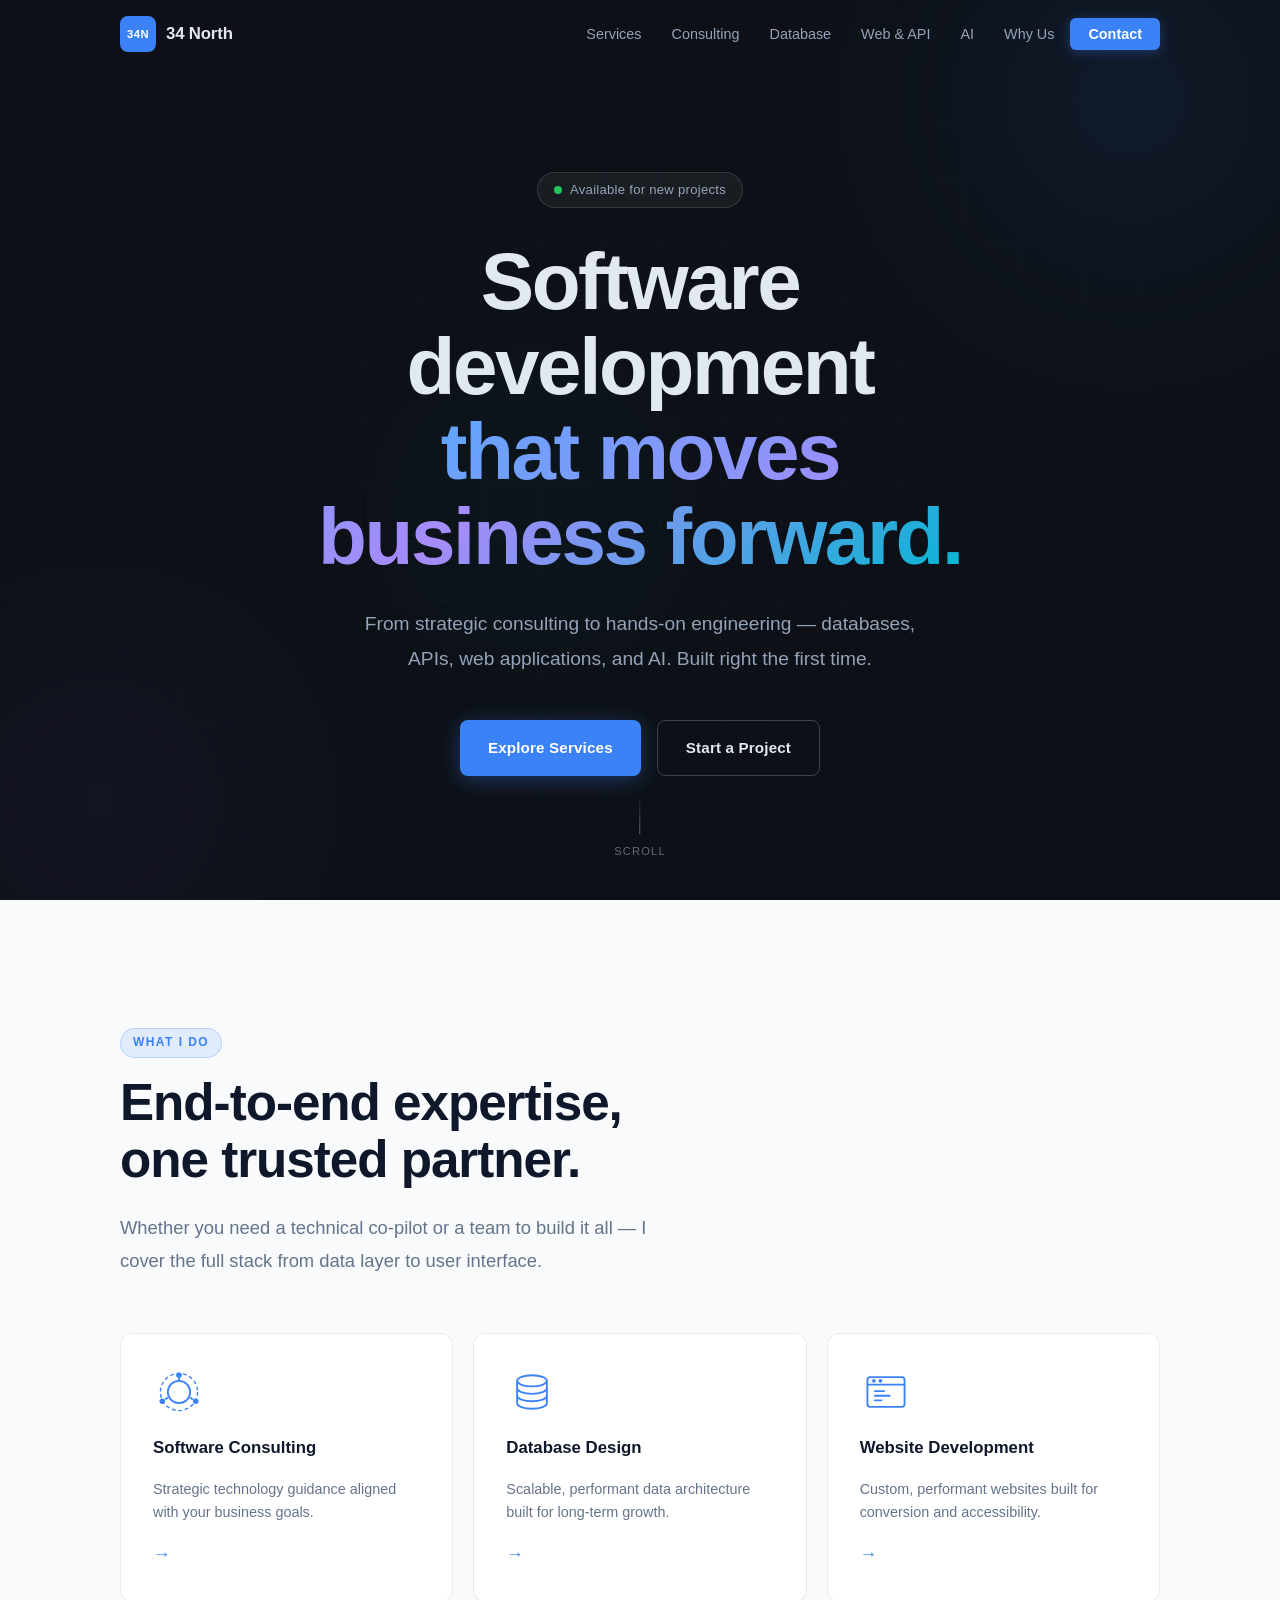
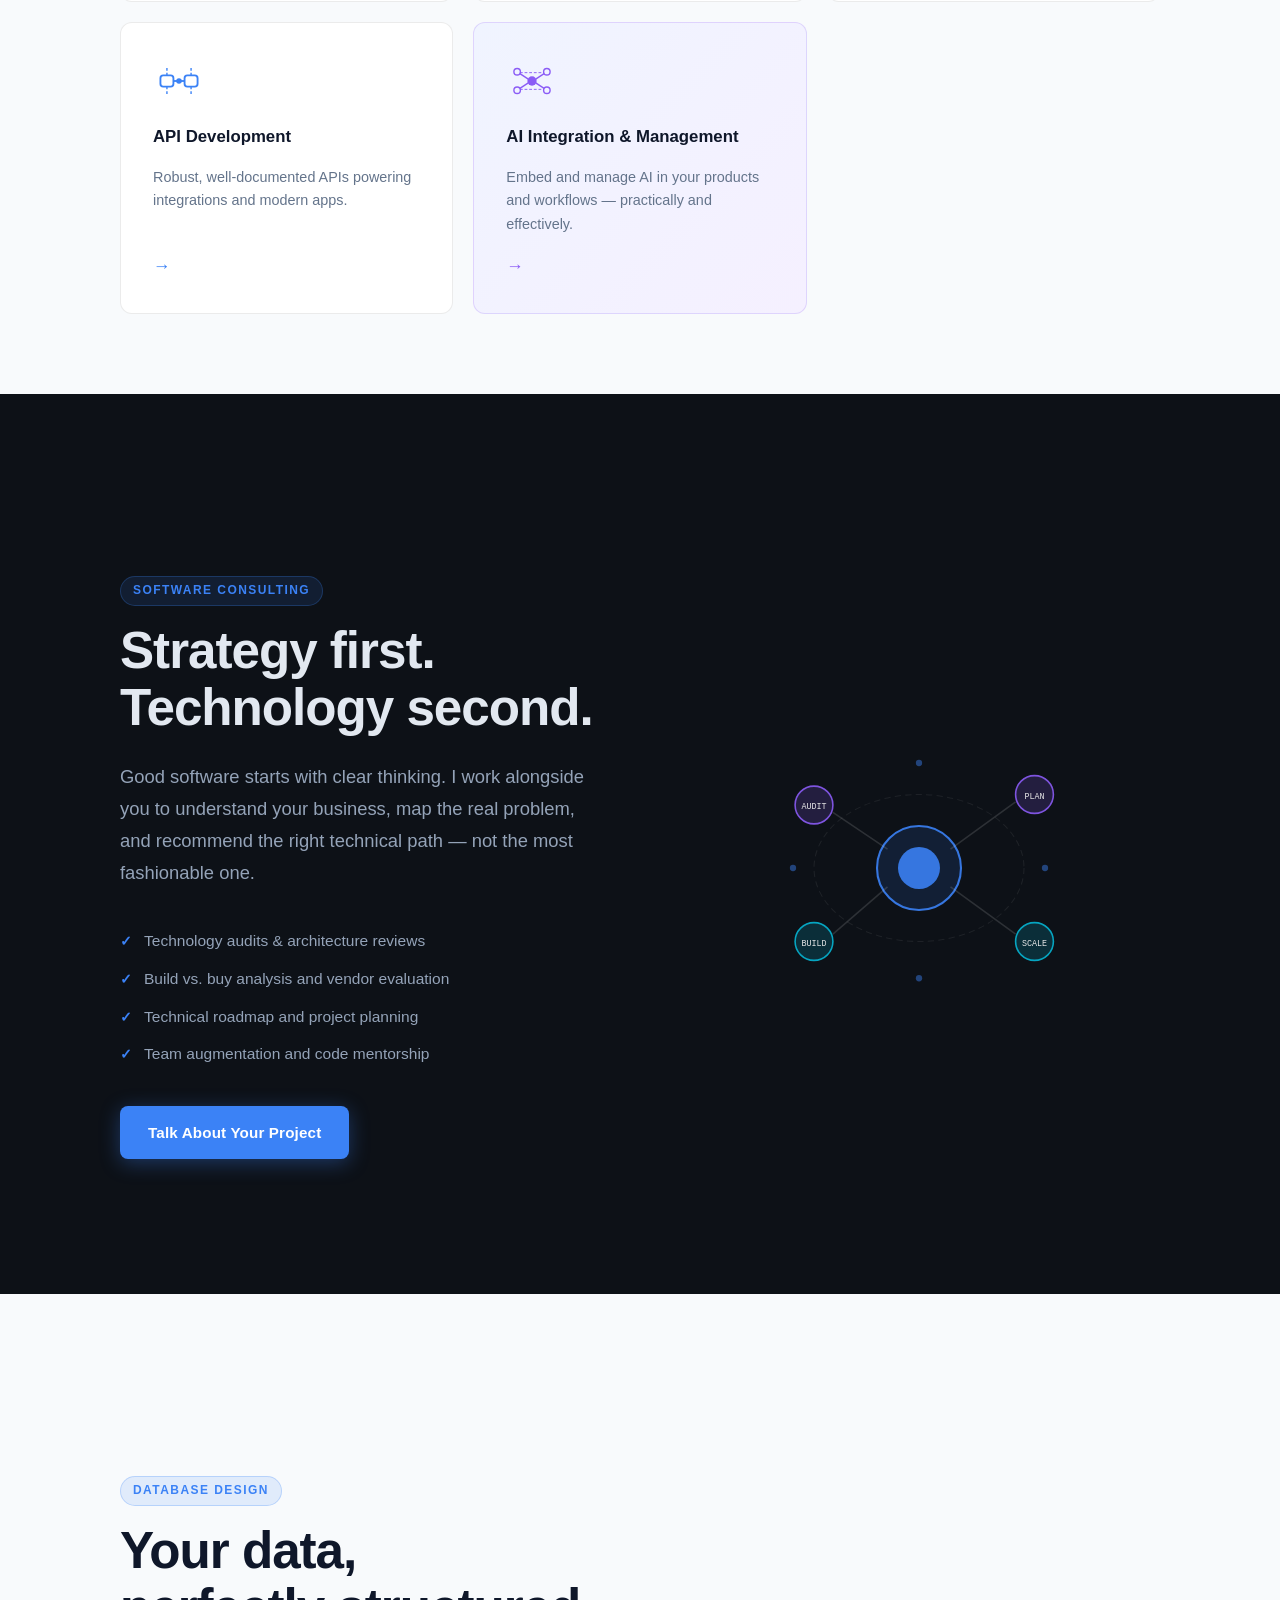
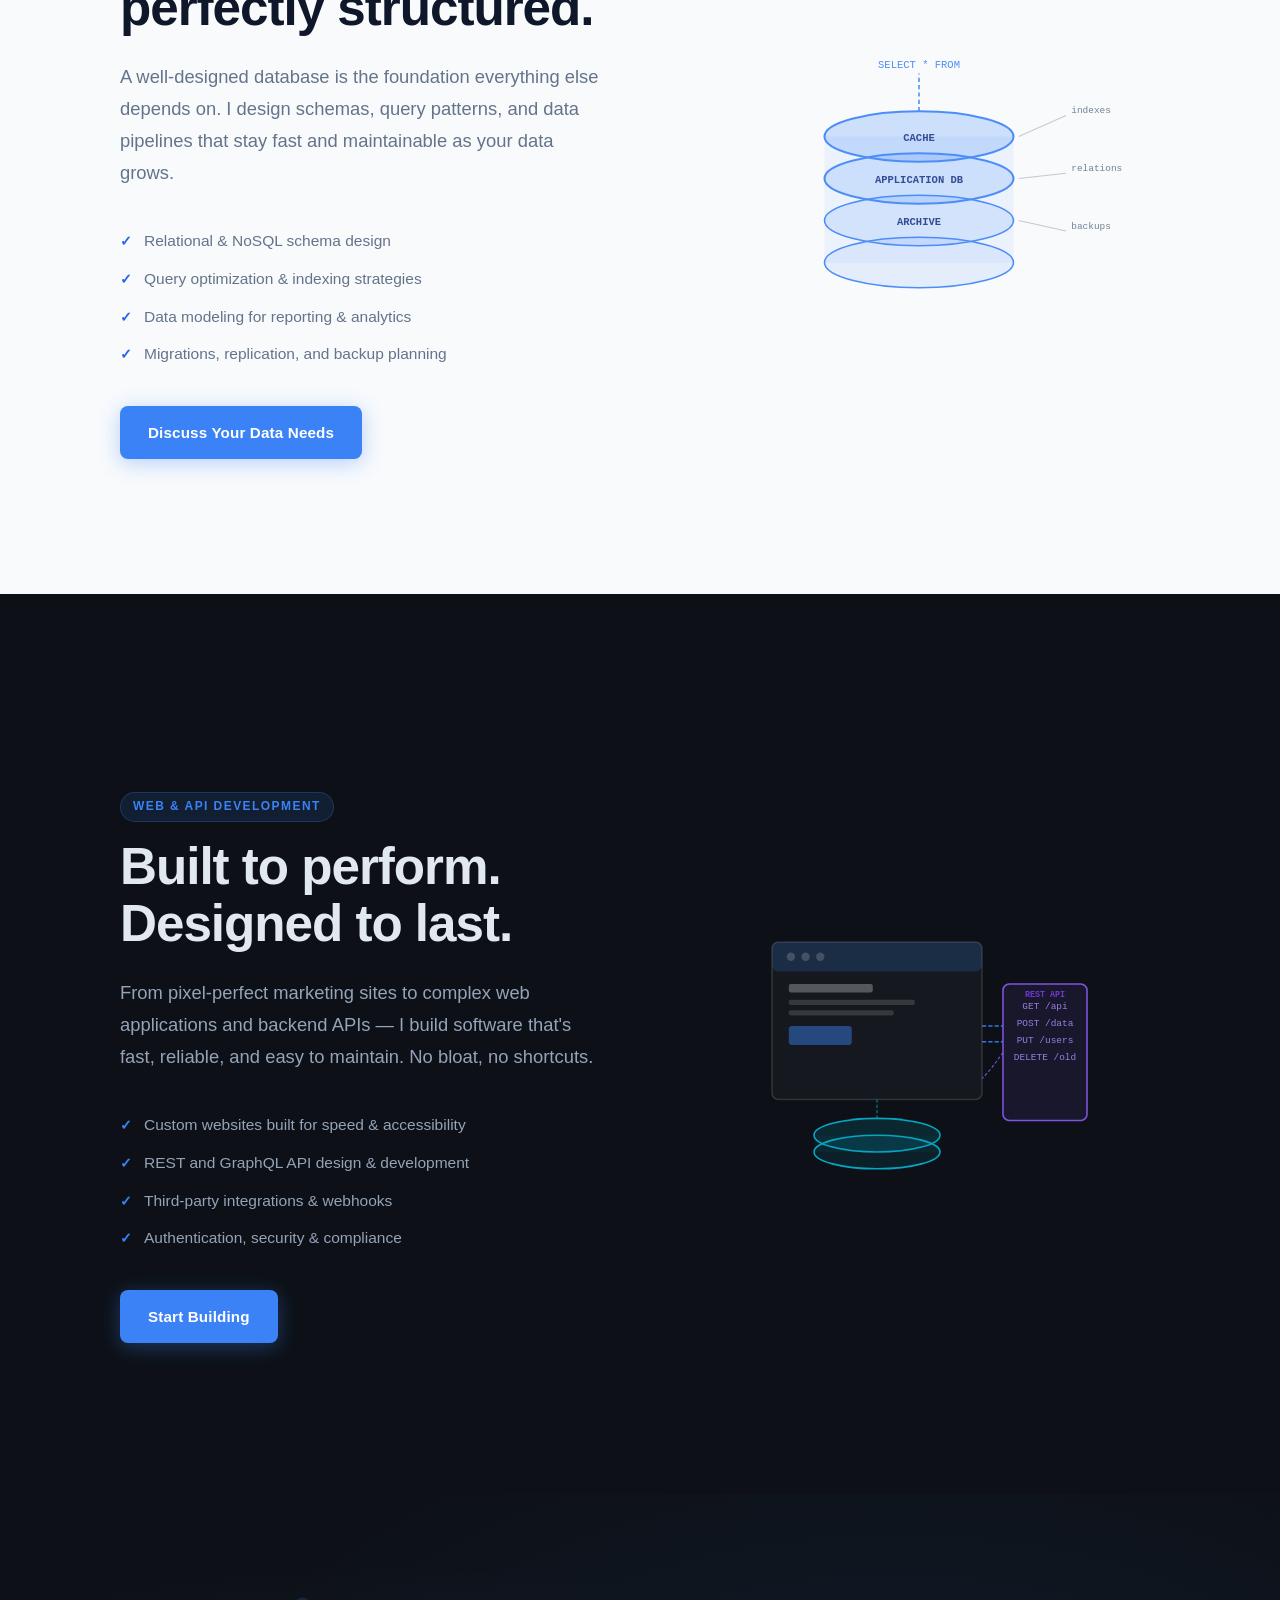
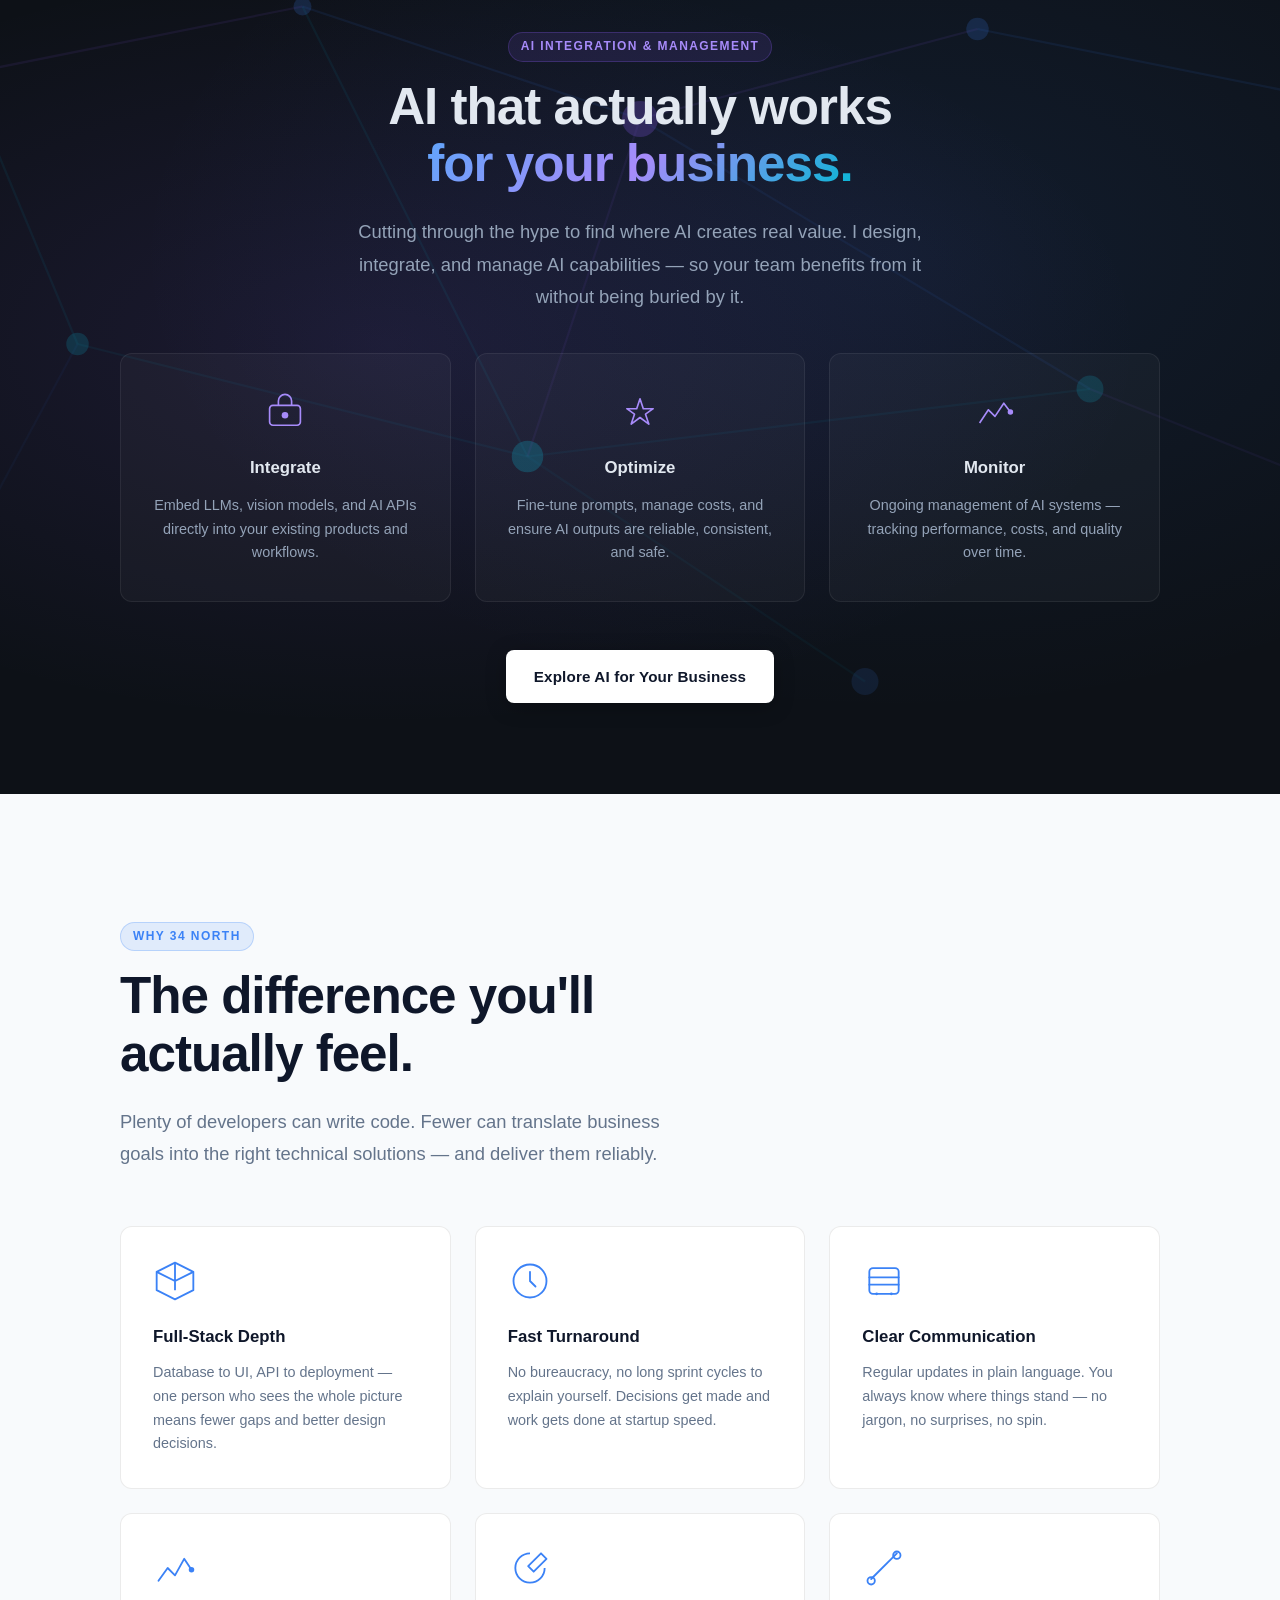
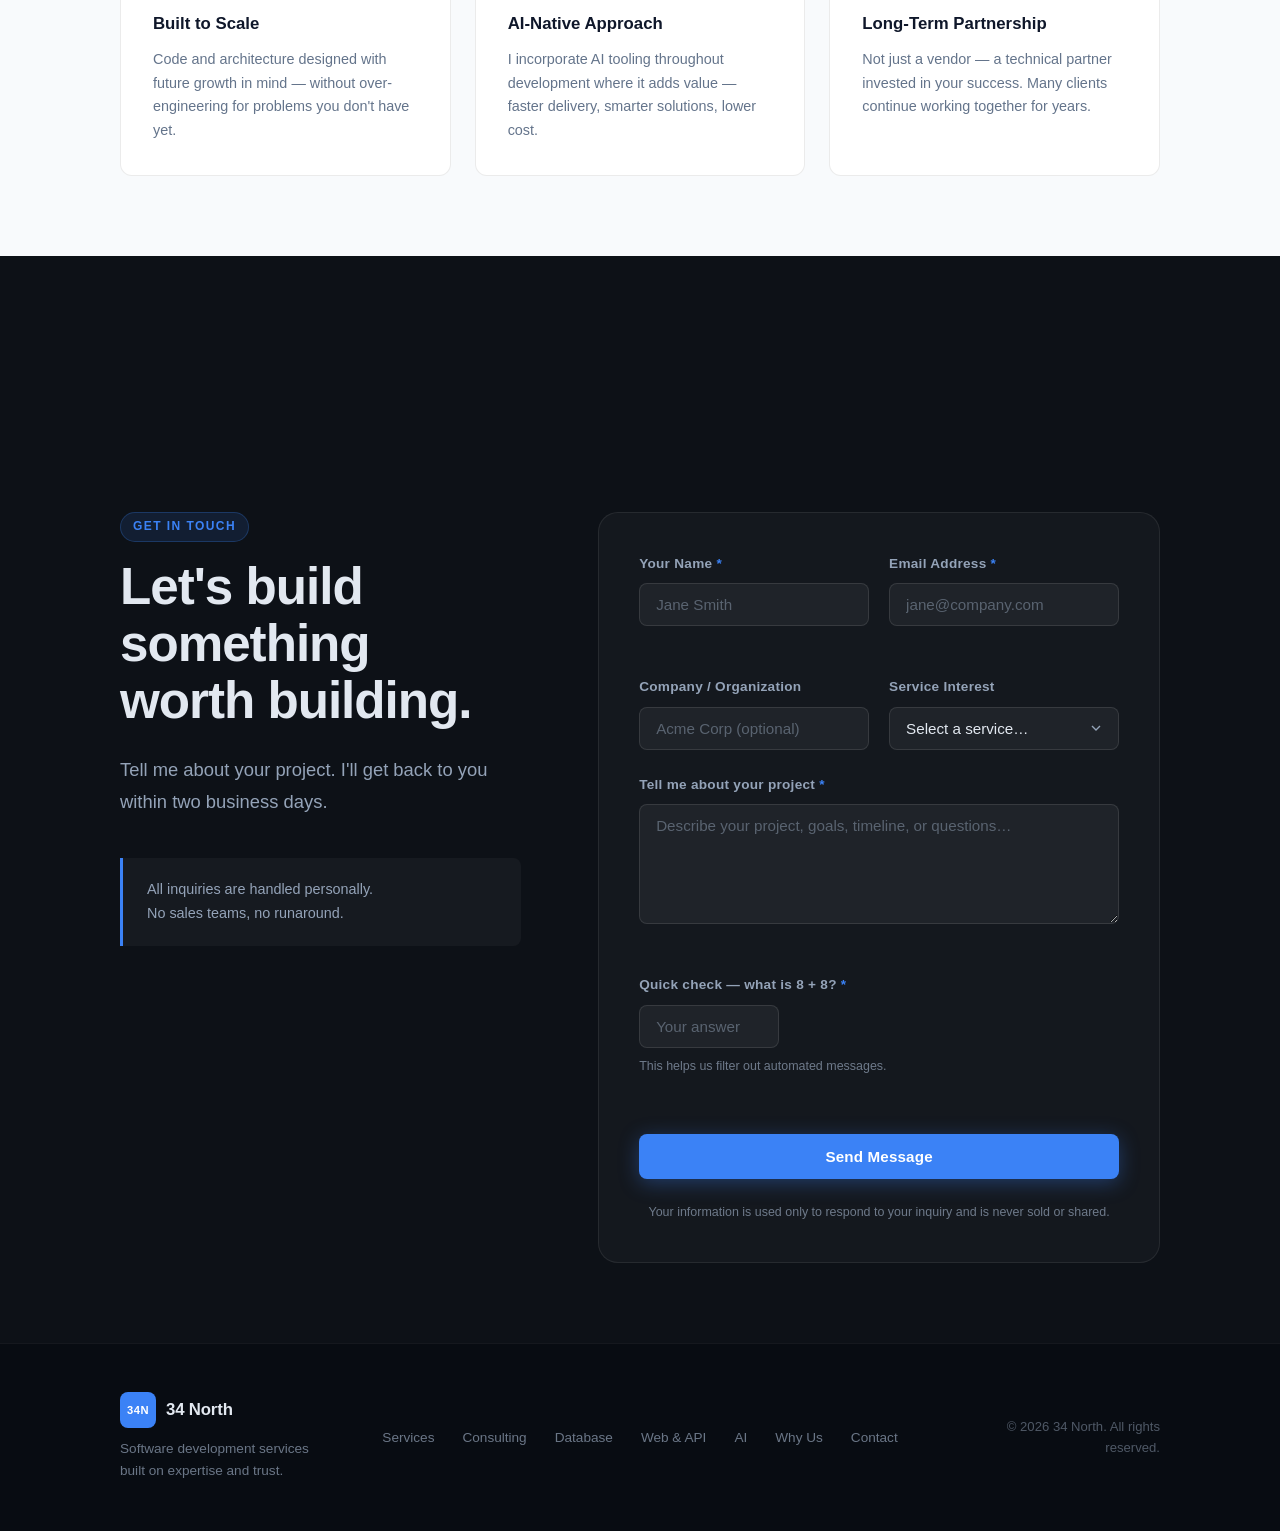
==== index.html @ f45cde3d "Add main stylesheet with custom properties, reset styles, typography, buttons, navigation, and respo" ====
<!DOCTYPE html>
<html lang="en">
<head>
  <meta charset="UTF-8" />
  <meta name="viewport" content="width=device-width, initial-scale=1.0" />
  <meta name="theme-color" content="#0d1117" />

  <!-- Primary SEO -->
  <title>34 North — Software Development, Consulting & AI Integration</title>
  <meta name="description" content="Expert software development services: strategic consulting, database design, website and API development, and AI integration. Turning complex technical challenges into business results." />
  <meta name="keywords" content="software consulting, database design, web development, API development, AI integration, custom software, software engineer for hire" />
  <meta name="author" content="34 North" />
  <link rel="canonical" href="https://34north.net/" />

  <!-- Open Graph / Social -->
  <meta property="og:type" content="website" />
  <meta property="og:url" content="https://34north.net/" />
  <meta property="og:site_name" content="34 North" />
  <meta property="og:title" content="34 North — Software Development, Consulting & AI Integration" />
  <meta property="og:description" content="Expert software development services: strategic consulting, database design, website and API development, and AI integration." />
  <meta property="og:image" content="https://34north.net/og-image.png" />
  <meta property="og:image:width" content="1200" />
  <meta property="og:image:height" content="630" />

  <!-- Twitter Card -->
  <meta name="twitter:card" content="summary_large_image" />
  <meta name="twitter:title" content="34 North — Software Development & AI Integration" />
  <meta name="twitter:description" content="Expert software development services: consulting, database design, web, API, and AI." />
  <meta name="twitter:image" content="https://34north.net/og-image.png" />

  <!-- Structured Data: ProfessionalService -->
  <script type="application/ld+json">
  {
    "@context": "https://schema.org",
    "@type": "ProfessionalService",
    "name": "34 North",
    "url": "https://34north.net",
    "logo": "https://34north.net/logo.png",
    "description": "Expert software development services including strategic consulting, database design, website and API development, and AI integration and management.",
    "priceRange": "$$",
    "areaServed": "Worldwide",
    "availableLanguage": "English",
    "hasOfferCatalog": {
      "@type": "OfferCatalog",
      "name": "Software Development Services",
      "itemListElement": [
        {
          "@type": "Offer",
          "itemOffered": {
            "@type": "Service",
            "name": "Software Consulting",
            "description": "Strategic technology guidance to align software decisions with your business goals."
          }
        },
        {
          "@type": "Offer",
          "itemOffered": {
            "@type": "Service",
            "name": "Database Design",
            "description": "Architecting scalable, performant data systems for long-term growth."
          }
        },
        {
          "@type": "Offer",
          "itemOffered": {
            "@type": "Service",
            "name": "Website Development",
            "description": "Custom websites built for performance, accessibility, and conversion."
          }
        },
        {
          "@type": "Offer",
          "itemOffered": {
            "@type": "Service",
            "name": "API Development",
            "description": "Robust, well-documented APIs that power integrations and modern applications."
          }
        },
        {
          "@type": "Offer",
          "itemOffered": {
            "@type": "Service",
            "name": "AI Integration & Management",
            "description": "Embedding and managing AI capabilities into your products and workflows."
          }
        }
      ]
    },
    "contactPoint": {
      "@type": "ContactPoint",
      "contactType": "customer service",
      "availableLanguage": "English"
    }
  }
  </script>

  <!-- FAQ Structured Data for AI search engines -->
  <script type="application/ld+json">
  {
    "@context": "https://schema.org",
    "@type": "FAQPage",
    "mainEntity": [
      {
        "@type": "Question",
        "name": "What software development services does 34 North offer?",
        "acceptedAnswer": {
          "@type": "Answer",
          "text": "34 North offers software consulting, database design, website development, API development, and AI integration and management services."
        }
      },
      {
        "@type": "Question",
        "name": "How can I hire a software developer for my project?",
        "acceptedAnswer": {
          "@type": "Answer",
          "text": "You can reach out through the contact form on this page. Describe your project and we will get back to you promptly to discuss how we can help."
        }
      },
      {
        "@type": "Question",
        "name": "Does 34 North work with AI and machine learning?",
        "acceptedAnswer": {
          "@type": "Answer",
          "text": "Yes. 34 North integrates and manages AI capabilities into existing products and workflows, and helps businesses adopt AI tooling effectively."
        }
      }
    ]
  }
  </script>

  <link rel="stylesheet" href="styles.css" />
</head>
<body>

  <!-- ─── Navigation ─────────────────────────────────────────────── -->
  <header class="site-header" role="banner">
    <nav class="nav-inner" aria-label="Main navigation">
      <a href="#hero" class="nav-logo" aria-label="34 North — home">
        <span class="logo-mark">34N</span>
        <span class="logo-text">34 North</span>
      </a>

      <ul class="nav-links" role="list">
        <li><a href="#services">Services</a></li>
        <li><a href="#consulting">Consulting</a></li>
        <li><a href="#database">Database</a></li>
        <li><a href="#web-api">Web &amp; API</a></li>
        <li><a href="#ai">AI</a></li>
        <li><a href="#why-us">Why Us</a></li>
        <li><a href="#contact" class="nav-cta">Contact</a></li>
      </ul>

      <button class="hamburger" aria-label="Open menu" aria-expanded="false" aria-controls="mobile-menu">
        <span class="bar"></span>
        <span class="bar"></span>
        <span class="bar"></span>
      </button>
    </nav>
  </header>

  <!-- ─── Mobile Menu ────────────────────────────────────────────── -->
  <div class="mobile-menu" id="mobile-menu" aria-hidden="true" role="dialog" aria-label="Mobile navigation">
    <button class="mobile-menu-close" aria-label="Close menu">&times;</button>
    <ul role="list">
      <li><a href="#services">Services</a></li>
      <li><a href="#consulting">Consulting</a></li>
      <li><a href="#database">Database</a></li>
      <li><a href="#web-api">Web &amp; API</a></li>
      <li><a href="#ai">AI</a></li>
      <li><a href="#why-us">Why Us</a></li>
      <li><a href="#contact" class="mobile-cta">Get In Touch</a></li>
    </ul>
  </div>
  <div class="mobile-overlay" aria-hidden="true"></div>

  <main id="main-content">

    <!-- ─── 1. Hero ────────────────────────────────────────────────── -->
    <section id="hero" class="section section--dark section--hero" aria-labelledby="hero-heading">
      <div class="hero-bg-grid" aria-hidden="true"></div>
      <div class="hero-orbs" aria-hidden="true">
        <div class="orb orb-1"></div>
        <div class="orb orb-2"></div>
        <div class="orb orb-3"></div>
      </div>
      <div class="container hero-content">
        <div class="hero-badge reveal">
          <span class="badge-dot"></span>Available for new projects
        </div>
        <h1 id="hero-heading" class="hero-heading reveal reveal--delay-1">
          Software development<br />
          <span class="gradient-text">that moves business forward.</span>
        </h1>
        <p class="hero-sub reveal reveal--delay-2">
          From strategic consulting to hands-on engineering — databases, APIs,
          web applications, and AI. Built right the first time.
        </p>
        <div class="hero-actions reveal reveal--delay-3">
          <a href="#services" class="btn btn--primary">Explore Services</a>
          <a href="#contact" class="btn btn--ghost">Start a Project</a>
        </div>
      </div>
      <a href="#services" class="scroll-indicator" aria-label="Scroll to services">
        <span class="scroll-line"></span>
        <span class="scroll-label">Scroll</span>
      </a>
    </section>

    <!-- ─── 2. Services Overview ───────────────────────────────────── -->
    <section id="services" class="section section--light" aria-labelledby="services-heading">
      <div class="container">
        <div class="section-label reveal">What I Do</div>
        <h2 id="services-heading" class="section-heading reveal reveal--delay-1">
          End-to-end expertise,<br />one trusted partner.
        </h2>
        <p class="section-sub reveal reveal--delay-2">
          Whether you need a technical co-pilot or a team to build it all — I cover
          the full stack from data layer to user interface.
        </p>

        <div class="services-grid">
          <a href="#consulting" class="service-card reveal reveal--delay-1" aria-label="Software Consulting">
            <div class="service-card__icon" aria-hidden="true">
              <!-- Strategy icon -->
              <svg viewBox="0 0 56 56" fill="none" xmlns="http://www.w3.org/2000/svg">
                <circle cx="28" cy="28" r="12" stroke="currentColor" stroke-width="2"/>
                <circle cx="28" cy="28" r="20" stroke="currentColor" stroke-width="1.5" stroke-dasharray="4 3"/>
                <circle cx="28" cy="10" r="3" fill="currentColor"/>
                <circle cx="10" cy="38" r="3" fill="currentColor"/>
                <circle cx="46" cy="38" r="3" fill="currentColor"/>
                <line x1="28" y1="13" x2="28" y2="16" stroke="currentColor" stroke-width="2"/>
                <line x1="13" y1="36" x2="16" y2="34" stroke="currentColor" stroke-width="2"/>
                <line x1="43" y1="36" x2="40" y2="34" stroke="currentColor" stroke-width="2"/>
              </svg>
            </div>
            <h3 class="service-card__title">Software Consulting</h3>
            <p class="service-card__desc">Strategic technology guidance aligned with your business goals.</p>
            <span class="service-card__arrow" aria-hidden="true">→</span>
          </a>

          <a href="#database" class="service-card reveal reveal--delay-2" aria-label="Database Design">
            <div class="service-card__icon" aria-hidden="true">
              <!-- Database icon -->
              <svg viewBox="0 0 56 56" fill="none" xmlns="http://www.w3.org/2000/svg">
                <ellipse cx="28" cy="16" rx="16" ry="6" stroke="currentColor" stroke-width="2"/>
                <path d="M12 16v8c0 3.314 7.163 6 16 6s16-2.686 16-6v-8" stroke="currentColor" stroke-width="2"/>
                <path d="M12 24v8c0 3.314 7.163 6 16 6s16-2.686 16-6v-8" stroke="currentColor" stroke-width="2"/>
                <path d="M12 32v8c0 3.314 7.163 6 16 6s16-2.686 16-6v-8" stroke="currentColor" stroke-width="2"/>
              </svg>
            </div>
            <h3 class="service-card__title">Database Design</h3>
            <p class="service-card__desc">Scalable, performant data architecture built for long-term growth.</p>
            <span class="service-card__arrow" aria-hidden="true">→</span>
          </a>

          <a href="#web-api" class="service-card reveal reveal--delay-3" aria-label="Website Development">
            <div class="service-card__icon" aria-hidden="true">
              <!-- Browser icon -->
              <svg viewBox="0 0 56 56" fill="none" xmlns="http://www.w3.org/2000/svg">
                <rect x="8" y="12" width="40" height="32" rx="3" stroke="currentColor" stroke-width="2"/>
                <line x1="8" y1="20" x2="48" y2="20" stroke="currentColor" stroke-width="2"/>
                <circle cx="15" cy="16" r="2" fill="currentColor"/>
                <circle cx="22" cy="16" r="2" fill="currentColor"/>
                <rect x="15" y="26" width="12" height="2" rx="1" fill="currentColor"/>
                <rect x="15" y="31" width="18" height="2" rx="1" fill="currentColor"/>
                <rect x="15" y="36" width="9" height="2" rx="1" fill="currentColor"/>
              </svg>
            </div>
            <h3 class="service-card__title">Website Development</h3>
            <p class="service-card__desc">Custom, performant websites built for conversion and accessibility.</p>
            <span class="service-card__arrow" aria-hidden="true">→</span>
          </a>

          <a href="#web-api" class="service-card reveal reveal--delay-4" aria-label="API Development">
            <div class="service-card__icon" aria-hidden="true">
              <!-- API / connect icon -->
              <svg viewBox="0 0 56 56" fill="none" xmlns="http://www.w3.org/2000/svg">
                <rect x="8" y="22" width="14" height="12" rx="3" stroke="currentColor" stroke-width="2"/>
                <rect x="34" y="22" width="14" height="12" rx="3" stroke="currentColor" stroke-width="2"/>
                <line x1="22" y1="28" x2="34" y2="28" stroke="currentColor" stroke-width="2"/>
                <circle cx="28" cy="28" r="3" fill="currentColor"/>
                <line x1="15" y1="22" x2="15" y2="14" stroke="currentColor" stroke-width="1.5" stroke-dasharray="3 2"/>
                <line x1="41" y1="22" x2="41" y2="14" stroke="currentColor" stroke-width="1.5" stroke-dasharray="3 2"/>
                <line x1="15" y1="34" x2="15" y2="42" stroke="currentColor" stroke-width="1.5" stroke-dasharray="3 2"/>
                <line x1="41" y1="34" x2="41" y2="42" stroke="currentColor" stroke-width="1.5" stroke-dasharray="3 2"/>
              </svg>
            </div>
            <h3 class="service-card__title">API Development</h3>
            <p class="service-card__desc">Robust, well-documented APIs powering integrations and modern apps.</p>
            <span class="service-card__arrow" aria-hidden="true">→</span>
          </a>

          <a href="#ai" class="service-card service-card--featured reveal reveal--delay-5" aria-label="AI Integration">
            <div class="service-card__icon" aria-hidden="true">
              <!-- Neural network icon -->
              <svg viewBox="0 0 56 56" fill="none" xmlns="http://www.w3.org/2000/svg">
                <circle cx="28" cy="28" r="5" fill="currentColor"/>
                <circle cx="12" cy="18" r="3.5" stroke="currentColor" stroke-width="1.5"/>
                <circle cx="44" cy="18" r="3.5" stroke="currentColor" stroke-width="1.5"/>
                <circle cx="12" cy="38" r="3.5" stroke="currentColor" stroke-width="1.5"/>
                <circle cx="44" cy="38" r="3.5" stroke="currentColor" stroke-width="1.5"/>
                <line x1="15" y1="20" x2="24" y2="26" stroke="currentColor" stroke-width="1.5"/>
                <line x1="41" y1="20" x2="32" y2="26" stroke="currentColor" stroke-width="1.5"/>
                <line x1="15" y1="36" x2="24" y2="30" stroke="currentColor" stroke-width="1.5"/>
                <line x1="41" y1="36" x2="32" y2="30" stroke="currentColor" stroke-width="1.5"/>
                <line x1="15" y1="19" x2="41" y2="19" stroke="currentColor" stroke-width="1" stroke-dasharray="3 2"/>
                <line x1="15" y1="37" x2="41" y2="37" stroke="currentColor" stroke-width="1" stroke-dasharray="3 2"/>
              </svg>
            </div>
            <h3 class="service-card__title">AI Integration &amp; Management</h3>
            <p class="service-card__desc">Embed and manage AI in your products and workflows — practically and effectively.</p>
            <span class="service-card__arrow" aria-hidden="true">→</span>
          </a>
        </div>
      </div>
    </section>

    <!-- ─── 3. Software Consulting ────────────────────────────────── -->
    <section id="consulting" class="section section--dark section--split" aria-labelledby="consulting-heading">
      <div class="container split-layout">
        <div class="split-content">
          <div class="section-label reveal">Software Consulting</div>
          <h2 id="consulting-heading" class="section-heading section-heading--light reveal reveal--delay-1">
            Strategy first.<br />Technology second.
          </h2>
          <p class="section-sub section-sub--light reveal reveal--delay-2">
            Good software starts with clear thinking. I work alongside you to
            understand your business, map the real problem, and recommend the
            right technical path — not the most fashionable one.
          </p>
          <ul class="feature-list reveal reveal--delay-3">
            <li>
              <span class="feature-check" aria-hidden="true">✓</span>
              Technology audits &amp; architecture reviews
            </li>
            <li>
              <span class="feature-check" aria-hidden="true">✓</span>
              Build vs. buy analysis and vendor evaluation
            </li>
            <li>
              <span class="feature-check" aria-hidden="true">✓</span>
              Technical roadmap and project planning
            </li>
            <li>
              <span class="feature-check" aria-hidden="true">✓</span>
              Team augmentation and code mentorship
            </li>
          </ul>
          <a href="#contact" class="btn btn--primary reveal reveal--delay-4">Talk About Your Project</a>
        </div>
        <div class="split-visual" aria-hidden="true">
          <!-- Consulting SVG illustration -->
          <svg class="illustration" viewBox="0 0 400 360" fill="none" xmlns="http://www.w3.org/2000/svg">
            <!-- Central hub -->
            <circle cx="200" cy="180" r="40" fill="rgba(59,130,246,0.15)" stroke="#3b82f6" stroke-width="2"/>
            <circle cx="200" cy="180" r="20" fill="#3b82f6"/>
            <!-- Orbit ring -->
            <ellipse cx="200" cy="180" rx="100" ry="70" stroke="rgba(255,255,255,0.08)" stroke-width="1" stroke-dasharray="6 4"/>
            <!-- Satellite nodes -->
            <circle cx="100" cy="120" r="18" fill="rgba(139,92,246,0.2)" stroke="#8b5cf6" stroke-width="1.5"/>
            <circle cx="310" cy="110" r="18" fill="rgba(139,92,246,0.2)" stroke="#8b5cf6" stroke-width="1.5"/>
            <circle cx="100" cy="250" r="18" fill="rgba(6,182,212,0.2)" stroke="#06b6d4" stroke-width="1.5"/>
            <circle cx="310" cy="250" r="18" fill="rgba(6,182,212,0.2)" stroke="#06b6d4" stroke-width="1.5"/>
            <!-- Connection lines -->
            <line x1="118" y1="127" x2="170" y2="162" stroke="rgba(255,255,255,0.15)" stroke-width="1.5"/>
            <line x1="292" y1="117" x2="230" y2="162" stroke="rgba(255,255,255,0.15)" stroke-width="1.5"/>
            <line x1="118" y1="243" x2="170" y2="198" stroke="rgba(255,255,255,0.15)" stroke-width="1.5"/>
            <line x1="292" y1="243" x2="230" y2="198" stroke="rgba(255,255,255,0.15)" stroke-width="1.5"/>
            <!-- Labels inside nodes -->
            <text x="100" y="124" text-anchor="middle" fill="white" font-size="8" font-family="monospace">AUDIT</text>
            <text x="310" y="114" text-anchor="middle" fill="white" font-size="8" font-family="monospace">PLAN</text>
            <text x="100" y="254" text-anchor="middle" fill="white" font-size="8" font-family="monospace">BUILD</text>
            <text x="310" y="254" text-anchor="middle" fill="white" font-size="8" font-family="monospace">SCALE</text>
            <!-- Decorative dots -->
            <circle cx="200" cy="80" r="3" fill="rgba(59,130,246,0.5)"/>
            <circle cx="320" cy="180" r="3" fill="rgba(59,130,246,0.5)"/>
            <circle cx="80" cy="180" r="3" fill="rgba(59,130,246,0.5)"/>
            <circle cx="200" cy="285" r="3" fill="rgba(59,130,246,0.5)"/>
          </svg>
        </div>
      </div>
    </section>

    <!-- ─── 4. Database Design ────────────────────────────────────── -->
    <section id="database" class="section section--light section--split section--reverse" aria-labelledby="database-heading">
      <div class="container split-layout">
        <div class="split-visual" aria-hidden="true">
          <!-- Database SVG illustration -->
          <svg class="illustration illustration--light" viewBox="0 0 400 360" fill="none" xmlns="http://www.w3.org/2000/svg">
            <!-- Stack of discs representing DB layers -->
            <ellipse cx="200" cy="270" rx="90" ry="24" fill="rgba(59,130,246,0.12)" stroke="#3b82f6" stroke-width="1.5"/>
            <rect x="110" y="230" width="180" height="40" fill="rgba(59,130,246,0.07)"/>
            <ellipse cx="200" cy="230" rx="90" ry="24" fill="rgba(59,130,246,0.15)" stroke="#3b82f6" stroke-width="1.5"/>
            <rect x="110" y="190" width="180" height="40" fill="rgba(59,130,246,0.07)"/>
            <ellipse cx="200" cy="190" rx="90" ry="24" fill="rgba(59,130,246,0.2)" stroke="#3b82f6" stroke-width="2"/>
            <rect x="110" y="150" width="180" height="40" fill="rgba(59,130,246,0.07)"/>
            <ellipse cx="200" cy="150" rx="90" ry="24" fill="rgba(59,130,246,0.25)" stroke="#3b82f6" stroke-width="2"/>
            <!-- Query lines floating up -->
            <line x1="200" y1="126" x2="200" y2="90" stroke="#3b82f6" stroke-width="1.5" stroke-dasharray="4 3"/>
            <text x="200" y="85" text-anchor="middle" fill="#3b82f6" font-size="10" font-family="monospace">SELECT * FROM</text>
            <!-- Side annotations -->
            <line x1="295" y1="150" x2="340" y2="130" stroke="rgba(100,116,139,0.4)" stroke-width="1"/>
            <text x="345" y="128" fill="#64748b" font-size="9" font-family="monospace">indexes</text>
            <line x1="295" y1="190" x2="340" y2="185" stroke="rgba(100,116,139,0.4)" stroke-width="1"/>
            <text x="345" y="183" fill="#64748b" font-size="9" font-family="monospace">relations</text>
            <line x1="295" y1="230" x2="340" y2="240" stroke="rgba(100,116,139,0.4)" stroke-width="1"/>
            <text x="345" y="238" fill="#64748b" font-size="9" font-family="monospace">backups</text>
            <!-- Labels on discs -->
            <text x="200" y="154" text-anchor="middle" fill="#1e3a8a" font-size="10" font-family="monospace" font-weight="bold">CACHE</text>
            <text x="200" y="194" text-anchor="middle" fill="#1e3a8a" font-size="10" font-family="monospace" font-weight="bold">APPLICATION DB</text>
            <text x="200" y="234" text-anchor="middle" fill="#1e3a8a" font-size="10" font-family="monospace" font-weight="bold">ARCHIVE</text>
          </svg>
        </div>
        <div class="split-content">
          <div class="section-label reveal">Database Design</div>
          <h2 id="database-heading" class="section-heading reveal reveal--delay-1">
            Your data,<br />perfectly structured.
          </h2>
          <p class="section-sub reveal reveal--delay-2">
            A well-designed database is the foundation everything else depends on.
            I design schemas, query patterns, and data pipelines that stay fast
            and maintainable as your data grows.
          </p>
          <ul class="feature-list feature-list--dark reveal reveal--delay-3">
            <li>
              <span class="feature-check feature-check--dark" aria-hidden="true">✓</span>
              Relational &amp; NoSQL schema design
            </li>
            <li>
              <span class="feature-check feature-check--dark" aria-hidden="true">✓</span>
              Query optimization &amp; indexing strategies
            </li>
            <li>
              <span class="feature-check feature-check--dark" aria-hidden="true">✓</span>
              Data modeling for reporting &amp; analytics
            </li>
            <li>
              <span class="feature-check feature-check--dark" aria-hidden="true">✓</span>
              Migrations, replication, and backup planning
            </li>
          </ul>
          <a href="#contact" class="btn btn--primary reveal reveal--delay-4">Discuss Your Data Needs</a>
        </div>
      </div>
    </section>

    <!-- ─── 5. Web & API Development ──────────────────────────────── -->
    <section id="web-api" class="section section--dark section--split" aria-labelledby="webapi-heading">
      <div class="container split-layout">
        <div class="split-content">
          <div class="section-label reveal">Web &amp; API Development</div>
          <h2 id="webapi-heading" class="section-heading section-heading--light reveal reveal--delay-1">
            Built to perform.<br />Designed to last.
          </h2>
          <p class="section-sub section-sub--light reveal reveal--delay-2">
            From pixel-perfect marketing sites to complex web applications and
            backend APIs — I build software that's fast, reliable, and easy to
            maintain. No bloat, no shortcuts.
          </p>
          <ul class="feature-list reveal reveal--delay-3">
            <li>
              <span class="feature-check" aria-hidden="true">✓</span>
              Custom websites built for speed &amp; accessibility
            </li>
            <li>
              <span class="feature-check" aria-hidden="true">✓</span>
              REST and GraphQL API design &amp; development
            </li>
            <li>
              <span class="feature-check" aria-hidden="true">✓</span>
              Third-party integrations &amp; webhooks
            </li>
            <li>
              <span class="feature-check" aria-hidden="true">✓</span>
              Authentication, security &amp; compliance
            </li>
          </ul>
          <a href="#contact" class="btn btn--primary reveal reveal--delay-4">Start Building</a>
        </div>
        <div class="split-visual" aria-hidden="true">
          <!-- Web/API SVG -->
          <svg class="illustration" viewBox="0 0 400 360" fill="none" xmlns="http://www.w3.org/2000/svg">
            <!-- Browser window -->
            <rect x="60" y="60" width="200" height="150" rx="6" fill="rgba(255,255,255,0.04)" stroke="rgba(255,255,255,0.15)" stroke-width="1.5"/>
            <rect x="60" y="60" width="200" height="28" rx="6" fill="rgba(59,130,246,0.2)"/>
            <circle cx="78" cy="74" r="4" fill="rgba(255,255,255,0.2)"/>
            <circle cx="92" cy="74" r="4" fill="rgba(255,255,255,0.2)"/>
            <circle cx="106" cy="74" r="4" fill="rgba(255,255,255,0.2)"/>
            <!-- Content lines -->
            <rect x="76" y="100" width="80" height="8" rx="2" fill="rgba(255,255,255,0.3)"/>
            <rect x="76" y="115" width="120" height="5" rx="2" fill="rgba(255,255,255,0.15)"/>
            <rect x="76" y="125" width="100" height="5" rx="2" fill="rgba(255,255,255,0.15)"/>
            <rect x="76" y="140" width="60" height="18" rx="3" fill="rgba(59,130,246,0.5)"/>
            <!-- API block -->
            <rect x="280" y="100" width="80" height="130" rx="6" fill="rgba(139,92,246,0.1)" stroke="#8b5cf6" stroke-width="1.5"/>
            <text x="320" y="124" text-anchor="middle" fill="#a78bfa" font-size="9" font-family="monospace">GET /api</text>
            <text x="320" y="140" text-anchor="middle" fill="#a78bfa" font-size="9" font-family="monospace">POST /data</text>
            <text x="320" y="156" text-anchor="middle" fill="#a78bfa" font-size="9" font-family="monospace">PUT /users</text>
            <text x="320" y="172" text-anchor="middle" fill="#a78bfa" font-size="9" font-family="monospace">DELETE /old</text>
            <text x="320" y="112" text-anchor="middle" fill="#7c3aed" font-size="8" font-family="monospace" font-weight="bold">REST API</text>
            <!-- Connection lines browser → API -->
            <path d="M260 140 Q270 140 280 140" stroke="#3b82f6" stroke-width="1.5" stroke-dasharray="4 2"/>
            <path d="M260 155 Q270 155 280 155" stroke="#3b82f6" stroke-width="1.5" stroke-dasharray="4 2"/>
            <!-- Return arrows -->
            <path d="M280 165 Q270 180 260 190" stroke="#8b5cf6" stroke-width="1" stroke-dasharray="3 2"/>
            <!-- Database below -->
            <ellipse cx="160" cy="260" rx="60" ry="16" fill="rgba(6,182,212,0.1)" stroke="#06b6d4" stroke-width="1.5"/>
            <rect x="100" y="244" width="120" height="16" fill="rgba(6,182,212,0.05)"/>
            <ellipse cx="160" cy="244" rx="60" ry="16" fill="rgba(6,182,212,0.15)" stroke="#06b6d4" stroke-width="1.5"/>
            <!-- Link browser to DB -->
            <line x1="160" y1="210" x2="160" y2="228" stroke="rgba(6,182,212,0.5)" stroke-width="1.5" stroke-dasharray="3 2"/>
          </svg>
        </div>
      </div>
    </section>

    <!-- ─── 6. AI Integration ─────────────────────────────────────── -->
    <section id="ai" class="section section--ai" aria-labelledby="ai-heading">
      <div class="container ai-content">
        <div class="section-label section-label--ai reveal">AI Integration &amp; Management</div>
        <h2 id="ai-heading" class="section-heading section-heading--light reveal reveal--delay-1">
          AI that actually works<br />
          <span class="gradient-text">for your business.</span>
        </h2>
        <p class="section-sub section-sub--light ai-sub reveal reveal--delay-2">
          Cutting through the hype to find where AI creates real value. I design,
          integrate, and manage AI capabilities — so your team benefits from it
          without being buried by it.
        </p>

        <div class="ai-pillars reveal reveal--delay-3">
          <div class="ai-pillar">
            <div class="ai-pillar__icon" aria-hidden="true">
              <svg viewBox="0 0 40 40" fill="none">
                <rect x="6" y="14" width="28" height="18" rx="3" stroke="currentColor" stroke-width="1.5"/>
                <path d="M14 14V10a6 6 0 0 1 12 0v4" stroke="currentColor" stroke-width="1.5"/>
                <circle cx="20" cy="23" r="3" fill="currentColor"/>
              </svg>
            </div>
            <h3>Integrate</h3>
            <p>Embed LLMs, vision models, and AI APIs directly into your existing products and workflows.</p>
          </div>
          <div class="ai-pillar">
            <div class="ai-pillar__icon" aria-hidden="true">
              <svg viewBox="0 0 40 40" fill="none">
                <path d="M20 8l3 9h9l-7 5 3 9-8-6-8 6 3-9-7-5h9z" stroke="currentColor" stroke-width="1.5" stroke-linejoin="round"/>
              </svg>
            </div>
            <h3>Optimize</h3>
            <p>Fine-tune prompts, manage costs, and ensure AI outputs are reliable, consistent, and safe.</p>
          </div>
          <div class="ai-pillar">
            <div class="ai-pillar__icon" aria-hidden="true">
              <svg viewBox="0 0 40 40" fill="none">
                <polyline points="6,30 14,18 20,24 28,12 34,20" stroke="currentColor" stroke-width="1.5" stroke-linejoin="round"/>
                <circle cx="34" cy="20" r="2.5" fill="currentColor"/>
              </svg>
            </div>
            <h3>Monitor</h3>
            <p>Ongoing management of AI systems — tracking performance, costs, and quality over time.</p>
          </div>
        </div>
        <a href="#contact" class="btn btn--light reveal reveal--delay-4">Explore AI for Your Business</a>
      </div>
      <!-- Neural network background decoration -->
      <div class="ai-network" aria-hidden="true">
        <svg viewBox="0 0 800 400" fill="none" xmlns="http://www.w3.org/2000/svg" preserveAspectRatio="xMidYMid slice">
          <circle cx="100" cy="80" r="6" fill="rgba(139,92,246,0.3)"/>
          <circle cx="250" cy="50" r="4" fill="rgba(59,130,246,0.3)"/>
          <circle cx="400" cy="100" r="8" fill="rgba(139,92,246,0.4)"/>
          <circle cx="550" cy="60" r="5" fill="rgba(59,130,246,0.3)"/>
          <circle cx="700" cy="90" r="6" fill="rgba(139,92,246,0.3)"/>
          <circle cx="150" cy="200" r="5" fill="rgba(6,182,212,0.3)"/>
          <circle cx="350" cy="250" r="7" fill="rgba(6,182,212,0.4)"/>
          <circle cx="600" cy="220" r="6" fill="rgba(6,182,212,0.3)"/>
          <circle cx="750" cy="280" r="4" fill="rgba(139,92,246,0.3)"/>
          <circle cx="80" cy="330" r="5" fill="rgba(59,130,246,0.2)"/>
          <circle cx="500" cy="350" r="6" fill="rgba(59,130,246,0.2)"/>
          <line x1="100" y1="80" x2="250" y2="50" stroke="rgba(139,92,246,0.15)" stroke-width="1"/>
          <line x1="250" y1="50" x2="400" y2="100" stroke="rgba(59,130,246,0.15)" stroke-width="1"/>
          <line x1="400" y1="100" x2="550" y2="60" stroke="rgba(139,92,246,0.15)" stroke-width="1"/>
          <line x1="550" y1="60" x2="700" y2="90" stroke="rgba(59,130,246,0.15)" stroke-width="1"/>
          <line x1="100" y1="80" x2="150" y2="200" stroke="rgba(6,182,212,0.12)" stroke-width="1"/>
          <line x1="250" y1="50" x2="350" y2="250" stroke="rgba(6,182,212,0.12)" stroke-width="1"/>
          <line x1="400" y1="100" x2="350" y2="250" stroke="rgba(139,92,246,0.12)" stroke-width="1"/>
          <line x1="400" y1="100" x2="600" y2="220" stroke="rgba(59,130,246,0.12)" stroke-width="1"/>
          <line x1="700" y1="90" x2="750" y2="280" stroke="rgba(139,92,246,0.1)" stroke-width="1"/>
          <line x1="150" y1="200" x2="350" y2="250" stroke="rgba(6,182,212,0.1)" stroke-width="1"/>
          <line x1="350" y1="250" x2="600" y2="220" stroke="rgba(6,182,212,0.1)" stroke-width="1"/>
          <line x1="600" y1="220" x2="750" y2="280" stroke="rgba(139,92,246,0.1)" stroke-width="1"/>
          <line x1="150" y1="200" x2="80" y2="330" stroke="rgba(59,130,246,0.08)" stroke-width="1"/>
          <line x1="350" y1="250" x2="500" y2="350" stroke="rgba(6,182,212,0.08)" stroke-width="1"/>
        </svg>
      </div>
    </section>

    <!-- ─── 7. Why Work With Me ────────────────────────────────────── -->
    <section id="why-us" class="section section--light" aria-labelledby="why-heading">
      <div class="container">
        <div class="section-label reveal">Why 34 North</div>
        <h2 id="why-heading" class="section-heading reveal reveal--delay-1">
          The difference you'll<br />actually feel.
        </h2>
        <p class="section-sub reveal reveal--delay-2">
          Plenty of developers can write code. Fewer can translate business goals
          into the right technical solutions — and deliver them reliably.
        </p>

        <div class="why-grid">
          <div class="why-card reveal reveal--delay-1">
            <div class="why-card__icon" aria-hidden="true">
              <svg viewBox="0 0 48 48" fill="none">
                <path d="M24 4L4 14v20l20 10 20-10V14L24 4z" stroke="currentColor" stroke-width="2" stroke-linejoin="round"/>
                <path d="M24 4v30M4 14l20 10 20-10" stroke="currentColor" stroke-width="2"/>
              </svg>
            </div>
            <h3>Full-Stack Depth</h3>
            <p>Database to UI, API to deployment — one person who sees the whole picture means fewer gaps and better design decisions.</p>
          </div>
          <div class="why-card reveal reveal--delay-2">
            <div class="why-card__icon" aria-hidden="true">
              <svg viewBox="0 0 48 48" fill="none">
                <circle cx="24" cy="24" r="18" stroke="currentColor" stroke-width="2"/>
                <path d="M24 14v10l6 6" stroke="currentColor" stroke-width="2" stroke-linecap="round"/>
              </svg>
            </div>
            <h3>Fast Turnaround</h3>
            <p>No bureaucracy, no long sprint cycles to explain yourself. Decisions get made and work gets done at startup speed.</p>
          </div>
          <div class="why-card reveal reveal--delay-3">
            <div class="why-card__icon" aria-hidden="true">
              <svg viewBox="0 0 48 48" fill="none">
                <path d="M8 20h32M8 28h32" stroke="currentColor" stroke-width="2" stroke-linecap="round"/>
                <rect x="8" y="10" width="32" height="28" rx="4" stroke="currentColor" stroke-width="2"/>
                <circle cx="16" cy="38" r="1.5" fill="currentColor"/>
                <circle cx="32" cy="38" r="1.5" fill="currentColor"/>
              </svg>
            </div>
            <h3>Clear Communication</h3>
            <p>Regular updates in plain language. You always know where things stand — no jargon, no surprises, no spin.</p>
          </div>
          <div class="why-card reveal reveal--delay-4">
            <div class="why-card__icon" aria-hidden="true">
              <svg viewBox="0 0 48 48" fill="none">
                <path d="M6 38l10-14 8 8 10-18 8 12" stroke="currentColor" stroke-width="2" stroke-linecap="round" stroke-linejoin="round"/>
                <circle cx="42" cy="26" r="3" fill="currentColor"/>
              </svg>
            </div>
            <h3>Built to Scale</h3>
            <p>Code and architecture designed with future growth in mind — without over-engineering for problems you don't have yet.</p>
          </div>
          <div class="why-card reveal reveal--delay-5">
            <div class="why-card__icon" aria-hidden="true">
              <svg viewBox="0 0 48 48" fill="none">
                <path d="M24 8c-8.837 0-16 7.163-16 16s7.163 16 16 16 16-7.163 16-16" stroke="currentColor" stroke-width="2"/>
                <path d="M36 8l6 6-14 14-6-6 14-14z" stroke="currentColor" stroke-width="2" stroke-linejoin="round"/>
              </svg>
            </div>
            <h3>AI-Native Approach</h3>
            <p>I incorporate AI tooling throughout development where it adds value — faster delivery, smarter solutions, lower cost.</p>
          </div>
          <div class="why-card reveal reveal--delay-6">
            <div class="why-card__icon" aria-hidden="true">
              <svg viewBox="0 0 48 48" fill="none">
                <path d="M10 36l6-6m16-16l6-6M16 30l16-16" stroke="currentColor" stroke-width="2" stroke-linecap="round"/>
                <circle cx="10" cy="38" r="4" stroke="currentColor" stroke-width="2"/>
                <circle cx="38" cy="10" r="4" stroke="currentColor" stroke-width="2"/>
              </svg>
            </div>
            <h3>Long-Term Partnership</h3>
            <p>Not just a vendor — a technical partner invested in your success. Many clients continue working together for years.</p>
          </div>
        </div>
      </div>
    </section>

    <!-- ─── 8. Contact ────────────────────────────────────────────── -->
    <section id="contact" class="section section--dark" aria-labelledby="contact-heading">
      <div class="container contact-layout">
        <div class="contact-intro">
          <div class="section-label reveal">Get In Touch</div>
          <h2 id="contact-heading" class="section-heading section-heading--light reveal reveal--delay-1">
            Let's build something<br />worth building.
          </h2>
          <p class="section-sub section-sub--light reveal reveal--delay-2">
            Tell me about your project. I'll get back to you within two business days.
          </p>
          <div class="contact-note reveal reveal--delay-3">
            <p>All inquiries are handled personally.<br />No sales teams, no runaround.</p>
          </div>
        </div>

        <div class="contact-form-wrap reveal reveal--delay-2">
          <form
            id="contact-form"
            class="contact-form"
            method="POST"
            action="/api/contact"
            novalidate
            aria-label="Contact form"
          >
            <!-- Honeypot: bots fill this, humans don't see it -->
            <input
              type="text"
              name="website_url"
              class="honeypot"
              tabindex="-1"
              autocomplete="off"
              aria-hidden="true"
            />
            <!-- Timestamp token: detects submissions faster than a human can read -->
            <input type="hidden" name="_form_time" id="form-time-token" />

            <div class="form-row">
              <div class="form-group">
                <label for="name">Your Name <span class="required" aria-label="required">*</span></label>
                <input
                  type="text"
                  id="name"
                  name="name"
                  placeholder="Jane Smith"
                  autocomplete="name"
                  required
                  aria-required="true"
                />
                <span class="field-error" id="name-error" role="alert"></span>
              </div>
              <div class="form-group">
                <label for="email">Email Address <span class="required" aria-label="required">*</span></label>
                <input
                  type="email"
                  id="email"
                  name="email"
                  placeholder="jane@company.com"
                  autocomplete="email"
                  required
                  aria-required="true"
                />
                <span class="field-error" id="email-error" role="alert"></span>
              </div>
            </div>

            <div class="form-row">
              <div class="form-group">
                <label for="company">Company / Organization</label>
                <input
                  type="text"
                  id="company"
                  name="company"
                  placeholder="Acme Corp (optional)"
                  autocomplete="organization"
                />
              </div>
              <div class="form-group">
                <label for="service">Service Interest</label>
                <select id="service" name="service">
                  <option value="">Select a service…</option>
                  <option value="consulting">Software Consulting</option>
                  <option value="database">Database Design</option>
                  <option value="website">Website Development</option>
                  <option value="api">API Development</option>
                  <option value="ai">AI Integration</option>
                  <option value="multiple">Multiple Services</option>
                  <option value="other">Not Sure Yet</option>
                </select>
              </div>
            </div>

            <div class="form-group">
              <label for="message">Tell me about your project <span class="required" aria-label="required">*</span></label>
              <textarea
                id="message"
                name="message"
                rows="5"
                placeholder="Describe your project, goals, timeline, or questions…"
                required
                aria-required="true"
              ></textarea>
              <span class="field-error" id="message-error" role="alert"></span>
            </div>

            <!-- Math challenge — simple human verification, no external services -->
            <div class="form-group captcha-group">
              <label for="captcha-answer">
                Quick check — what is <strong id="captcha-question" aria-live="polite">…</strong>?
                <span class="required" aria-label="required">*</span>
              </label>
              <input
                type="number"
                id="captcha-answer"
                name="captcha_answer"
                placeholder="Your answer"
                min="0"
                max="99"
                required
                aria-required="true"
                aria-describedby="captcha-hint"
              />
              <span class="field-hint" id="captcha-hint">This helps us filter out automated messages.</span>
              <span class="field-error" id="captcha-error" role="alert"></span>
              <input type="hidden" name="_captcha_sum" id="captcha-sum" />
            </div>

            <div class="form-actions">
              <button type="submit" class="btn btn--primary btn--wide" id="submit-btn">
                <span class="btn-label">Send Message</span>
                <span class="btn-spinner" aria-hidden="true"></span>
              </button>
            </div>

            <p class="form-privacy">
              Your information is used only to respond to your inquiry and is never sold or shared.
            </p>
          </form>

          <!-- Success state -->
          <div class="form-success" id="form-success" hidden aria-live="polite">
            <div class="success-icon" aria-hidden="true">
              <svg viewBox="0 0 60 60" fill="none">
                <circle cx="30" cy="30" r="28" stroke="#22c55e" stroke-width="2"/>
                <path d="M18 30l8 8 16-16" stroke="#22c55e" stroke-width="2.5" stroke-linecap="round" stroke-linejoin="round"/>
              </svg>
            </div>
            <h3>Message received.</h3>
            <p>Thanks for reaching out. I'll get back to you within two business days.</p>
          </div>

          <!-- Error state -->
          <div class="form-error-state" id="form-error-state" hidden aria-live="assertive">
            <p>Something went wrong. Please try again or email me directly at <a href="mailto:hello@34north.net">hello@34north.net</a>.</p>
          </div>
        </div>
      </div>
    </section>

  </main>

  <!-- ─── Footer ────────────────────────────────────────────────── -->
  <footer class="site-footer" role="contentinfo">
    <div class="container footer-inner">
      <div class="footer-brand">
        <a href="#hero" class="nav-logo" aria-label="34 North — back to top">
          <span class="logo-mark">34N</span>
          <span class="logo-text">34 North</span>
        </a>
        <p>Software development services built on expertise and trust.</p>
      </div>
      <nav class="footer-nav" aria-label="Footer navigation">
        <ul role="list">
          <li><a href="#services">Services</a></li>
          <li><a href="#consulting">Consulting</a></li>
          <li><a href="#database">Database</a></li>
          <li><a href="#web-api">Web &amp; API</a></li>
          <li><a href="#ai">AI</a></li>
          <li><a href="#why-us">Why Us</a></li>
          <li><a href="#contact">Contact</a></li>
        </ul>
      </nav>
      <div class="footer-legal">
        <p>&copy; <span id="footer-year"></span> 34 North. All rights reserved.</p>
      </div>
    </div>
  </footer>

  <script src="main.js"></script>
</body>
</html>
---- styles.css ----
/* ═══════════════════════════════════════════════════════════════
   34 North — styles.css
   ═══════════════════════════════════════════════════════════════ */

/* ─── Custom Properties ─────────────────────────────────────── */
:root {
  --bg-dark:        #0d1117;
  --bg-dark-2:      #161b27;
  --bg-light:       #f8fafc;
  --bg-white:       #ffffff;

  --accent:         #3b82f6;
  --accent-dark:    #2563eb;
  --accent-light:   #60a5fa;
  --purple:         #8b5cf6;
  --cyan:           #06b6d4;
  --green:          #22c55e;

  --text-dark:      #0f172a;
  --text-mid:       #334155;
  --text-muted:     #64748b;
  --text-light:     #e2e8f0;
  --text-faint:     #94a3b8;

  --border-light:   rgba(0, 0, 0, 0.08);
  --border-dark:    rgba(255, 255, 255, 0.08);

  --nav-height:     68px;
  --radius:         12px;
  --radius-sm:      8px;
  --radius-lg:      20px;

  --ease-out:       cubic-bezier(0.22, 1, 0.36, 1);

  --font-sans: -apple-system, BlinkMacSystemFont, 'Segoe UI', Roboto, Oxygen,
               Ubuntu, Cantarell, sans-serif;
  --font-mono: 'SF Mono', 'Fira Code', 'Cascadia Code', 'Consolas', monospace;
}

/* ─── Reset ──────────────────────────────────────────────────── */
*, *::before, *::after {
  box-sizing: border-box;
  margin: 0;
  padding: 0;
}

html {
  font-size: 16px;
  scroll-behavior: smooth;
  scroll-snap-type: y proximity;
  -webkit-text-size-adjust: 100%;
}

body {
  font-family: var(--font-sans);
  line-height: 1.65;
  color: var(--text-dark);
  background: var(--bg-dark);
  overflow-x: hidden;
  -webkit-font-smoothing: antialiased;
  -moz-osx-font-smoothing: grayscale;
}

img, svg {
  display: block;
  max-width: 100%;
}

a {
  color: inherit;
  text-decoration: none;
}

ul { list-style: none; }

button {
  cursor: pointer;
  border: none;
  background: none;
  font-family: inherit;
}

input, textarea, select {
  font-family: inherit;
  font-size: inherit;
}

/* ─── Focus Styles ────────────────────────────────────────────── */
:focus-visible {
  outline: 2px solid var(--accent);
  outline-offset: 3px;
  border-radius: 4px;
}

/* ─── Container ──────────────────────────────────────────────── */
.container {
  width: 100%;
  max-width: 1160px;
  margin: 0 auto;
  padding: 0 clamp(20px, 5vw, 60px);
}

/* ─── Sections ───────────────────────────────────────────────── */
.section {
  position: relative;
  min-height: 100svh;
  display: flex;
  align-items: center;
  padding: calc(var(--nav-height) + 60px) 0 80px;
  scroll-snap-align: start;
  overflow: hidden;
}

.section--dark  { background: var(--bg-dark); }
.section--light { background: var(--bg-light); }

/* ─── Typography helpers ─────────────────────────────────────── */
.section-label {
  display: inline-block;
  font-size: 0.75rem;
  font-weight: 700;
  letter-spacing: 0.12em;
  text-transform: uppercase;
  color: var(--accent);
  margin-bottom: 16px;
  background: rgba(59, 130, 246, 0.12);
  padding: 4px 12px;
  border-radius: 100px;
  border: 1px solid rgba(59, 130, 246, 0.25);
}

.section-label--ai {
  color: #a78bfa;
  background: rgba(139, 92, 246, 0.12);
  border-color: rgba(139, 92, 246, 0.25);
}

.section-heading {
  font-size: clamp(2rem, 4.5vw, 3.2rem);
  font-weight: 800;
  line-height: 1.12;
  letter-spacing: -0.02em;
  color: var(--text-dark);
  margin-bottom: 24px;
}

.section-heading--light { color: var(--text-light); }

.section-sub {
  font-size: clamp(1rem, 2vw, 1.15rem);
  color: var(--text-muted);
  max-width: 560px;
  margin-bottom: 40px;
  line-height: 1.75;
}

.section-sub--light { color: var(--text-faint); }

.gradient-text {
  background: linear-gradient(135deg, var(--accent-light) 0%, #a78bfa 50%, var(--cyan) 100%);
  -webkit-background-clip: text;
  -webkit-text-fill-color: transparent;
  background-clip: text;
}

/* ─── Buttons ────────────────────────────────────────────────── */
.btn {
  display: inline-flex;
  align-items: center;
  gap: 8px;
  padding: 14px 28px;
  border-radius: var(--radius-sm);
  font-size: 0.95rem;
  font-weight: 600;
  letter-spacing: 0.01em;
  transition: all 0.2s var(--ease-out);
  white-space: nowrap;
  position: relative;
  overflow: hidden;
}

.btn--primary {
  background: var(--accent);
  color: white;
  box-shadow: 0 4px 20px rgba(59, 130, 246, 0.35);
}
.btn--primary:hover {
  background: var(--accent-dark);
  transform: translateY(-1px);
  box-shadow: 0 6px 28px rgba(59, 130, 246, 0.45);
}
.btn--primary:active { transform: translateY(0); }

.btn--ghost {
  background: transparent;
  color: var(--text-light);
  border: 1.5px solid rgba(255, 255, 255, 0.2);
}
.btn--ghost:hover {
  border-color: rgba(255, 255, 255, 0.45);
  background: rgba(255, 255, 255, 0.05);
}

.btn--light {
  background: white;
  color: var(--text-dark);
  box-shadow: 0 4px 20px rgba(0,0,0,0.25);
}
.btn--light:hover {
  transform: translateY(-1px);
  box-shadow: 0 8px 32px rgba(0,0,0,0.3);
}

.btn--wide { width: 100%; justify-content: center; }

/* ─── Navigation ─────────────────────────────────────────────── */
.site-header {
  position: fixed;
  top: 0;
  left: 0;
  right: 0;
  z-index: 900;
  height: var(--nav-height);
  transition: background 0.3s ease, box-shadow 0.3s ease,
              backdrop-filter 0.3s ease;
}

.site-header.is-scrolled {
  background: rgba(13, 17, 23, 0.85);
  backdrop-filter: blur(16px);
  -webkit-backdrop-filter: blur(16px);
  box-shadow: 0 1px 0 rgba(255, 255, 255, 0.06);
}

.site-header.is-light {
  background: rgba(248, 250, 252, 0.92);
  backdrop-filter: blur(16px);
  -webkit-backdrop-filter: blur(16px);
  box-shadow: 0 1px 0 rgba(0, 0, 0, 0.08);
}

.nav-inner {
  height: 100%;
  max-width: 1160px;
  margin: 0 auto;
  padding: 0 clamp(20px, 5vw, 60px);
  display: flex;
  align-items: center;
  justify-content: space-between;
  gap: 32px;
}

/* Logo */
.nav-logo {
  display: flex;
  align-items: center;
  gap: 10px;
  text-decoration: none;
  flex-shrink: 0;
}

.logo-mark {
  width: 36px;
  height: 36px;
  background: var(--accent);
  color: white;
  font-size: 0.7rem;
  font-weight: 800;
  letter-spacing: 0.05em;
  border-radius: 8px;
  display: flex;
  align-items: center;
  justify-content: center;
}

.logo-text {
  font-size: 1.05rem;
  font-weight: 700;
  color: var(--text-light);
  letter-spacing: -0.01em;
  transition: color 0.3s;
}

.site-header.is-light .logo-text { color: var(--text-dark); }

/* Desktop nav links */
.nav-links {
  display: flex;
  align-items: center;
  gap: 2px;
  margin-left: auto;
}

.nav-links a {
  padding: 7px 14px;
  font-size: 0.9rem;
  font-weight: 500;
  color: var(--text-faint);
  border-radius: 6px;
  transition: color 0.2s, background 0.2s;
}
.nav-links a:hover { color: var(--text-light); background: rgba(255,255,255,0.05); }

.site-header.is-light .nav-links a { color: var(--text-muted); }
.site-header.is-light .nav-links a:hover { color: var(--text-dark); background: rgba(0,0,0,0.04); }

.nav-cta {
  background: var(--accent) !important;
  color: white !important;
  font-weight: 600 !important;
  padding: 8px 18px !important;
  box-shadow: 0 2px 12px rgba(59,130,246,0.35);
}
.nav-cta:hover {
  background: var(--accent-dark) !important;
  color: white !important;
}

/* Hamburger */
.hamburger {
  display: none;
  flex-direction: column;
  gap: 5px;
  width: 36px;
  height: 36px;
  align-items: center;
  justify-content: center;
  border-radius: 8px;
  transition: background 0.2s;
}
.hamburger:hover { background: rgba(255,255,255,0.08); }
.site-header.is-light .hamburger:hover { background: rgba(0,0,0,0.06); }

.bar {
  display: block;
  width: 22px;
  height: 2px;
  background: var(--text-faint);
  border-radius: 2px;
  transition: all 0.3s var(--ease-out);
  transform-origin: center;
}
.site-header.is-light .bar { background: var(--text-muted); }

.hamburger.is-open .bar:nth-child(1) { transform: translateY(7px) rotate(45deg); }
.hamburger.is-open .bar:nth-child(2) { opacity: 0; transform: scaleX(0); }
.hamburger.is-open .bar:nth-child(3) { transform: translateY(-7px) rotate(-45deg); }

/* ─── Mobile Menu ─────────────────────────────────────────────── */
.mobile-menu {
  position: fixed;
  top: 0;
  right: 0;
  bottom: 0;
  width: min(320px, 90vw);
  background: var(--bg-dark-2);
  border-left: 1px solid var(--border-dark);
  z-index: 950;
  display: flex;
  flex-direction: column;
  padding: 80px 32px 40px;
  transform: translateX(100%);
  transition: transform 0.35s var(--ease-out);
  overflow-y: auto;
}

.mobile-menu.is-open {
  transform: translateX(0);
}

.mobile-menu ul {
  display: flex;
  flex-direction: column;
  gap: 4px;
}

.mobile-menu a {
  display: block;
  padding: 14px 16px;
  font-size: 1.1rem;
  font-weight: 500;
  color: var(--text-faint);
  border-radius: var(--radius-sm);
  transition: color 0.2s, background 0.2s;
}
.mobile-menu a:hover { color: var(--text-light); background: rgba(255,255,255,0.06); }

.mobile-cta {
  margin-top: 20px;
  background: var(--accent);
  color: white !important;
  text-align: center;
  border-radius: var(--radius-sm);
  padding: 16px !important;
  font-weight: 600 !important;
}

.mobile-menu-close {
  position: absolute;
  top: 20px;
  right: 20px;
  width: 36px;
  height: 36px;
  font-size: 1.5rem;
  color: var(--text-faint);
  border-radius: 8px;
  transition: background 0.2s, color 0.2s;
}
.mobile-menu-close:hover { background: rgba(255,255,255,0.08); color: white; }

.mobile-overlay {
  position: fixed;
  inset: 0;
  background: rgba(0,0,0,0.5);
  z-index: 940;
  opacity: 0;
  pointer-events: none;
  transition: opacity 0.35s ease;
  backdrop-filter: blur(4px);
  -webkit-backdrop-filter: blur(4px);
}
.mobile-overlay.is-open {
  opacity: 1;
  pointer-events: auto;
}

/* ─── Hero ───────────────────────────────────────────────────── */
.section--hero {
  justify-content: center;
  align-items: center;
  background: var(--bg-dark);
}

.hero-bg-grid {
  position: absolute;
  inset: 0;
  background-image:
    linear-gradient(rgba(59, 130, 246, 0.04) 1px, transparent 1px),
    linear-gradient(90deg, rgba(59, 130, 246, 0.04) 1px, transparent 1px);
  background-size: 60px 60px;
  mask-image: radial-gradient(ellipse at 50% 50%, black 30%, transparent 80%);
}

.hero-orbs {
  position: absolute;
  inset: 0;
  pointer-events: none;
  overflow: hidden;
}

.orb {
  position: absolute;
  border-radius: 50%;
  filter: blur(80px);
  opacity: 0.5;
  animation: orbFloat 8s ease-in-out infinite;
}

.orb-1 {
  width: 500px;
  height: 500px;
  background: radial-gradient(circle, rgba(59,130,246,0.25) 0%, transparent 70%);
  top: -150px;
  right: -100px;
  animation-delay: 0s;
}

.orb-2 {
  width: 400px;
  height: 400px;
  background: radial-gradient(circle, rgba(139,92,246,0.2) 0%, transparent 70%);
  bottom: -100px;
  left: -100px;
  animation-delay: -3s;
}

.orb-3 {
  width: 300px;
  height: 300px;
  background: radial-gradient(circle, rgba(6,182,212,0.15) 0%, transparent 70%);
  top: 40%;
  left: 30%;
  animation-delay: -6s;
}

@keyframes orbFloat {
  0%, 100% { transform: translateY(0px) scale(1); }
  50% { transform: translateY(-30px) scale(1.05); }
}

.hero-content {
  position: relative;
  z-index: 1;
  display: flex;
  flex-direction: column;
  align-items: center;
  text-align: center;
  max-width: 820px;
  margin: 0 auto;
}

.hero-badge {
  display: inline-flex;
  align-items: center;
  gap: 8px;
  padding: 6px 16px;
  background: rgba(255,255,255,0.05);
  border: 1px solid rgba(255,255,255,0.12);
  border-radius: 100px;
  font-size: 0.82rem;
  color: var(--text-faint);
  letter-spacing: 0.02em;
  margin-bottom: 32px;
}

.badge-dot {
  width: 8px;
  height: 8px;
  background: var(--green);
  border-radius: 50%;
  box-shadow: 0 0 0 0 rgba(34, 197, 94, 0.4);
  animation: pulse 2s ease-in-out infinite;
}

@keyframes pulse {
  0%, 100% { box-shadow: 0 0 0 0 rgba(34,197,94,0.4); }
  50% { box-shadow: 0 0 0 6px rgba(34,197,94,0); }
}

.hero-heading {
  font-size: clamp(2.5rem, 7vw, 5rem);
  font-weight: 900;
  line-height: 1.06;
  letter-spacing: -0.03em;
  color: var(--text-light);
  margin-bottom: 28px;
}

.hero-sub {
  font-size: clamp(1rem, 2.2vw, 1.2rem);
  color: var(--text-faint);
  max-width: 560px;
  line-height: 1.8;
  margin-bottom: 44px;
}

.hero-actions {
  display: flex;
  gap: 16px;
  flex-wrap: wrap;
  justify-content: center;
}

.scroll-indicator {
  position: absolute;
  bottom: 40px;
  left: 50%;
  transform: translateX(-50%);
  display: flex;
  flex-direction: column;
  align-items: center;
  gap: 8px;
  color: var(--text-faint);
  font-size: 0.7rem;
  letter-spacing: 0.1em;
  text-transform: uppercase;
  opacity: 0.6;
  transition: opacity 0.3s;
}
.scroll-indicator:hover { opacity: 1; }

.scroll-line {
  width: 1px;
  height: 40px;
  background: linear-gradient(to bottom, transparent, var(--text-faint));
  animation: scrollDrop 2s ease-in-out infinite;
}

@keyframes scrollDrop {
  0% { transform: scaleY(0); transform-origin: top; opacity: 0; }
  50% { transform: scaleY(1); transform-origin: top; opacity: 1; }
  100% { transform: scaleY(0); transform-origin: bottom; opacity: 0; }
}

/* ─── Services Grid ───────────────────────────────────────────── */
.services-grid {
  display: grid;
  grid-template-columns: repeat(auto-fill, minmax(260px, 1fr));
  gap: 20px;
  margin-top: 56px;
}

.service-card {
  display: flex;
  flex-direction: column;
  gap: 16px;
  padding: 32px;
  background: var(--bg-white);
  border: 1.5px solid var(--border-light);
  border-radius: var(--radius);
  text-decoration: none;
  color: var(--text-dark);
  transition: border-color 0.25s, box-shadow 0.25s, transform 0.25s var(--ease-out);
  position: relative;
}

.service-card:hover {
  border-color: var(--accent);
  box-shadow: 0 8px 40px rgba(59, 130, 246, 0.12);
  transform: translateY(-3px);
}

.service-card--featured {
  background: linear-gradient(135deg, #f0f4ff 0%, #f5f0ff 100%);
  border-color: rgba(139, 92, 246, 0.2);
}

.service-card--featured:hover {
  border-color: var(--purple);
  box-shadow: 0 8px 40px rgba(139, 92, 246, 0.15);
}

.service-card__icon {
  width: 52px;
  height: 52px;
  color: var(--accent);
  flex-shrink: 0;
}

.service-card--featured .service-card__icon { color: var(--purple); }

.service-card__title {
  font-size: 1.05rem;
  font-weight: 700;
  color: var(--text-dark);
  margin: 0;
}

.service-card__desc {
  font-size: 0.9rem;
  color: var(--text-muted);
  line-height: 1.6;
  flex: 1;
}

.service-card__arrow {
  display: inline-block;
  color: var(--accent);
  font-size: 1.1rem;
  transition: transform 0.2s var(--ease-out);
}
.service-card:hover .service-card__arrow { transform: translateX(4px); }
.service-card--featured .service-card__arrow { color: var(--purple); }

/* ─── Split Layout (detail sections) ─────────────────────────── */
.section--split .container { width: 100%; }

.split-layout {
  display: grid;
  grid-template-columns: 1fr 1fr;
  gap: clamp(40px, 6vw, 100px);
  align-items: center;
}

.section--reverse .split-layout {
  direction: rtl;
}
.section--reverse .split-layout > * {
  direction: ltr;
}

.split-content {
  display: flex;
  flex-direction: column;
  align-items: flex-start;
}

.split-visual {
  display: flex;
  align-items: center;
  justify-content: center;
}

.illustration {
  width: 100%;
  max-width: 420px;
  height: auto;
  opacity: 0.9;
}

/* ─── Feature List ───────────────────────────────────────────── */
.feature-list {
  display: flex;
  flex-direction: column;
  gap: 14px;
  margin-bottom: 40px;
}

.feature-list li {
  display: flex;
  align-items: flex-start;
  gap: 12px;
  font-size: 0.97rem;
  color: var(--text-faint);
  line-height: 1.5;
}

.feature-list--dark li { color: var(--text-muted); }

.feature-check {
  color: var(--accent);
  font-weight: 700;
  font-size: 0.9rem;
  margin-top: 2px;
  flex-shrink: 0;
}

.feature-check--dark { color: var(--accent-dark); }

/* ─── AI Section ─────────────────────────────────────────────── */
.section--ai {
  background: var(--bg-dark);
  position: relative;
  overflow: hidden;
}

.section--ai::before {
  content: '';
  position: absolute;
  inset: 0;
  background: radial-gradient(ellipse at 30% 50%, rgba(139,92,246,0.12) 0%, transparent 60%),
              radial-gradient(ellipse at 70% 40%, rgba(59,130,246,0.1) 0%, transparent 60%);
}

.ai-content {
  position: relative;
  z-index: 1;
  display: flex;
  flex-direction: column;
  align-items: center;
  text-align: center;
  width: 100%;
}

.ai-sub {
  max-width: 600px;
  margin-left: auto;
  margin-right: auto;
}

.ai-pillars {
  display: grid;
  grid-template-columns: repeat(3, 1fr);
  gap: 24px;
  margin-bottom: 48px;
  width: 100%;
}

.ai-pillar {
  padding: 36px 28px;
  background: rgba(255,255,255,0.03);
  border: 1px solid rgba(255,255,255,0.07);
  border-radius: var(--radius);
  transition: background 0.3s, border-color 0.3s;
  text-align: center;
}

.ai-pillar:hover {
  background: rgba(255,255,255,0.05);
  border-color: rgba(139,92,246,0.25);
}

.ai-pillar__icon {
  width: 44px;
  height: 44px;
  color: #a78bfa;
  margin: 0 auto 20px;
}

.ai-pillar h3 {
  font-size: 1.05rem;
  font-weight: 700;
  color: var(--text-light);
  margin-bottom: 12px;
}

.ai-pillar p {
  font-size: 0.9rem;
  color: var(--text-faint);
  line-height: 1.65;
}

.ai-network {
  position: absolute;
  inset: 0;
  pointer-events: none;
  opacity: 0.6;
}

.ai-network svg {
  width: 100%;
  height: 100%;
}

/* ─── Why Us Grid ────────────────────────────────────────────── */
.why-grid {
  display: grid;
  grid-template-columns: repeat(3, 1fr);
  gap: 24px;
  margin-top: 56px;
}

.why-card {
  padding: 32px;
  background: var(--bg-white);
  border: 1.5px solid var(--border-light);
  border-radius: var(--radius);
  transition: border-color 0.25s, box-shadow 0.25s, transform 0.25s var(--ease-out);
}

.why-card:hover {
  border-color: var(--accent);
  box-shadow: 0 6px 30px rgba(59,130,246,0.1);
  transform: translateY(-2px);
}

.why-card__icon {
  width: 44px;
  height: 44px;
  color: var(--accent);
  margin-bottom: 20px;
}

.why-card h3 {
  font-size: 1.05rem;
  font-weight: 700;
  color: var(--text-dark);
  margin-bottom: 10px;
}

.why-card p {
  font-size: 0.9rem;
  color: var(--text-muted);
  line-height: 1.65;
}

/* ─── Contact Section ────────────────────────────────────────── */
.contact-layout {
  display: grid;
  grid-template-columns: 1fr 1.4fr;
  gap: clamp(40px, 6vw, 100px);
  align-items: start;
  padding-top: calc(var(--nav-height) + 60px);
}

.contact-intro {
  position: sticky;
  top: calc(var(--nav-height) + 40px);
}

.contact-note {
  margin-top: 40px;
  padding: 20px 24px;
  background: rgba(255,255,255,0.04);
  border-left: 3px solid var(--accent);
  border-radius: 0 var(--radius-sm) var(--radius-sm) 0;
}

.contact-note p {
  font-size: 0.9rem;
  color: var(--text-faint);
  line-height: 1.65;
}

/* ─── Contact Form ───────────────────────────────────────────── */
.contact-form-wrap {
  background: rgba(255,255,255,0.03);
  border: 1px solid var(--border-dark);
  border-radius: var(--radius-lg);
  padding: 40px;
}

.contact-form {
  display: flex;
  flex-direction: column;
  gap: 24px;
}

.form-row {
  display: grid;
  grid-template-columns: 1fr 1fr;
  gap: 20px;
}

.form-group {
  display: flex;
  flex-direction: column;
  gap: 8px;
}

.form-group label {
  font-size: 0.85rem;
  font-weight: 600;
  color: var(--text-faint);
  letter-spacing: 0.02em;
}

.form-group input,
.form-group textarea,
.form-group select {
  background: rgba(255,255,255,0.05);
  border: 1.5px solid rgba(255,255,255,0.1);
  border-radius: var(--radius-sm);
  padding: 12px 16px;
  color: var(--text-light);
  font-size: 0.95rem;
  transition: border-color 0.2s, background 0.2s;
  width: 100%;
  -webkit-appearance: none;
}

.form-group textarea {
  resize: vertical;
  min-height: 120px;
}

.form-group select {
  background-image: url("data:image/svg+xml,%3Csvg xmlns='http://www.w3.org/2000/svg' width='16' height='16' viewBox='0 0 24 24' fill='none' stroke='%2394a3b8' stroke-width='2'%3E%3Cpolyline points='6 9 12 15 18 9'/%3E%3C/svg%3E");
  background-repeat: no-repeat;
  background-position: right 14px center;
  padding-right: 44px;
  cursor: pointer;
}

.form-group select option { background: var(--bg-dark-2); color: var(--text-light); }

.form-group input::placeholder,
.form-group textarea::placeholder {
  color: rgba(148, 163, 184, 0.5);
}

.form-group input:focus,
.form-group textarea:focus,
.form-group select:focus {
  outline: none;
  border-color: var(--accent);
  background: rgba(59, 130, 246, 0.06);
}

.form-group input.is-invalid,
.form-group textarea.is-invalid {
  border-color: #ef4444;
  background: rgba(239,68,68,0.05);
}

.required { color: var(--accent); }

.field-error {
  font-size: 0.8rem;
  color: #ef4444;
  min-height: 18px;
}

.field-hint {
  font-size: 0.78rem;
  color: var(--text-faint);
  opacity: 0.7;
}

/* Honeypot — visually hidden from humans */
.honeypot {
  position: absolute !important;
  width: 1px !important;
  height: 1px !important;
  padding: 0 !important;
  margin: -1px !important;
  overflow: hidden !important;
  clip: rect(0,0,0,0) !important;
  white-space: nowrap !important;
  border: 0 !important;
  pointer-events: none;
}

.captcha-group input {
  max-width: 140px;
}

.form-actions { margin-top: 8px; }

.btn-spinner {
  display: none;
  width: 18px;
  height: 18px;
  border: 2px solid rgba(255,255,255,0.35);
  border-top-color: white;
  border-radius: 50%;
  animation: spin 0.7s linear infinite;
}

@keyframes spin { to { transform: rotate(360deg); } }

.btn.is-loading .btn-label { opacity: 0.6; }
.btn.is-loading .btn-spinner { display: block; }

.form-privacy {
  font-size: 0.78rem;
  color: var(--text-faint);
  opacity: 0.7;
  text-align: center;
  line-height: 1.5;
}

/* Form states */
.form-success,
.form-error-state {
  padding: 40px;
  text-align: center;
}

.success-icon {
  width: 64px;
  height: 64px;
  margin: 0 auto 24px;
}

.form-success h3 {
  font-size: 1.4rem;
  font-weight: 700;
  color: var(--text-light);
  margin-bottom: 12px;
}

.form-success p {
  font-size: 0.95rem;
  color: var(--text-faint);
}

.form-error-state p {
  font-size: 0.95rem;
  color: var(--text-faint);
}

.form-error-state a {
  color: var(--accent-light);
  text-decoration: underline;
}

/* ─── Footer ─────────────────────────────────────────────────── */
.site-footer {
  background: #080c12;
  border-top: 1px solid rgba(255,255,255,0.05);
  padding: 48px 0;
}

.footer-inner {
  display: grid;
  grid-template-columns: 1fr auto 1fr;
  gap: 40px;
  align-items: center;
}

.footer-brand p {
  font-size: 0.85rem;
  color: var(--text-faint);
  margin-top: 10px;
  opacity: 0.7;
}

.footer-nav ul {
  display: flex;
  flex-wrap: wrap;
  gap: 4px;
  justify-content: center;
}

.footer-nav a {
  padding: 6px 12px;
  font-size: 0.85rem;
  color: var(--text-faint);
  border-radius: 6px;
  opacity: 0.7;
  transition: opacity 0.2s, color 0.2s;
}
.footer-nav a:hover { opacity: 1; color: var(--text-light); }

.footer-legal {
  text-align: right;
  font-size: 0.82rem;
  color: var(--text-faint);
  opacity: 0.5;
}

/* ─── Scroll Animations ──────────────────────────────────────── */
.reveal {
  opacity: 0;
  transform: translateY(28px);
  transition: opacity 0.65s var(--ease-out), transform 0.65s var(--ease-out);
}

.reveal.is-visible {
  opacity: 1;
  transform: translateY(0);
}

.reveal--delay-1 { transition-delay: 0.08s; }
.reveal--delay-2 { transition-delay: 0.16s; }
.reveal--delay-3 { transition-delay: 0.24s; }
.reveal--delay-4 { transition-delay: 0.32s; }
.reveal--delay-5 { transition-delay: 0.40s; }
.reveal--delay-6 { transition-delay: 0.48s; }

/* ─── Responsive ─────────────────────────────────────────────── */
@media (max-width: 1024px) {
  .why-grid { grid-template-columns: repeat(2, 1fr); }
  .ai-pillars { grid-template-columns: repeat(2, 1fr); }
  .ai-pillars .ai-pillar:last-child { grid-column: span 2; max-width: 400px; margin: 0 auto; }
  .footer-inner { grid-template-columns: 1fr 1fr; }
  .footer-legal { grid-column: span 2; text-align: left; }
}

@media (max-width: 900px) {
  .split-layout {
    grid-template-columns: 1fr;
  }

  .section--reverse .split-layout {
    direction: ltr;
  }

  .split-visual {
    order: -1;
  }

  .illustration { max-width: 300px; }

  .contact-layout {
    grid-template-columns: 1fr;
  }

  .contact-intro { position: static; }
}

@media (max-width: 768px) {
  .nav-links { display: none; }
  .hamburger { display: flex; }

  .hero-heading { font-size: clamp(2.2rem, 8vw, 3.5rem); }

  .services-grid { grid-template-columns: 1fr 1fr; }

  .form-row { grid-template-columns: 1fr; }

  .why-grid { grid-template-columns: 1fr; }
  .ai-pillars { grid-template-columns: 1fr; }
  .ai-pillars .ai-pillar:last-child { grid-column: span 1; max-width: none; }

  .footer-inner { grid-template-columns: 1fr; text-align: center; }
  .footer-legal { grid-column: span 1; text-align: center; }
  .footer-nav ul { justify-content: center; }
}

@media (max-width: 480px) {
  .services-grid { grid-template-columns: 1fr; }
  .contact-form-wrap { padding: 28px 20px; }
  .hero-actions { flex-direction: column; align-items: stretch; }
  .hero-actions .btn { justify-content: center; }
  .section { padding-bottom: 60px; }
}

/* ─── Print ───────────────────────────────────────────────────── */
@media print {
  .site-header, .scroll-indicator, .mobile-menu, .mobile-overlay { display: none; }
  .section { min-height: auto; padding: 40px 0; scroll-snap-align: none; }
  .reveal { opacity: 1; transform: none; }
  .orb, .hero-bg-grid, .ai-network { display: none; }
}

/* ─── Reduced Motion ─────────────────────────────────────────── */
@media (prefers-reduced-motion: reduce) {
  *, *::before, *::after {
    animation-duration: 0.01ms !important;
    animation-iteration-count: 1 !important;
    transition-duration: 0.01ms !important;
  }

  html { scroll-behavior: auto; }

  .reveal {
    opacity: 1;
    transform: none;
    transition: none;
  }
}
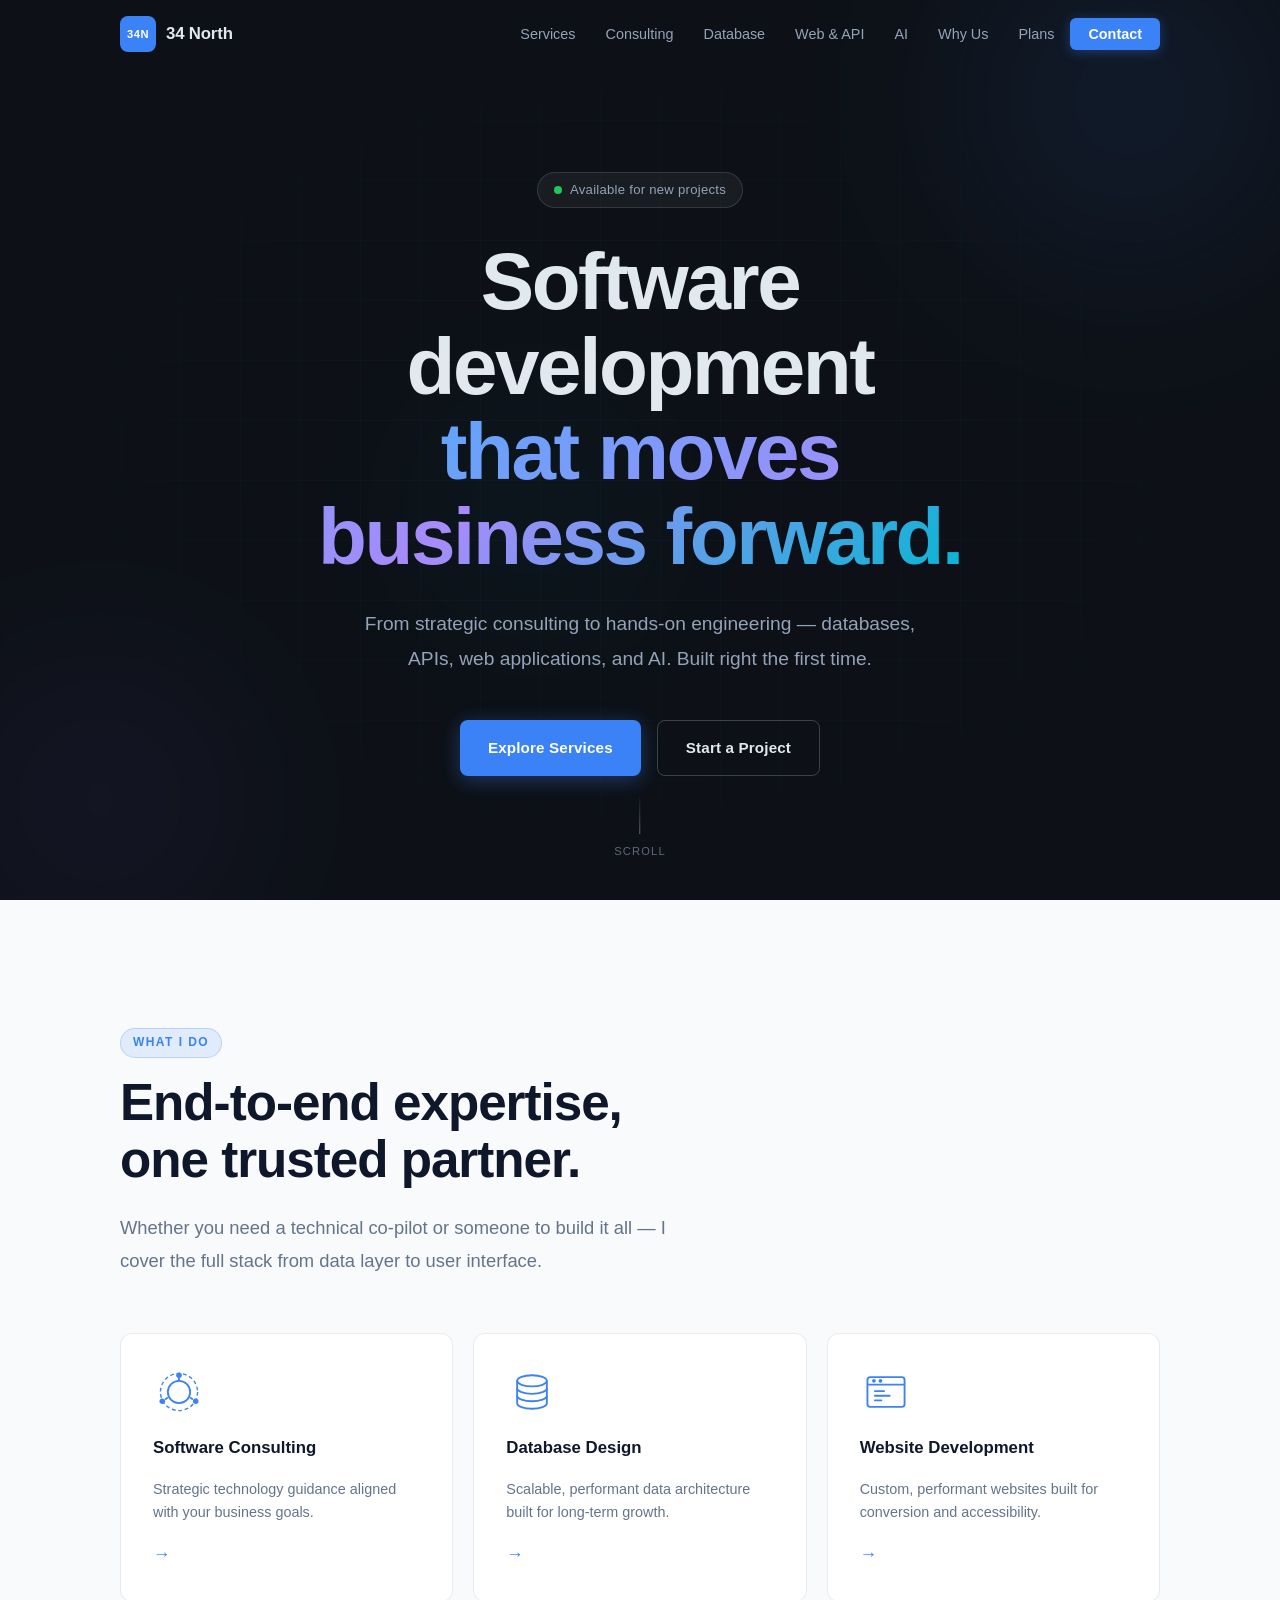
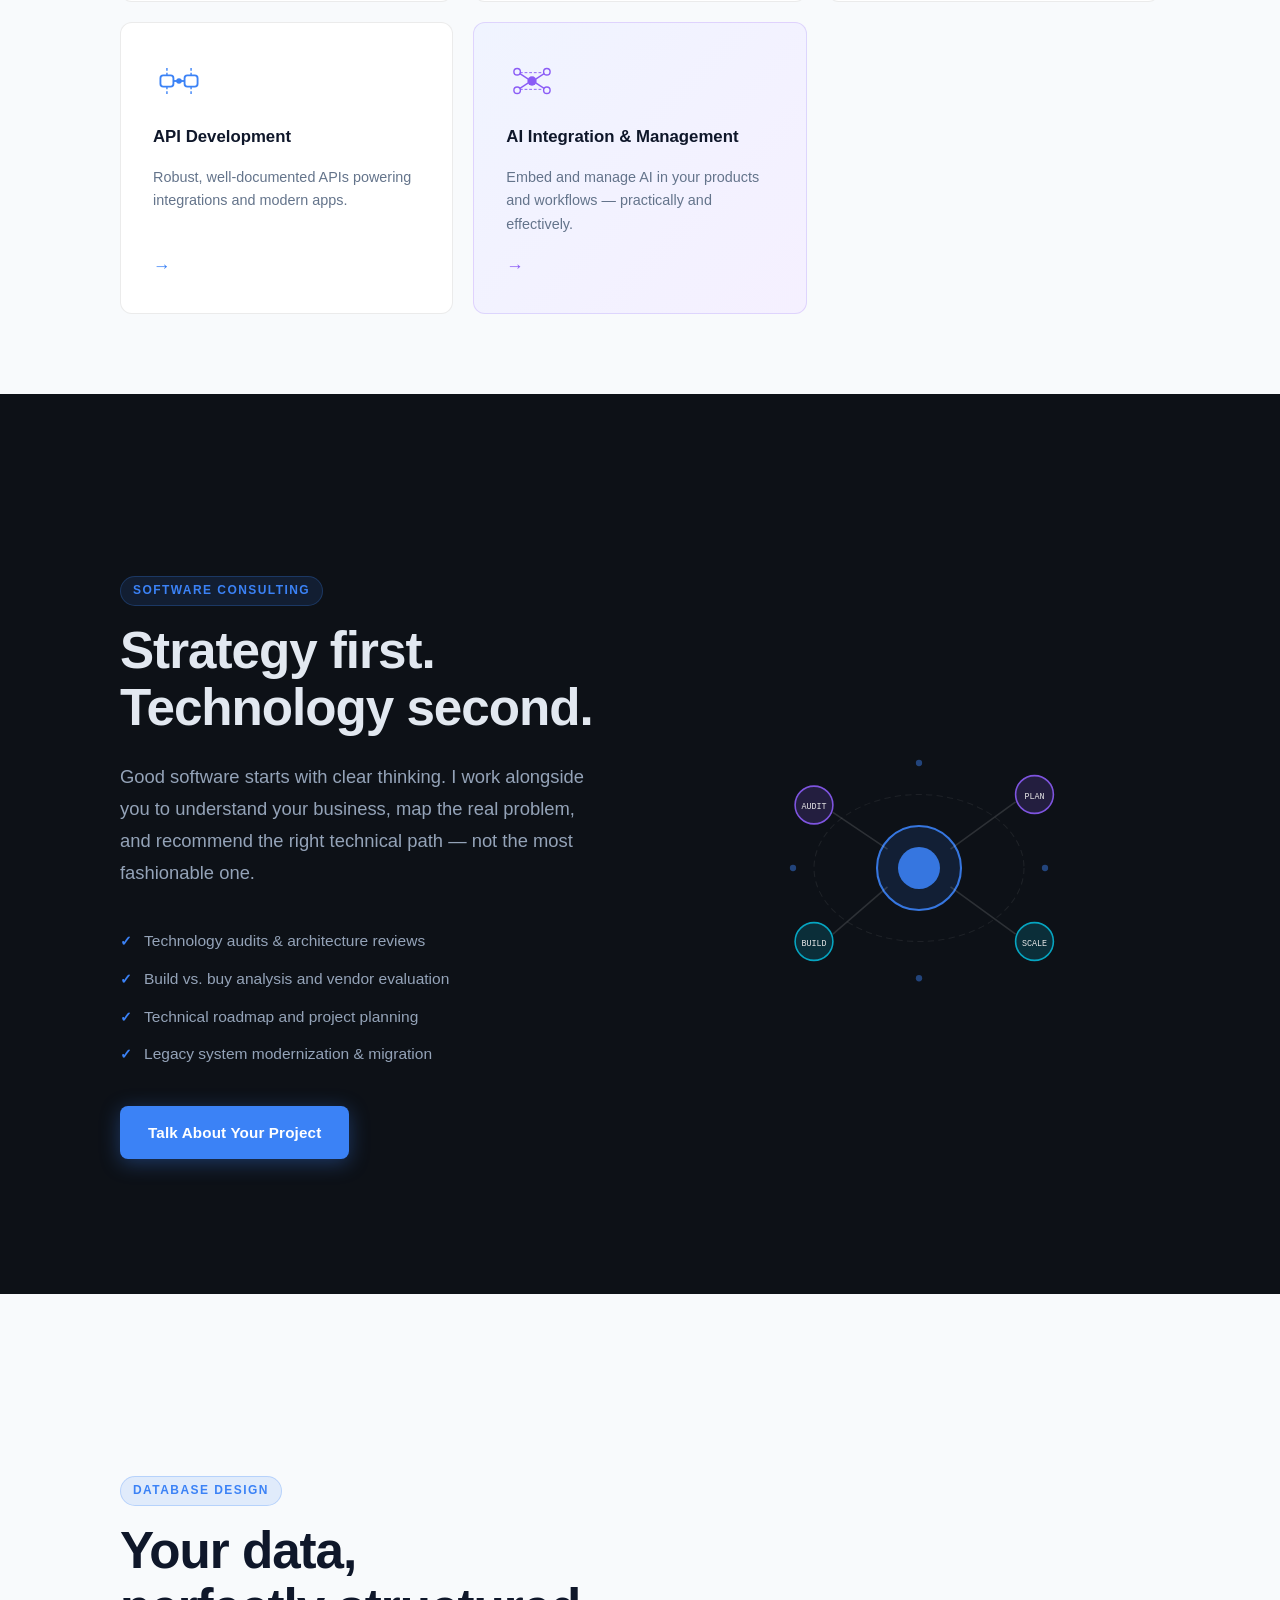
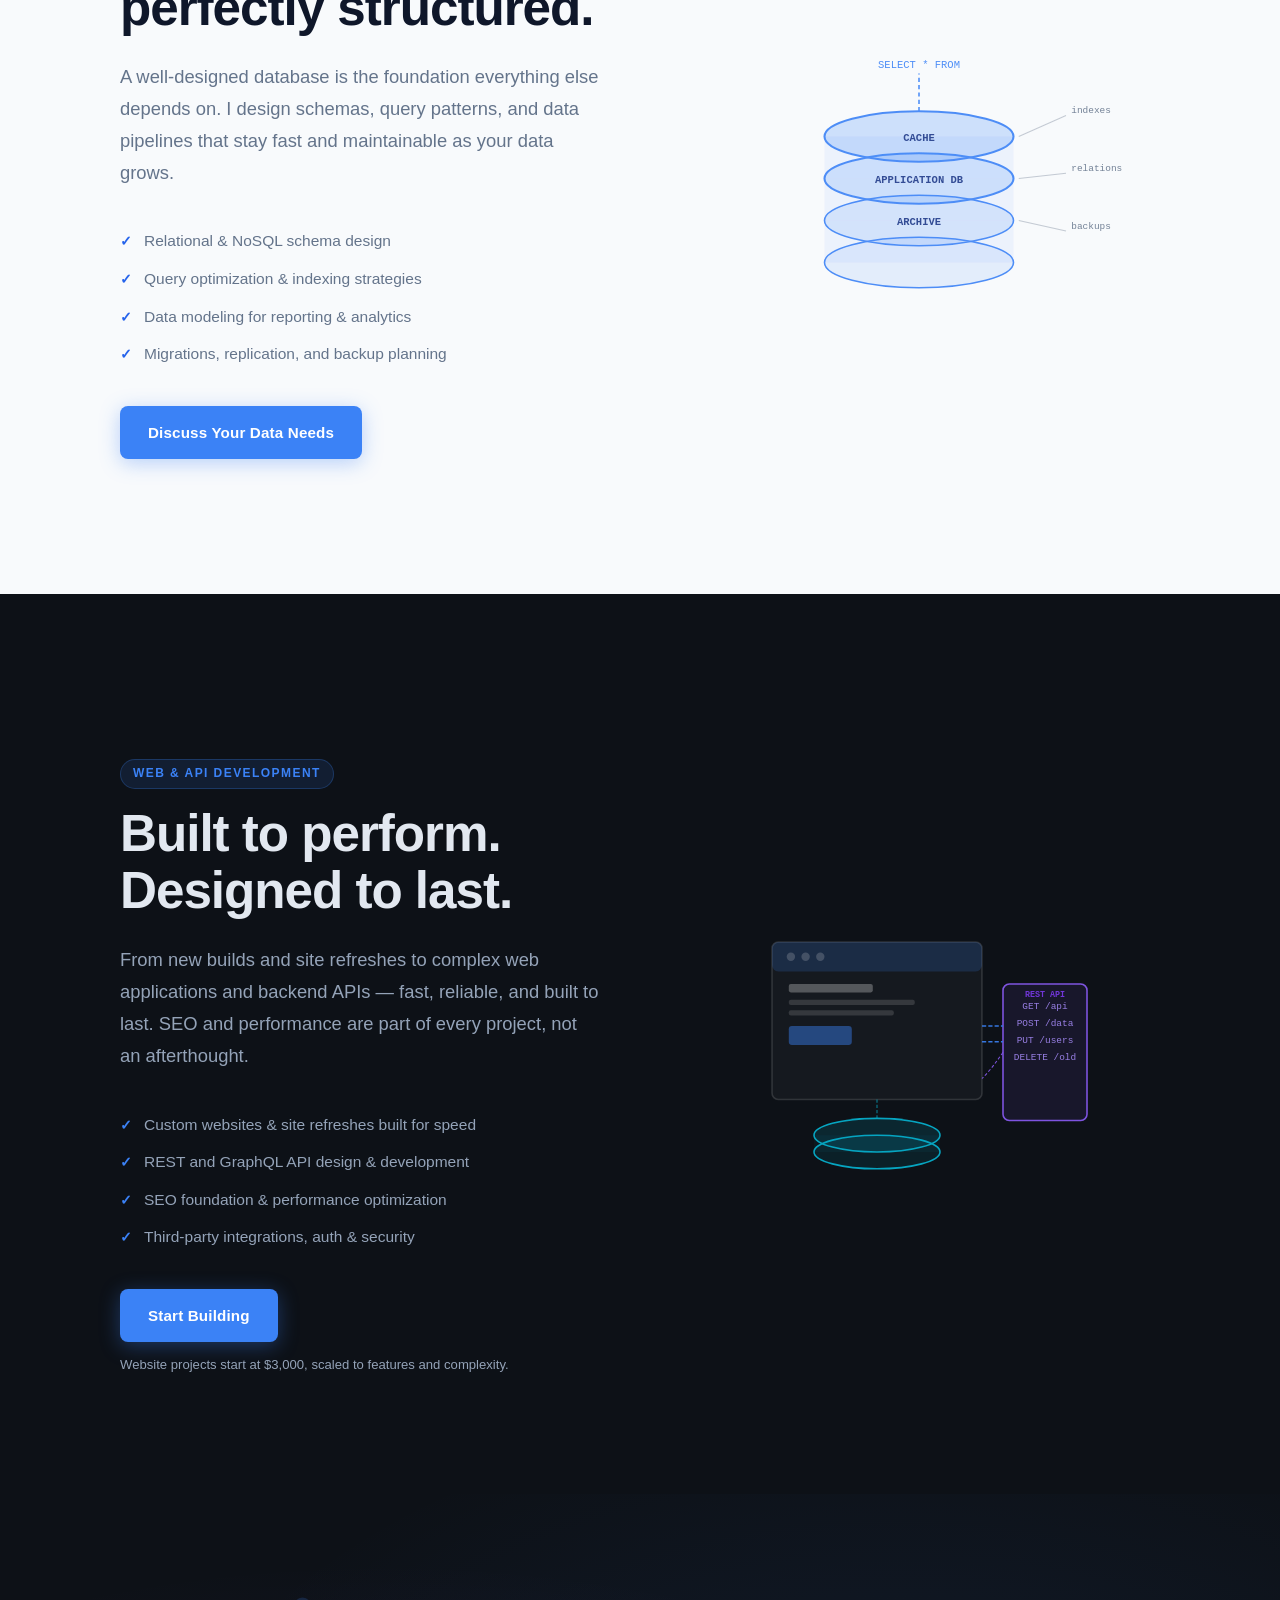
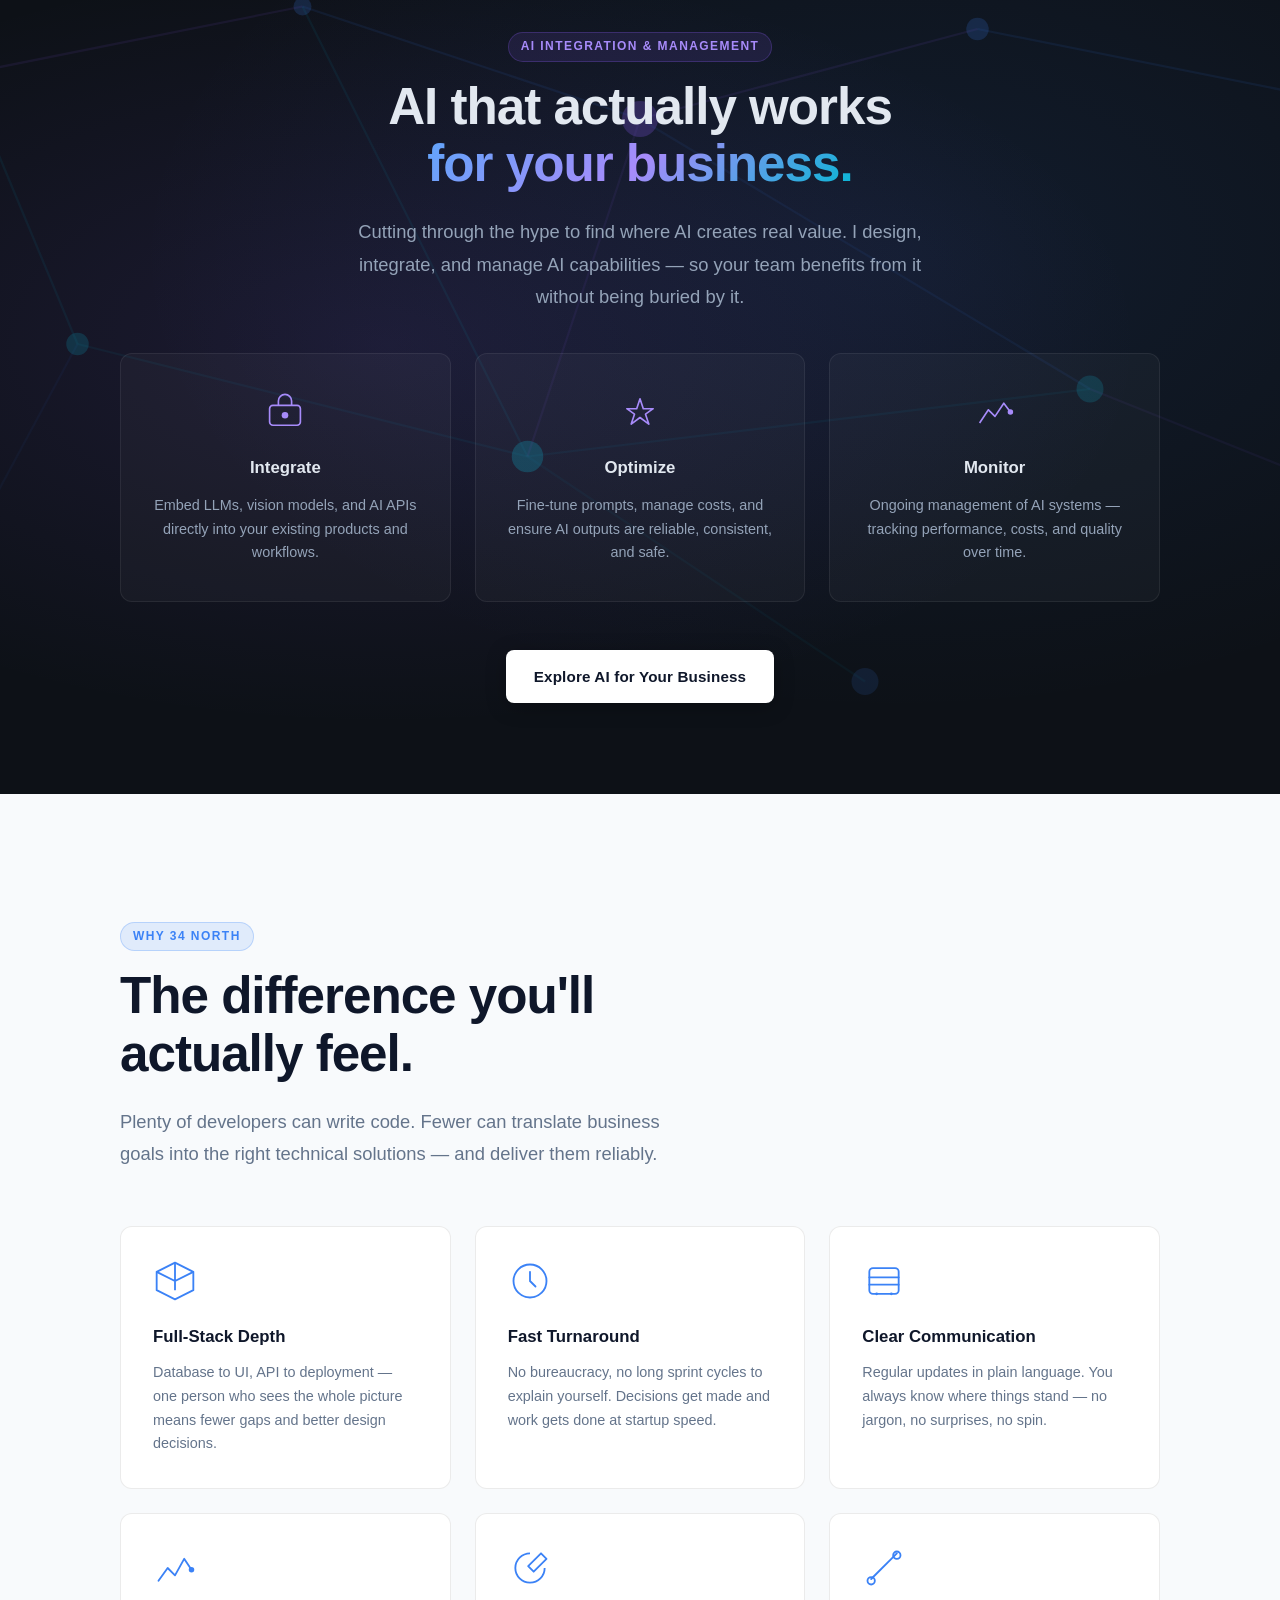
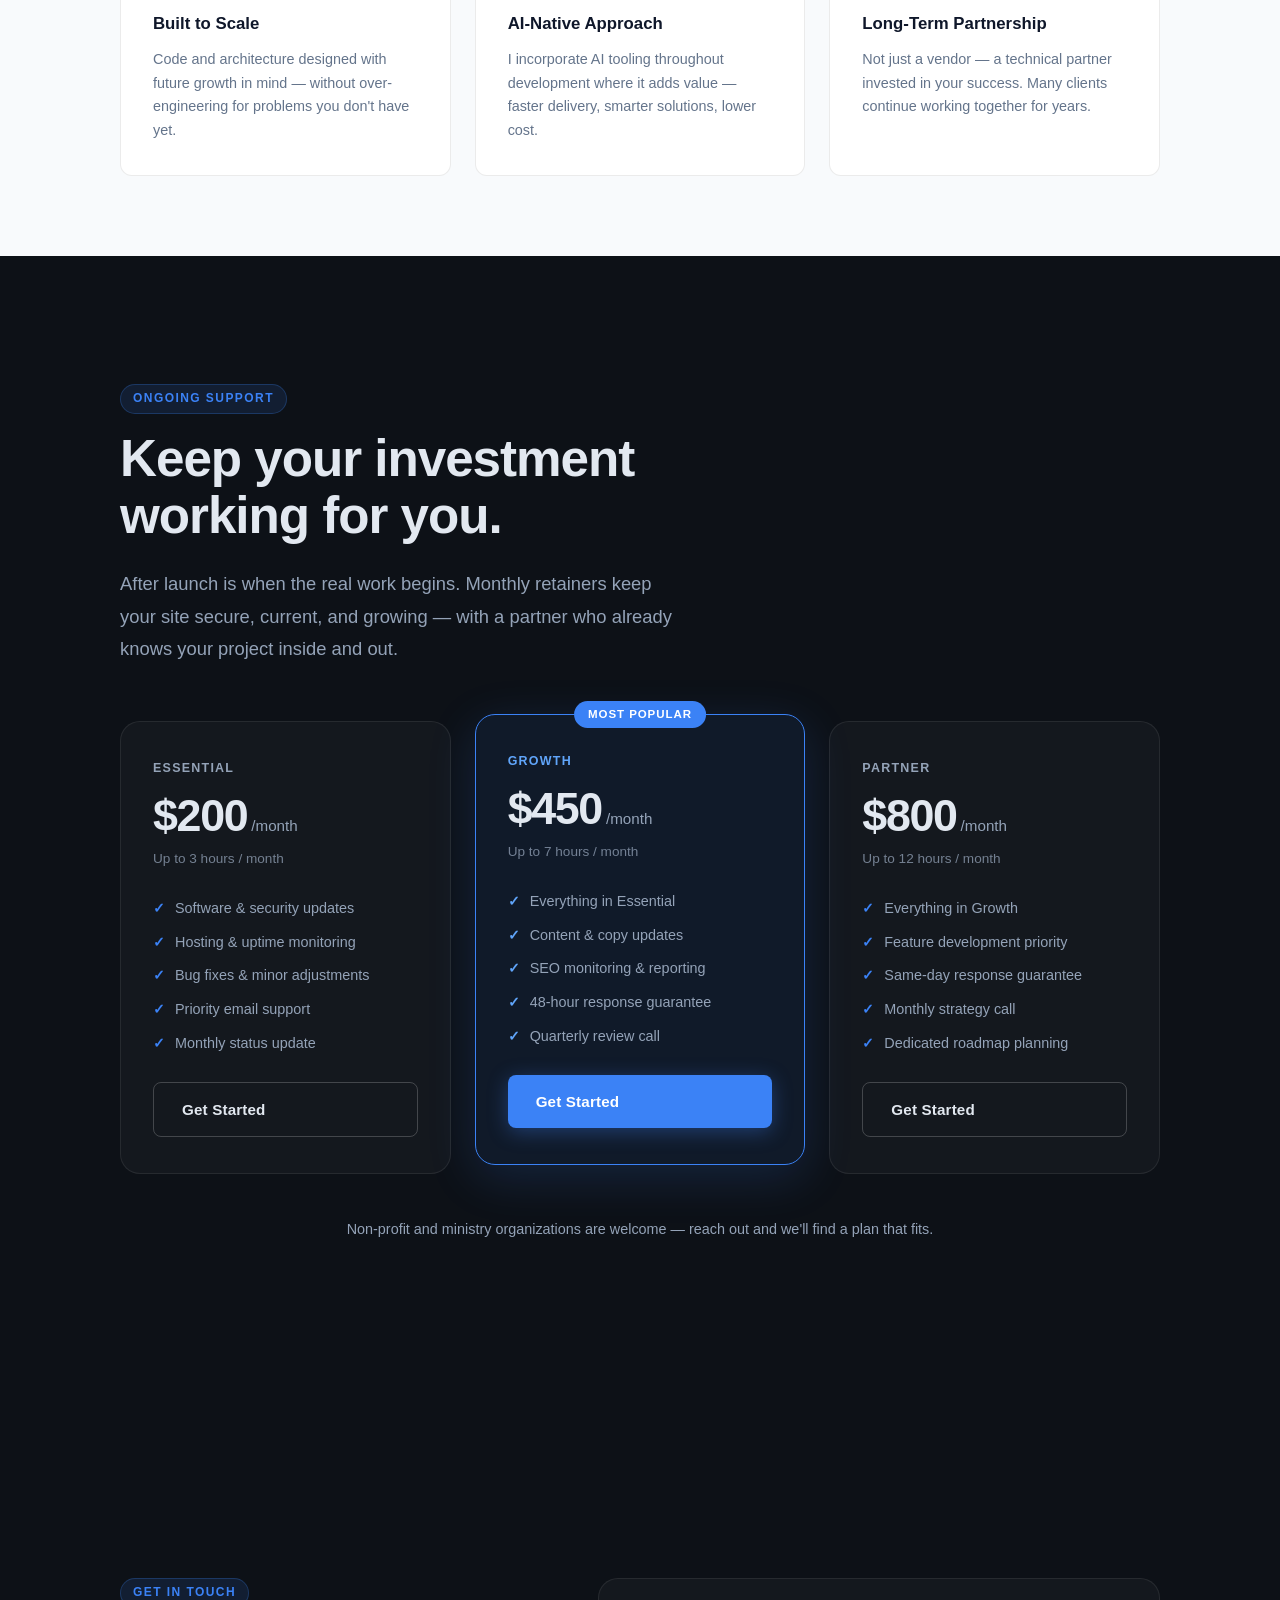
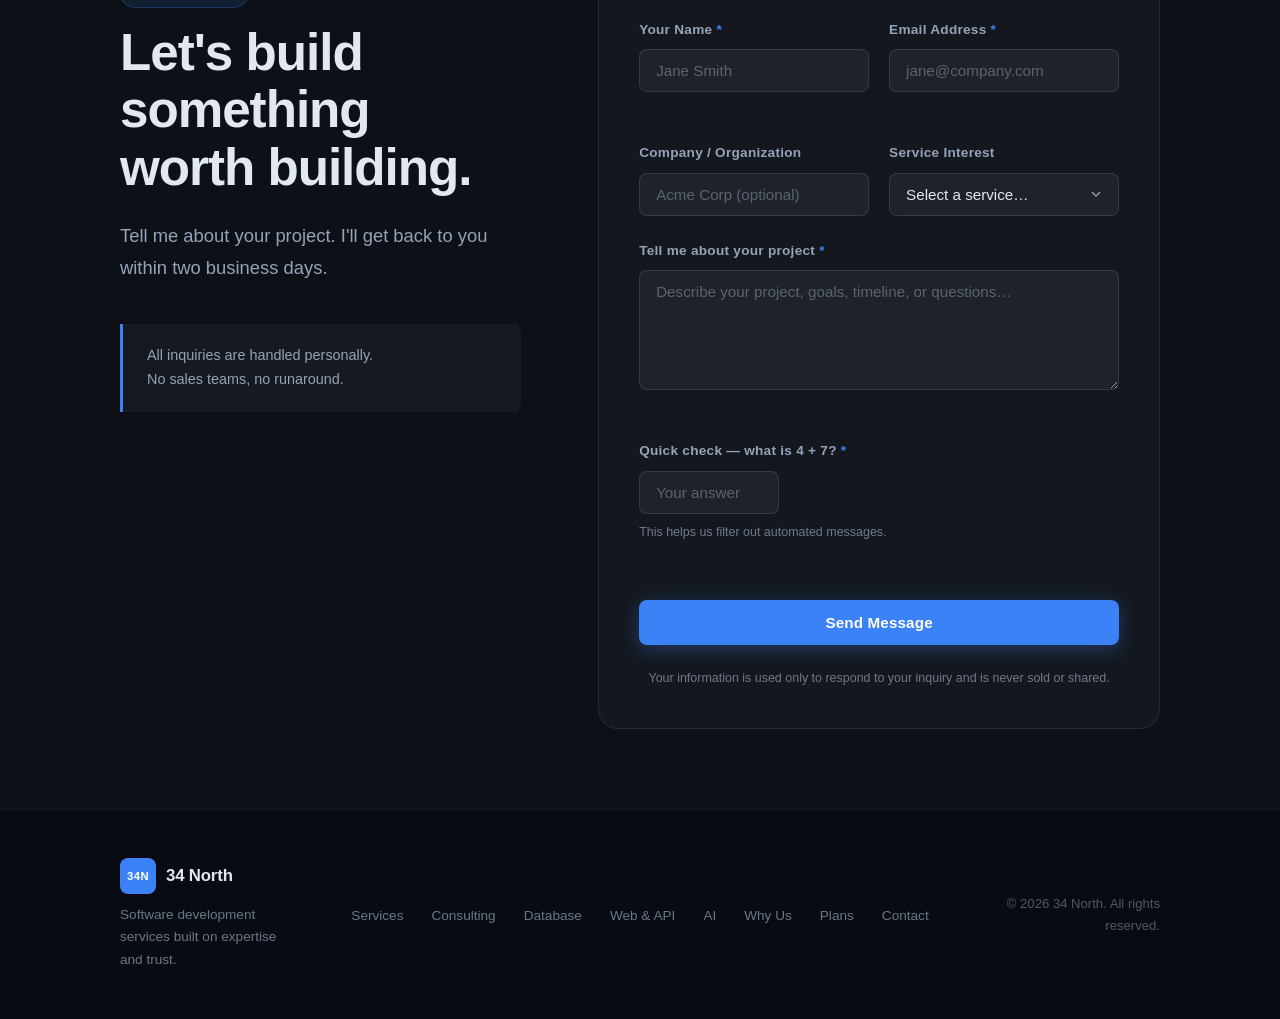
==== commit 6721593a: "modified language in index.html and added a new section to the navigation menu." ====
--- a/index.html
+++ b/index.html
@@ -83,6 +83,14 @@
             "name": "AI Integration & Management",
             "description": "Embedding and managing AI capabilities into your products and workflows."
           }
+        },
+        {
+          "@type": "Offer",
+          "itemOffered": {
+            "@type": "Service",
+            "name": "Website Maintenance Retainer",
+            "description": "Monthly retainer plans covering software updates, uptime monitoring, bug fixes, and ongoing support. Plans start at $200/month."
+          }
         }
       ]
     },
@@ -123,6 +131,22 @@
           "@type": "Answer",
           "text": "Yes. 34 North integrates and manages AI capabilities into existing products and workflows, and helps businesses adopt AI tooling effectively."
         }
+      },
+      {
+        "@type": "Question",
+        "name": "How much does a website cost?",
+        "acceptedAnswer": {
+          "@type": "Answer",
+          "text": "Website projects at 34 North start at $3,000, with pricing based on features and complexity. Monthly maintenance retainers start at $200/month."
+        }
+      },
+      {
+        "@type": "Question",
+        "name": "Does 34 North offer ongoing website maintenance?",
+        "acceptedAnswer": {
+          "@type": "Answer",
+          "text": "Yes. 34 North offers monthly retainer plans starting at $200/month, covering maintenance, security updates, and ongoing support. Higher tiers include additional hours, SEO monitoring, and quarterly strategy calls."
+        }
       }
     ]
   }
@@ -147,6 +171,7 @@
         <li><a href="#web-api">Web &amp; API</a></li>
         <li><a href="#ai">AI</a></li>
         <li><a href="#why-us">Why Us</a></li>
+        <li><a href="#plans">Plans</a></li>
         <li><a href="#contact" class="nav-cta">Contact</a></li>
       </ul>
 
@@ -168,6 +193,7 @@
       <li><a href="#web-api">Web &amp; API</a></li>
       <li><a href="#ai">AI</a></li>
       <li><a href="#why-us">Why Us</a></li>
+      <li><a href="#plans">Plans</a></li>
       <li><a href="#contact" class="mobile-cta">Get In Touch</a></li>
     </ul>
   </div>
@@ -214,7 +240,7 @@
           End-to-end expertise,<br />one trusted partner.
         </h2>
         <p class="section-sub reveal reveal--delay-2">
-          Whether you need a technical co-pilot or a team to build it all — I cover
+          Whether you need a technical co-pilot or someone to build it all — I cover
           the full stack from data layer to user interface.
         </p>
 
@@ -343,7 +369,7 @@
             </li>
             <li>
               <span class="feature-check" aria-hidden="true">✓</span>
-              Team augmentation and code mentorship
+              Legacy system modernization &amp; migration
             </li>
           </ul>
           <a href="#contact" class="btn btn--primary reveal reveal--delay-4">Talk About Your Project</a>
@@ -453,14 +479,14 @@
             Built to perform.<br />Designed to last.
           </h2>
           <p class="section-sub section-sub--light reveal reveal--delay-2">
-            From pixel-perfect marketing sites to complex web applications and
-            backend APIs — I build software that's fast, reliable, and easy to
-            maintain. No bloat, no shortcuts.
+            From new builds and site refreshes to complex web applications and
+            backend APIs — fast, reliable, and built to last. SEO and
+            performance are part of every project, not an afterthought.
           </p>
           <ul class="feature-list reveal reveal--delay-3">
             <li>
               <span class="feature-check" aria-hidden="true">✓</span>
-              Custom websites built for speed &amp; accessibility
+              Custom websites &amp; site refreshes built for speed
             </li>
             <li>
               <span class="feature-check" aria-hidden="true">✓</span>
@@ -468,14 +494,15 @@
             </li>
             <li>
               <span class="feature-check" aria-hidden="true">✓</span>
-              Third-party integrations &amp; webhooks
+              SEO foundation &amp; performance optimization
             </li>
             <li>
               <span class="feature-check" aria-hidden="true">✓</span>
-              Authentication, security &amp; compliance
+              Third-party integrations, auth &amp; security
             </li>
           </ul>
           <a href="#contact" class="btn btn--primary reveal reveal--delay-4">Start Building</a>
+          <p class="pricing-callout reveal reveal--delay-5">Website projects start at $3,000, scaled to features and complexity.</p>
         </div>
         <div class="split-visual" aria-hidden="true">
           <!-- Web/API SVG -->
@@ -674,7 +701,88 @@
       </div>
     </section>
 
-    <!-- ─── 8. Contact ────────────────────────────────────────────── -->
+    <!-- ─── 8. Retainer Plans ────────────────────────────────────── -->
+    <section id="plans" class="section section--dark" aria-labelledby="plans-heading">
+      <div class="container">
+        <div class="section-label reveal">Ongoing Support</div>
+        <h2 id="plans-heading" class="section-heading section-heading--light reveal reveal--delay-1">
+          Keep your investment<br />working for you.
+        </h2>
+        <p class="section-sub section-sub--light reveal reveal--delay-2">
+          After launch is when the real work begins. Monthly retainers keep your
+          site secure, current, and growing — with a partner who already knows
+          your project inside and out.
+        </p>
+
+        <div class="plans-grid reveal reveal--delay-3">
+
+          <div class="plan-card">
+            <div class="plan-card__header">
+              <div class="plan-name">Essential</div>
+              <div class="plan-price">
+                <span class="plan-amount">$200</span>
+                <span class="plan-period">/month</span>
+              </div>
+              <div class="plan-hours">Up to 3 hours / month</div>
+            </div>
+            <ul class="plan-features">
+              <li>Software &amp; security updates</li>
+              <li>Hosting &amp; uptime monitoring</li>
+              <li>Bug fixes &amp; minor adjustments</li>
+              <li>Priority email support</li>
+              <li>Monthly status update</li>
+            </ul>
+            <a href="#contact" class="btn btn--ghost">Get Started</a>
+          </div>
+
+          <div class="plan-card plan-card--featured">
+            <div class="plan-badge">Most Popular</div>
+            <div class="plan-card__header">
+              <div class="plan-name">Growth</div>
+              <div class="plan-price">
+                <span class="plan-amount">$450</span>
+                <span class="plan-period">/month</span>
+              </div>
+              <div class="plan-hours">Up to 7 hours / month</div>
+            </div>
+            <ul class="plan-features">
+              <li>Everything in Essential</li>
+              <li>Content &amp; copy updates</li>
+              <li>SEO monitoring &amp; reporting</li>
+              <li>48-hour response guarantee</li>
+              <li>Quarterly review call</li>
+            </ul>
+            <a href="#contact" class="btn btn--primary">Get Started</a>
+          </div>
+
+          <div class="plan-card">
+            <div class="plan-card__header">
+              <div class="plan-name">Partner</div>
+              <div class="plan-price">
+                <span class="plan-amount">$800</span>
+                <span class="plan-period">/month</span>
+              </div>
+              <div class="plan-hours">Up to 12 hours / month</div>
+            </div>
+            <ul class="plan-features">
+              <li>Everything in Growth</li>
+              <li>Feature development priority</li>
+              <li>Same-day response guarantee</li>
+              <li>Monthly strategy call</li>
+              <li>Dedicated roadmap planning</li>
+            </ul>
+            <a href="#contact" class="btn btn--ghost">Get Started</a>
+          </div>
+
+        </div>
+
+        <p class="plans-note reveal reveal--delay-4">
+          Non-profit and ministry organizations are welcome — reach out and we'll find a plan that fits.
+        </p>
+      </div>
+    </section>
+
+    <!-- ─── 9. Contact ────────────────────────────────────────────── -->
     <section id="contact" class="section section--dark" aria-labelledby="contact-heading">
       <div class="container contact-layout">
         <div class="contact-intro">
@@ -760,6 +868,7 @@
                   <option value="website">Website Development</option>
                   <option value="api">API Development</option>
                   <option value="ai">AI Integration</option>
+                  <option value="retainer">Retainer / Maintenance Plan</option>
                   <option value="multiple">Multiple Services</option>
                   <option value="other">Not Sure Yet</option>
                 </select>
@@ -827,7 +936,7 @@
 
           <!-- Error state -->
           <div class="form-error-state" id="form-error-state" hidden aria-live="assertive">
-            <p>Something went wrong. Please try again or email me directly at <a href="mailto:hello@34north.net">hello@34north.net</a>.</p>
+            <p>Something went wrong. Please try again or email me directly at <a href="mailto:contact@34north.net">contact@34north.net</a>.</p>
           </div>
         </div>
       </div>
@@ -853,6 +962,7 @@
           <li><a href="#web-api">Web &amp; API</a></li>
           <li><a href="#ai">AI</a></li>
           <li><a href="#why-us">Why Us</a></li>
+          <li><a href="#plans">Plans</a></li>
           <li><a href="#contact">Contact</a></li>
         </ul>
       </nav>
--- a/styles.css
+++ b/styles.css
@@ -1090,6 +1090,147 @@
   opacity: 0.5;
 }
 
+/* ─── Pricing Callout ────────────────────────────────────────── */
+.pricing-callout {
+  font-size: 0.82rem;
+  color: var(--text-faint);
+  opacity: 0.65;
+  margin-top: 12px;
+}
+
+/* ─── Plans Grid ─────────────────────────────────────────────── */
+.plans-grid {
+  display: grid;
+  grid-template-columns: repeat(3, 1fr);
+  gap: 24px;
+  margin-top: 56px;
+  align-items: center;
+}
+
+.plan-card {
+  position: relative;
+  padding: 36px 32px;
+  background: rgba(255,255,255,0.03);
+  border: 1.5px solid rgba(255,255,255,0.08);
+  border-radius: var(--radius-lg);
+  display: flex;
+  flex-direction: column;
+  gap: 28px;
+  transition: border-color 0.25s, box-shadow 0.25s, transform 0.25s var(--ease-out);
+}
+
+.plan-card:hover {
+  border-color: rgba(59,130,246,0.35);
+  box-shadow: 0 8px 40px rgba(59,130,246,0.08);
+  transform: translateY(-3px);
+}
+
+.plan-card--featured {
+  background: rgba(59,130,246,0.08);
+  border-color: var(--accent);
+  box-shadow: 0 12px 48px rgba(59,130,246,0.18);
+  transform: translateY(-8px);
+}
+
+.plan-card--featured:hover {
+  box-shadow: 0 16px 56px rgba(59,130,246,0.25);
+  transform: translateY(-11px);
+}
+
+.plan-badge {
+  position: absolute;
+  top: -14px;
+  left: 50%;
+  transform: translateX(-50%);
+  background: var(--accent);
+  color: white;
+  font-size: 0.72rem;
+  font-weight: 700;
+  letter-spacing: 0.08em;
+  text-transform: uppercase;
+  padding: 4px 14px;
+  border-radius: 100px;
+  white-space: nowrap;
+}
+
+.plan-card__header {
+  display: flex;
+  flex-direction: column;
+  gap: 4px;
+}
+
+.plan-name {
+  font-size: 0.78rem;
+  font-weight: 700;
+  letter-spacing: 0.1em;
+  text-transform: uppercase;
+  color: var(--text-faint);
+}
+
+.plan-card--featured .plan-name { color: var(--accent-light); }
+
+.plan-price {
+  display: flex;
+  align-items: baseline;
+  gap: 4px;
+  margin-top: 10px;
+}
+
+.plan-amount {
+  font-size: 2.8rem;
+  font-weight: 800;
+  color: var(--text-light);
+  letter-spacing: -0.03em;
+  line-height: 1;
+}
+
+.plan-period {
+  font-size: 0.95rem;
+  color: var(--text-faint);
+}
+
+.plan-hours {
+  font-size: 0.85rem;
+  color: var(--text-faint);
+  margin-top: 6px;
+  opacity: 0.75;
+}
+
+.plan-features {
+  display: flex;
+  flex-direction: column;
+  gap: 12px;
+  flex: 1;
+}
+
+.plan-features li {
+  display: flex;
+  align-items: flex-start;
+  gap: 10px;
+  font-size: 0.9rem;
+  color: var(--text-faint);
+  line-height: 1.5;
+}
+
+.plan-features li::before {
+  content: '✓';
+  color: var(--accent);
+  font-weight: 700;
+  font-size: 0.85rem;
+  flex-shrink: 0;
+  margin-top: 1px;
+}
+
+.plan-card--featured .plan-features li::before { color: var(--accent-light); }
+
+.plans-note {
+  text-align: center;
+  margin-top: 44px;
+  font-size: 0.9rem;
+  color: var(--text-faint);
+  opacity: 0.75;
+}
+
 /* ─── Scroll Animations ──────────────────────────────────────── */
 .reveal {
   opacity: 0;
@@ -1138,6 +1279,10 @@
   }
 
   .contact-intro { position: static; }
+
+  .plans-grid { grid-template-columns: 1fr; }
+  .plan-card--featured { transform: none; }
+  .plan-card--featured:hover { transform: translateY(-3px); }
 }
 
 @media (max-width: 768px) {
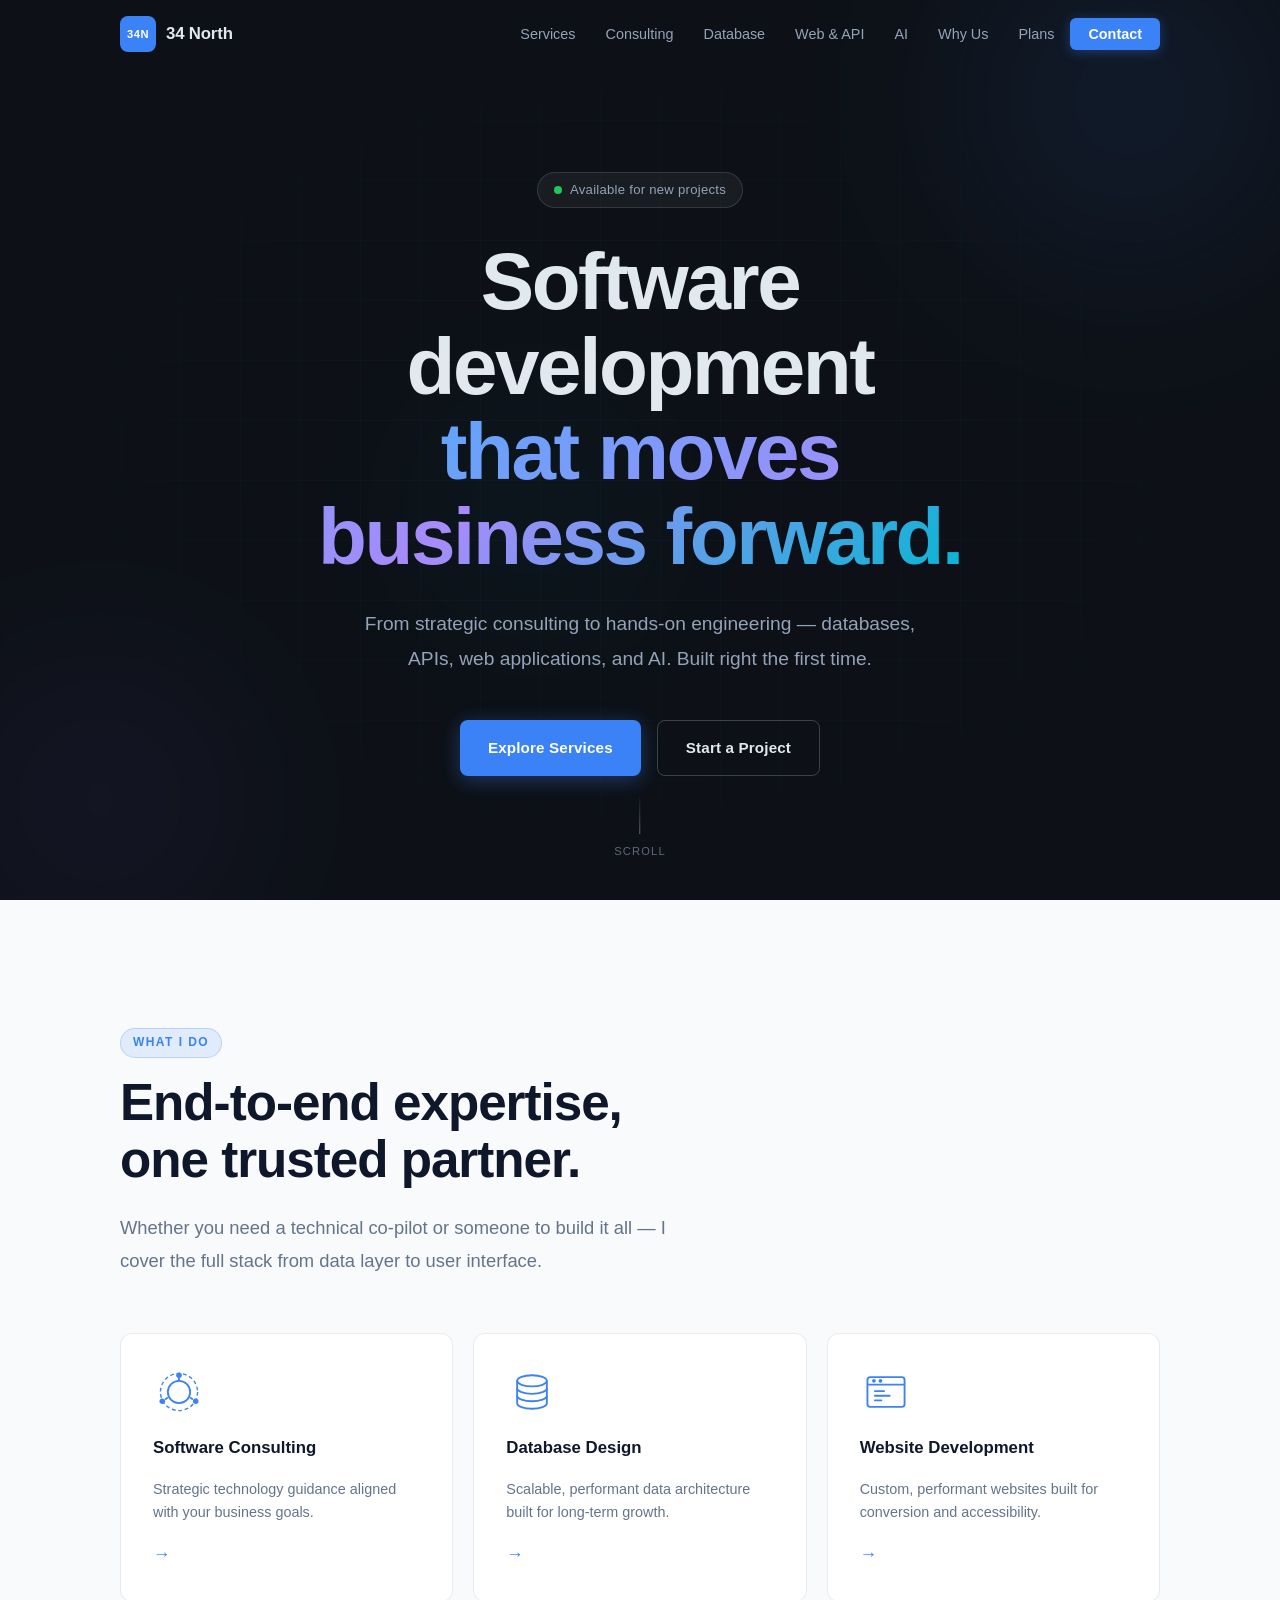
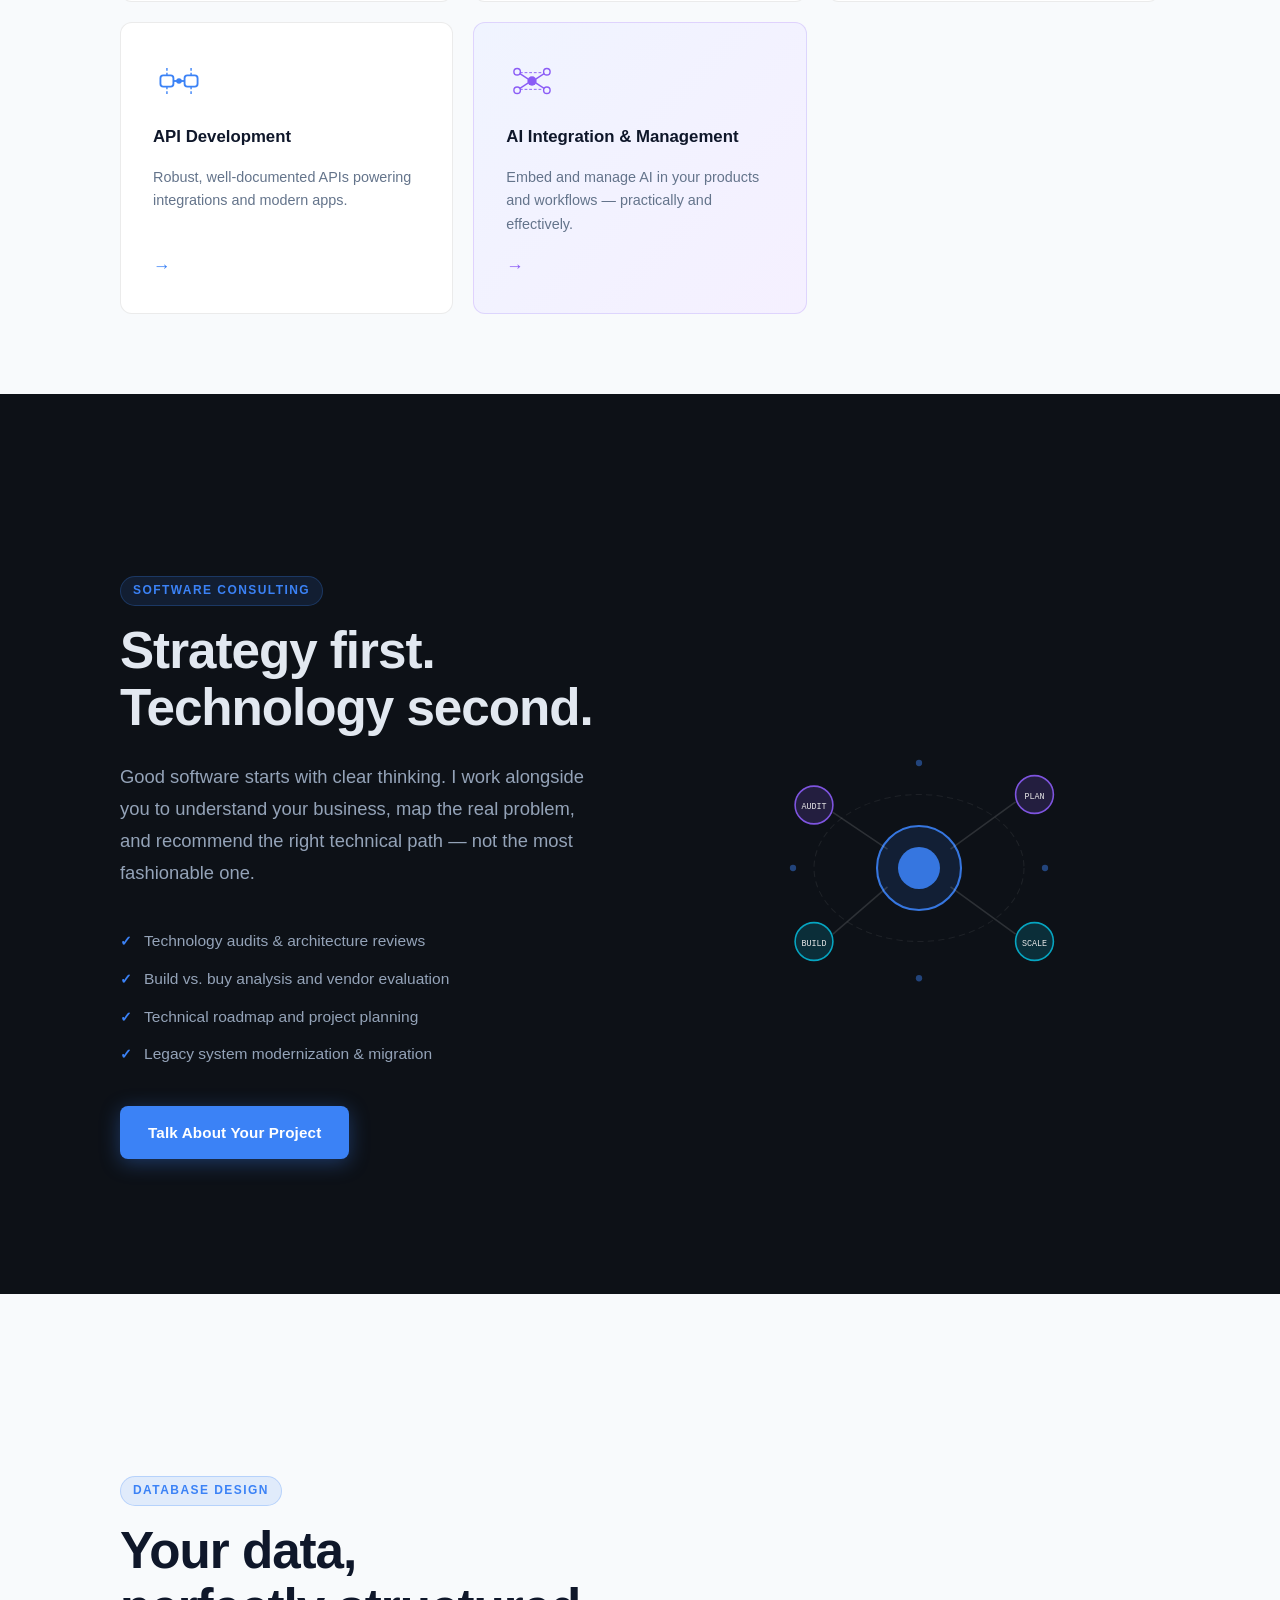
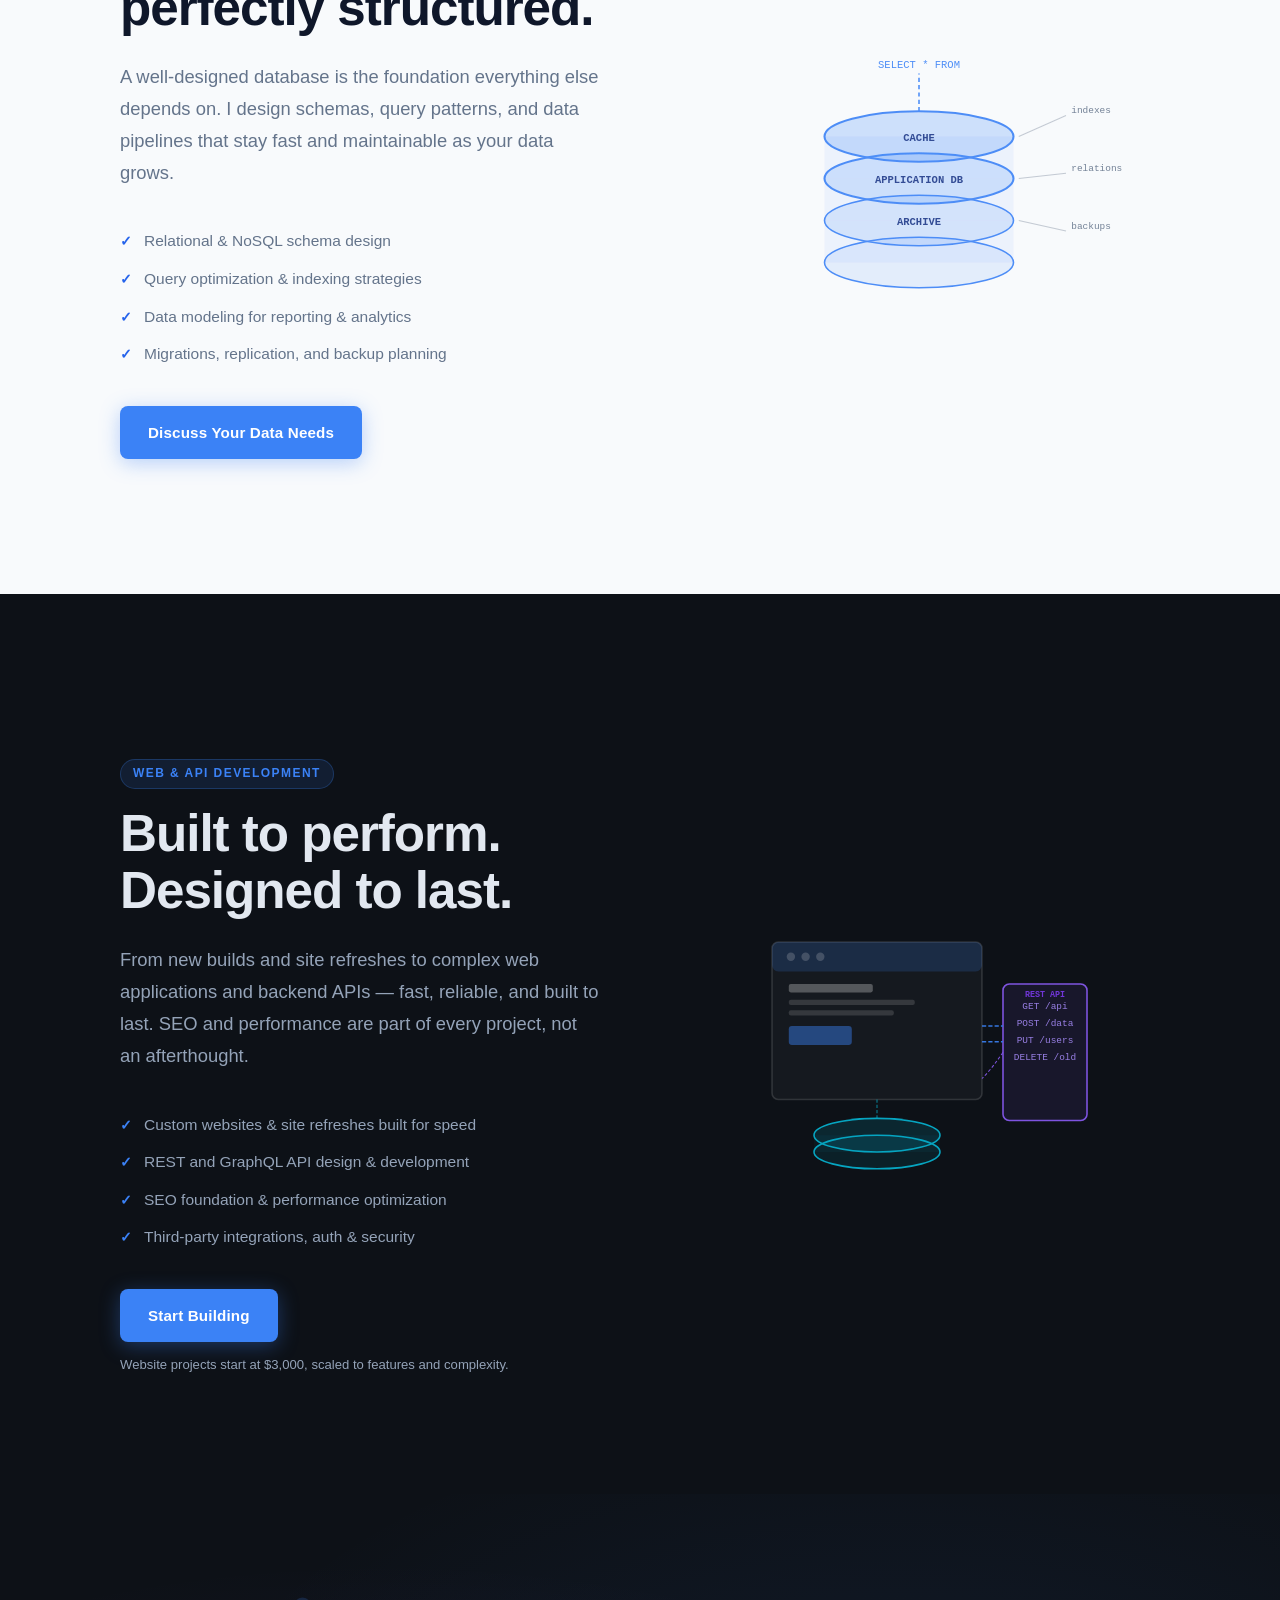
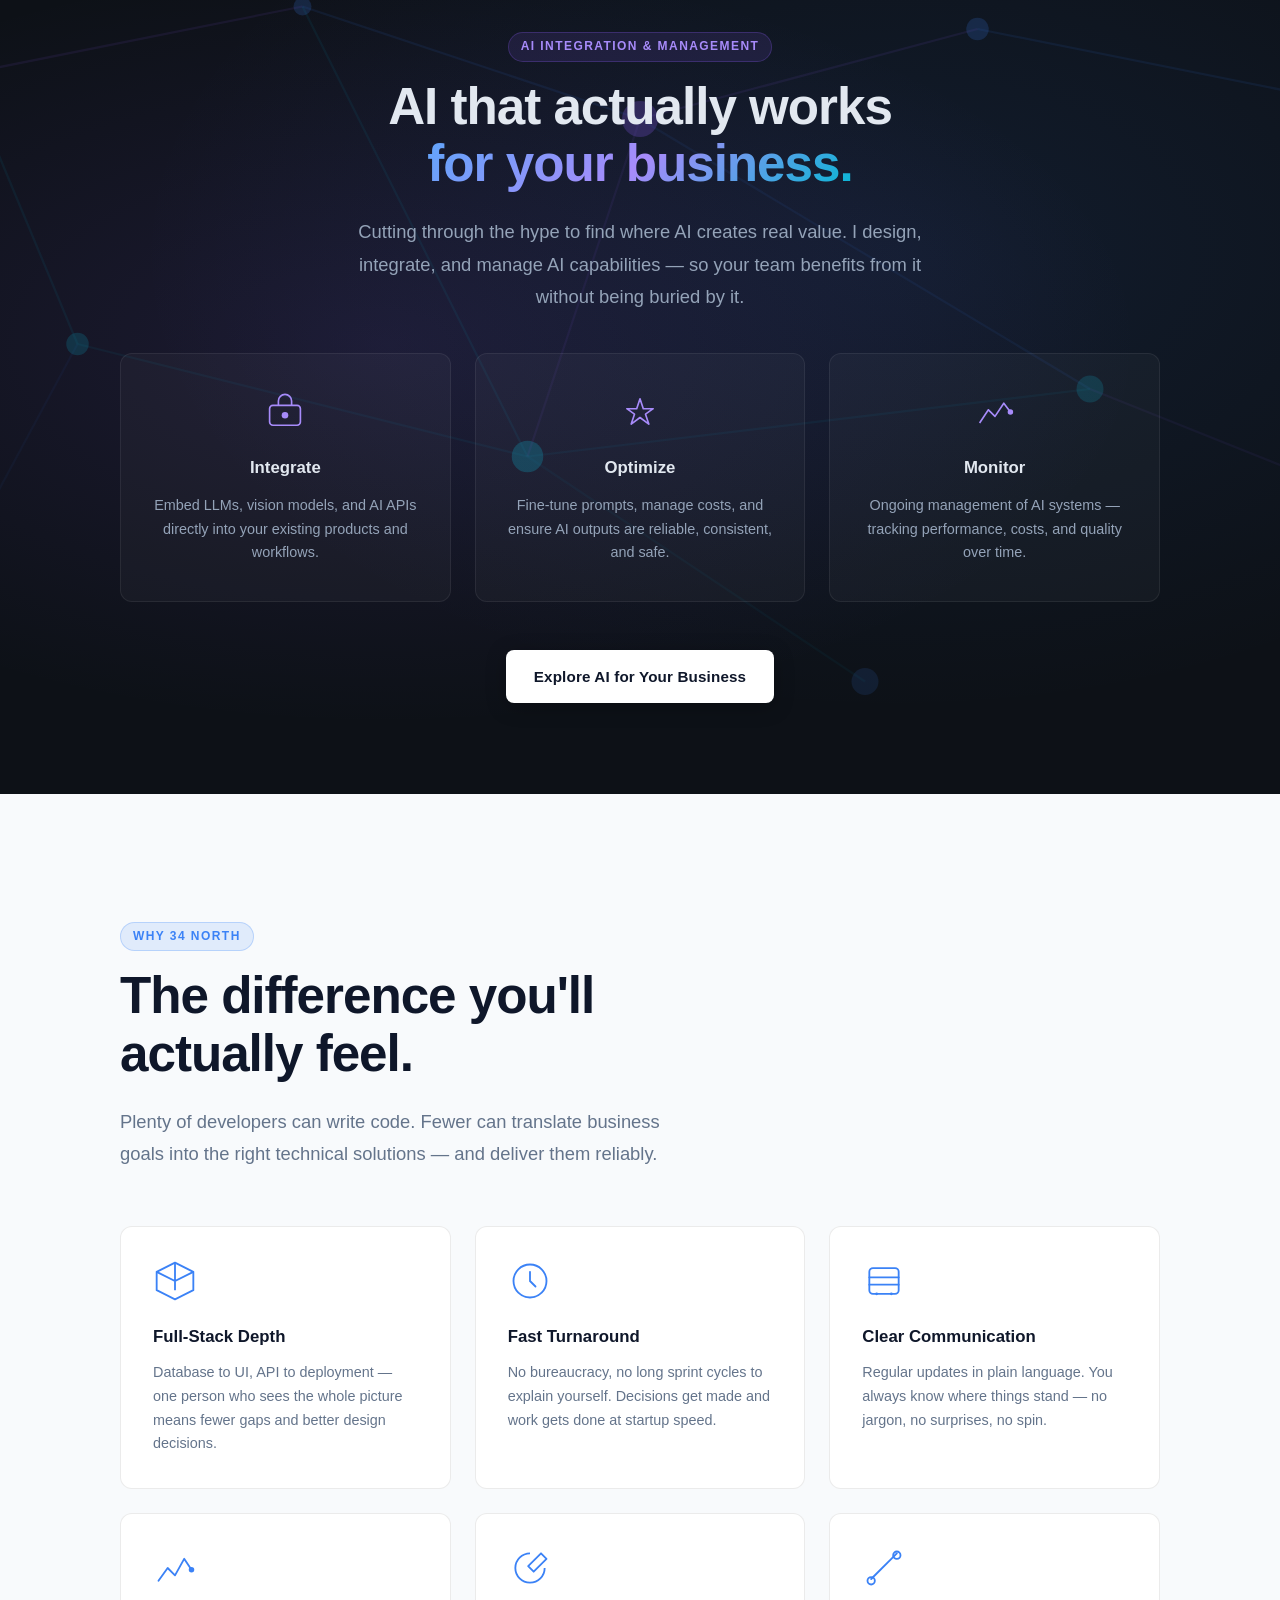
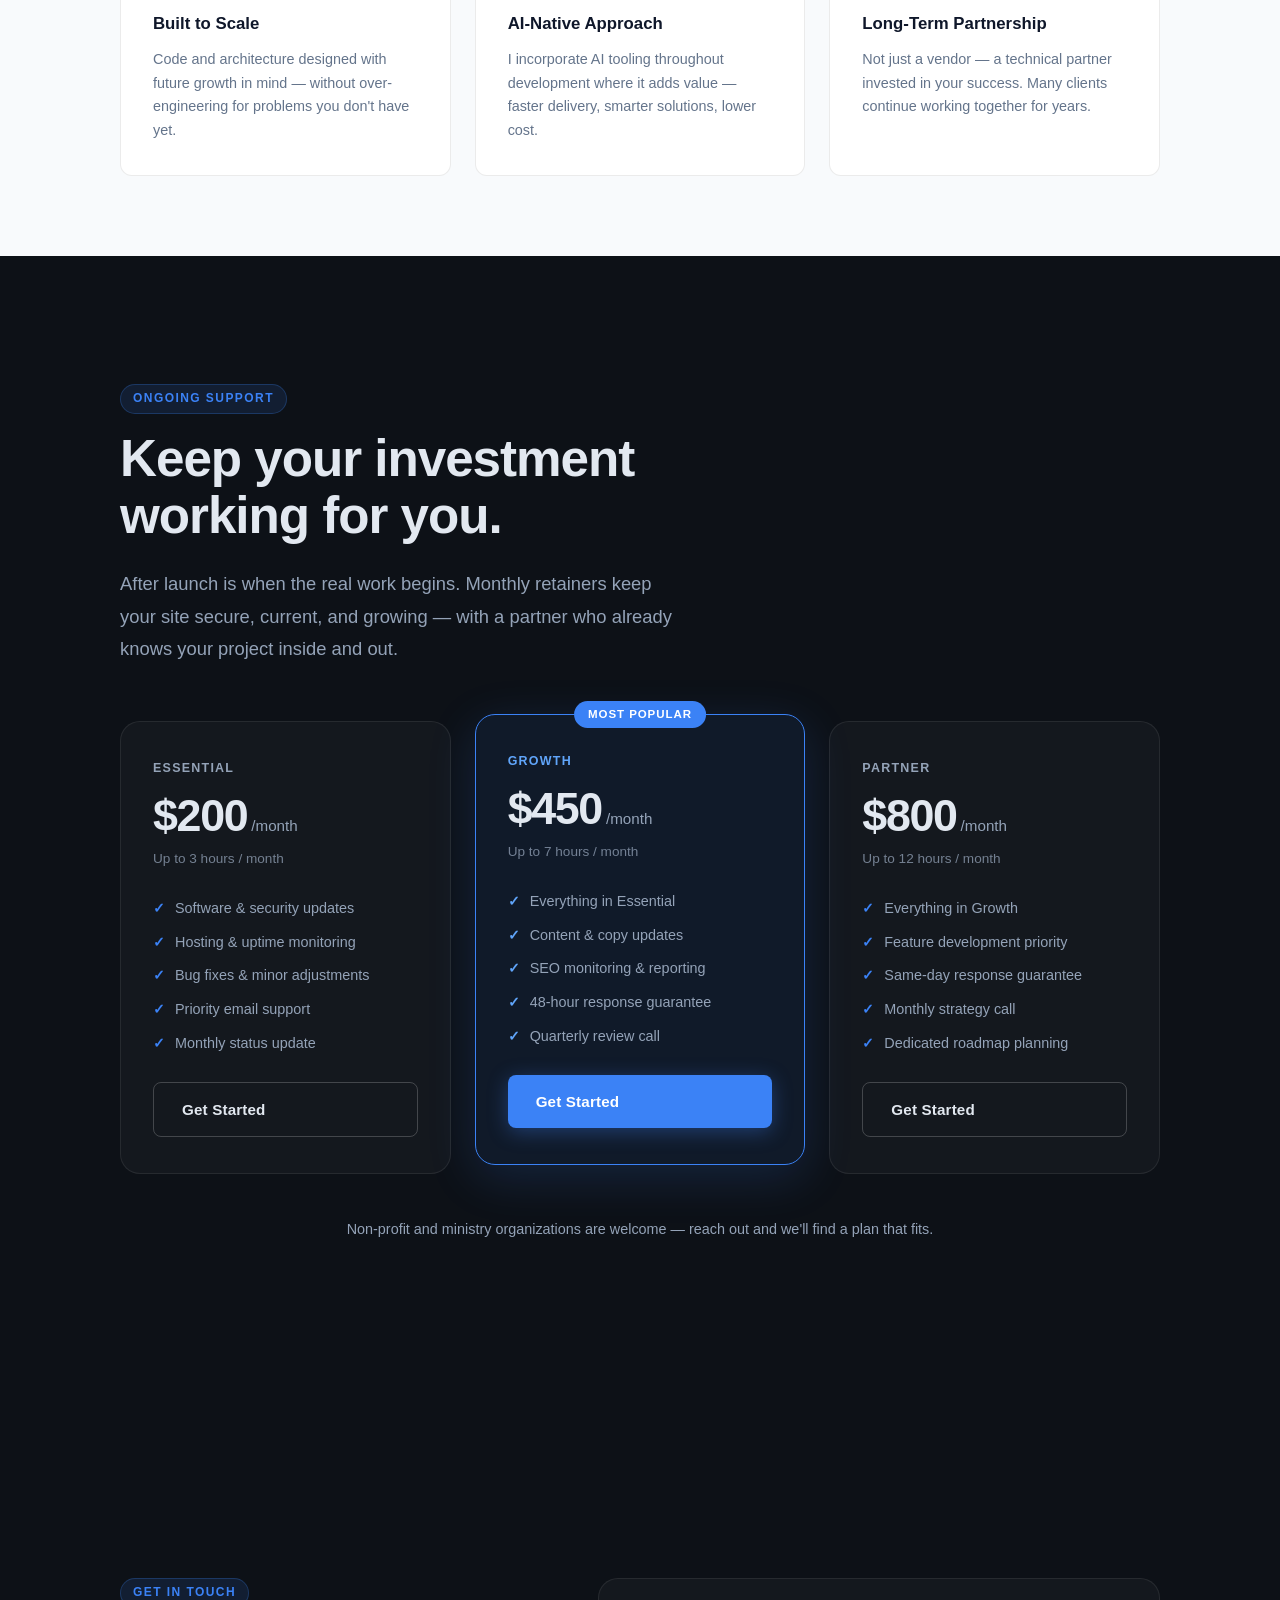
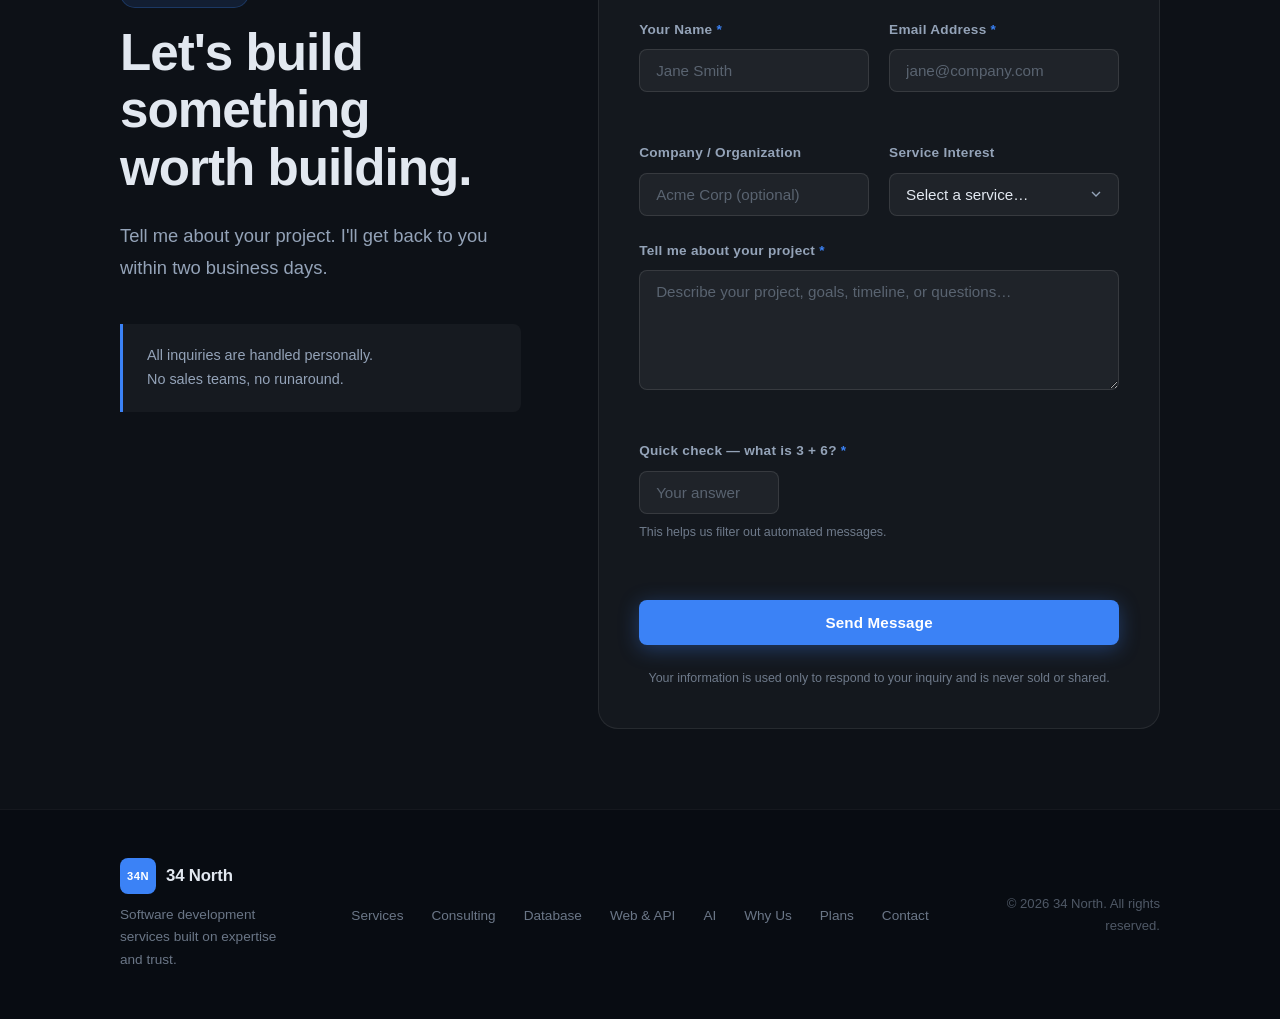
==== commit fe352072: "favicon changes" ====
--- a/index.html
+++ b/index.html
@@ -4,6 +4,11 @@
   <meta charset="UTF-8" />
   <meta name="viewport" content="width=device-width, initial-scale=1.0" />
   <meta name="theme-color" content="#0d1117" />
+
+  <!-- Favicon -->
+  <link rel="icon" href="/favicon.svg" type="image/svg+xml" />
+  <link rel="icon" href="/favicon.ico" sizes="any" />
+  <link rel="apple-touch-icon" href="/apple-touch-icon.png" />
 
   <!-- Primary SEO -->
   <title>34 North — Software Development, Consulting & AI Integration</title>
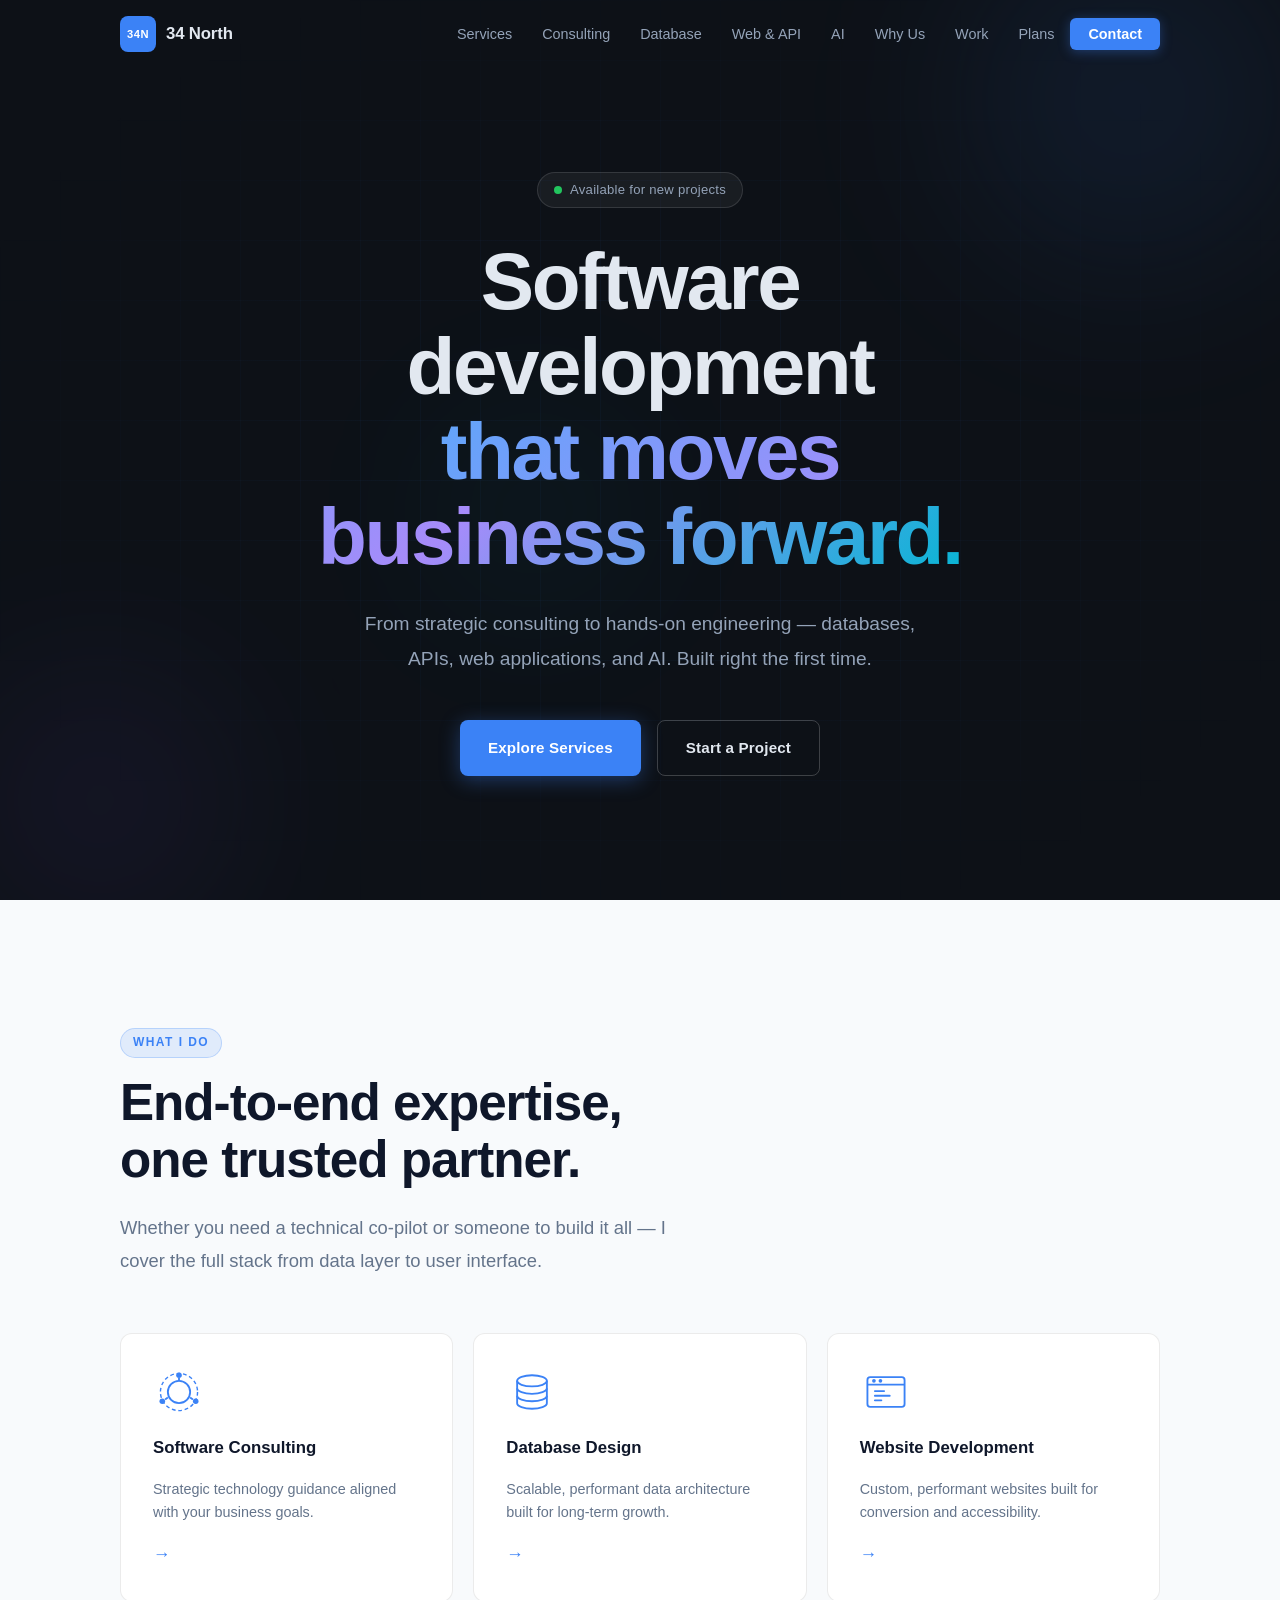
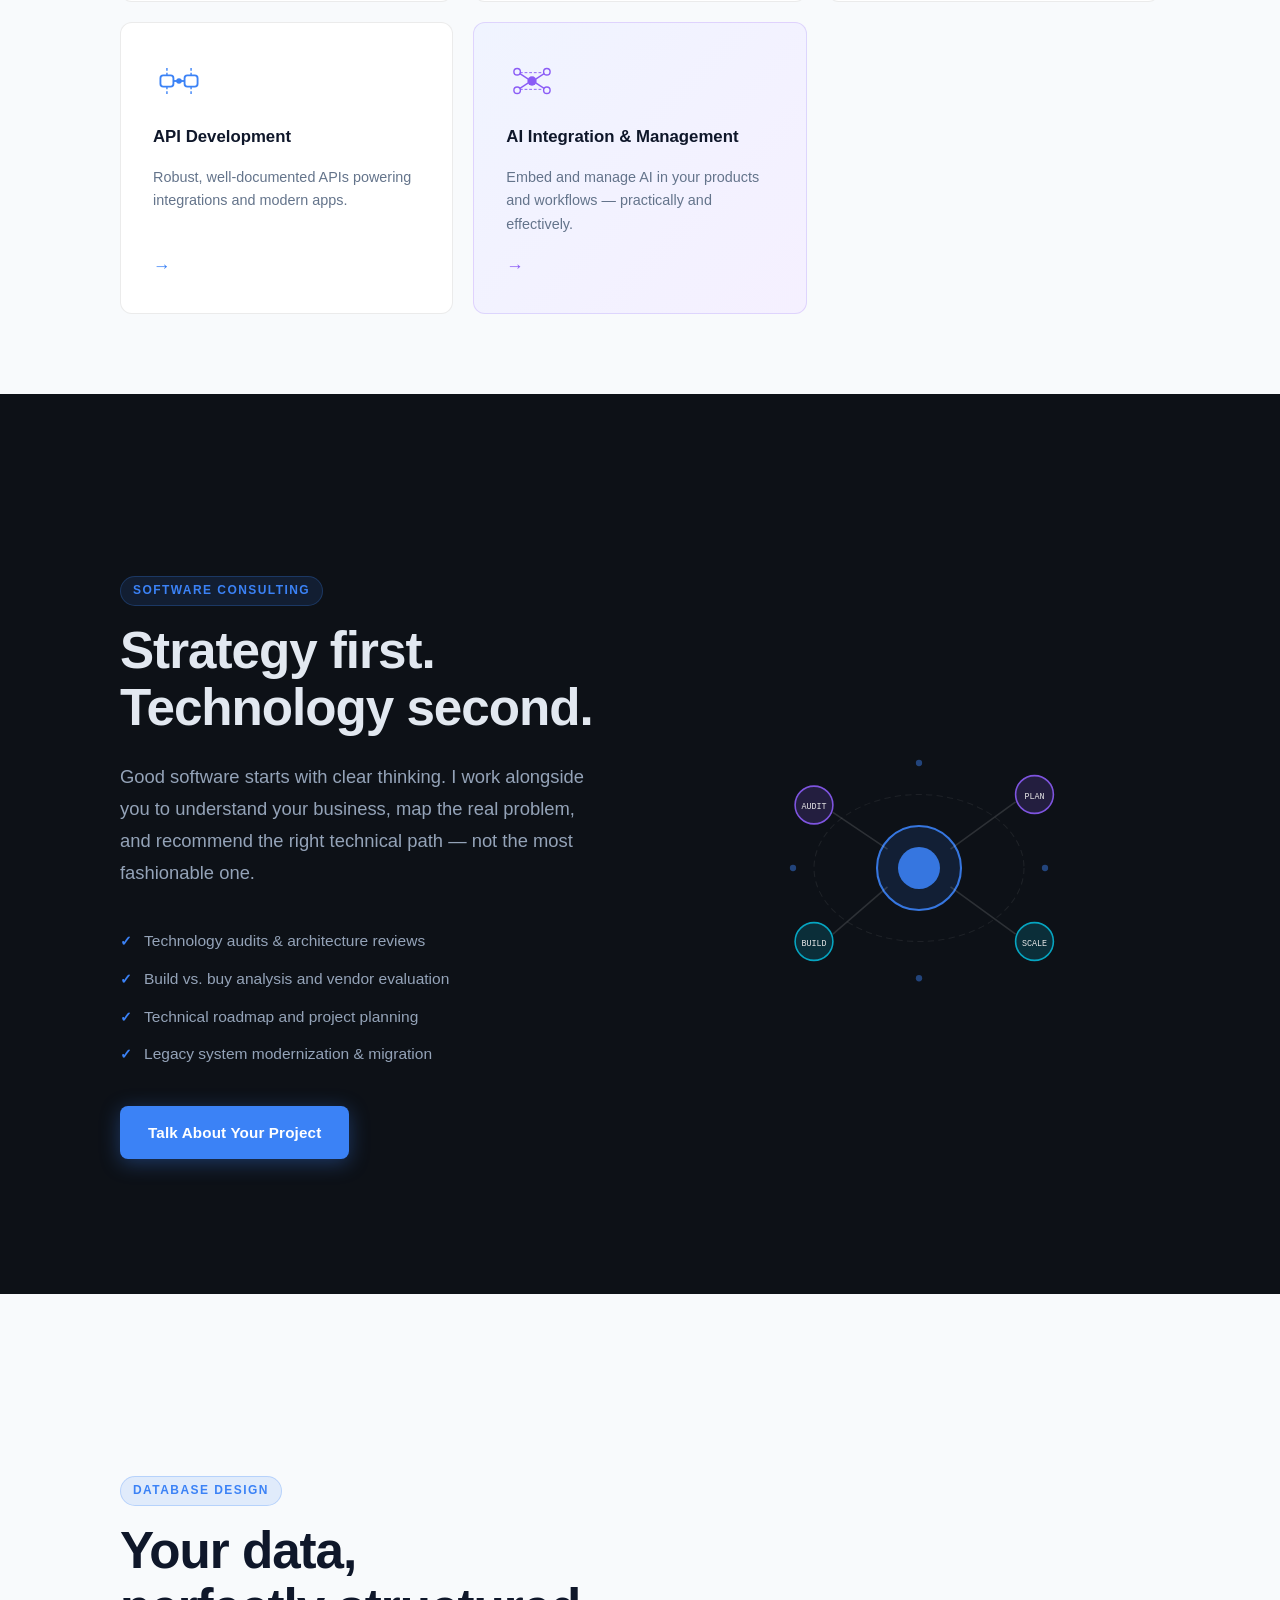
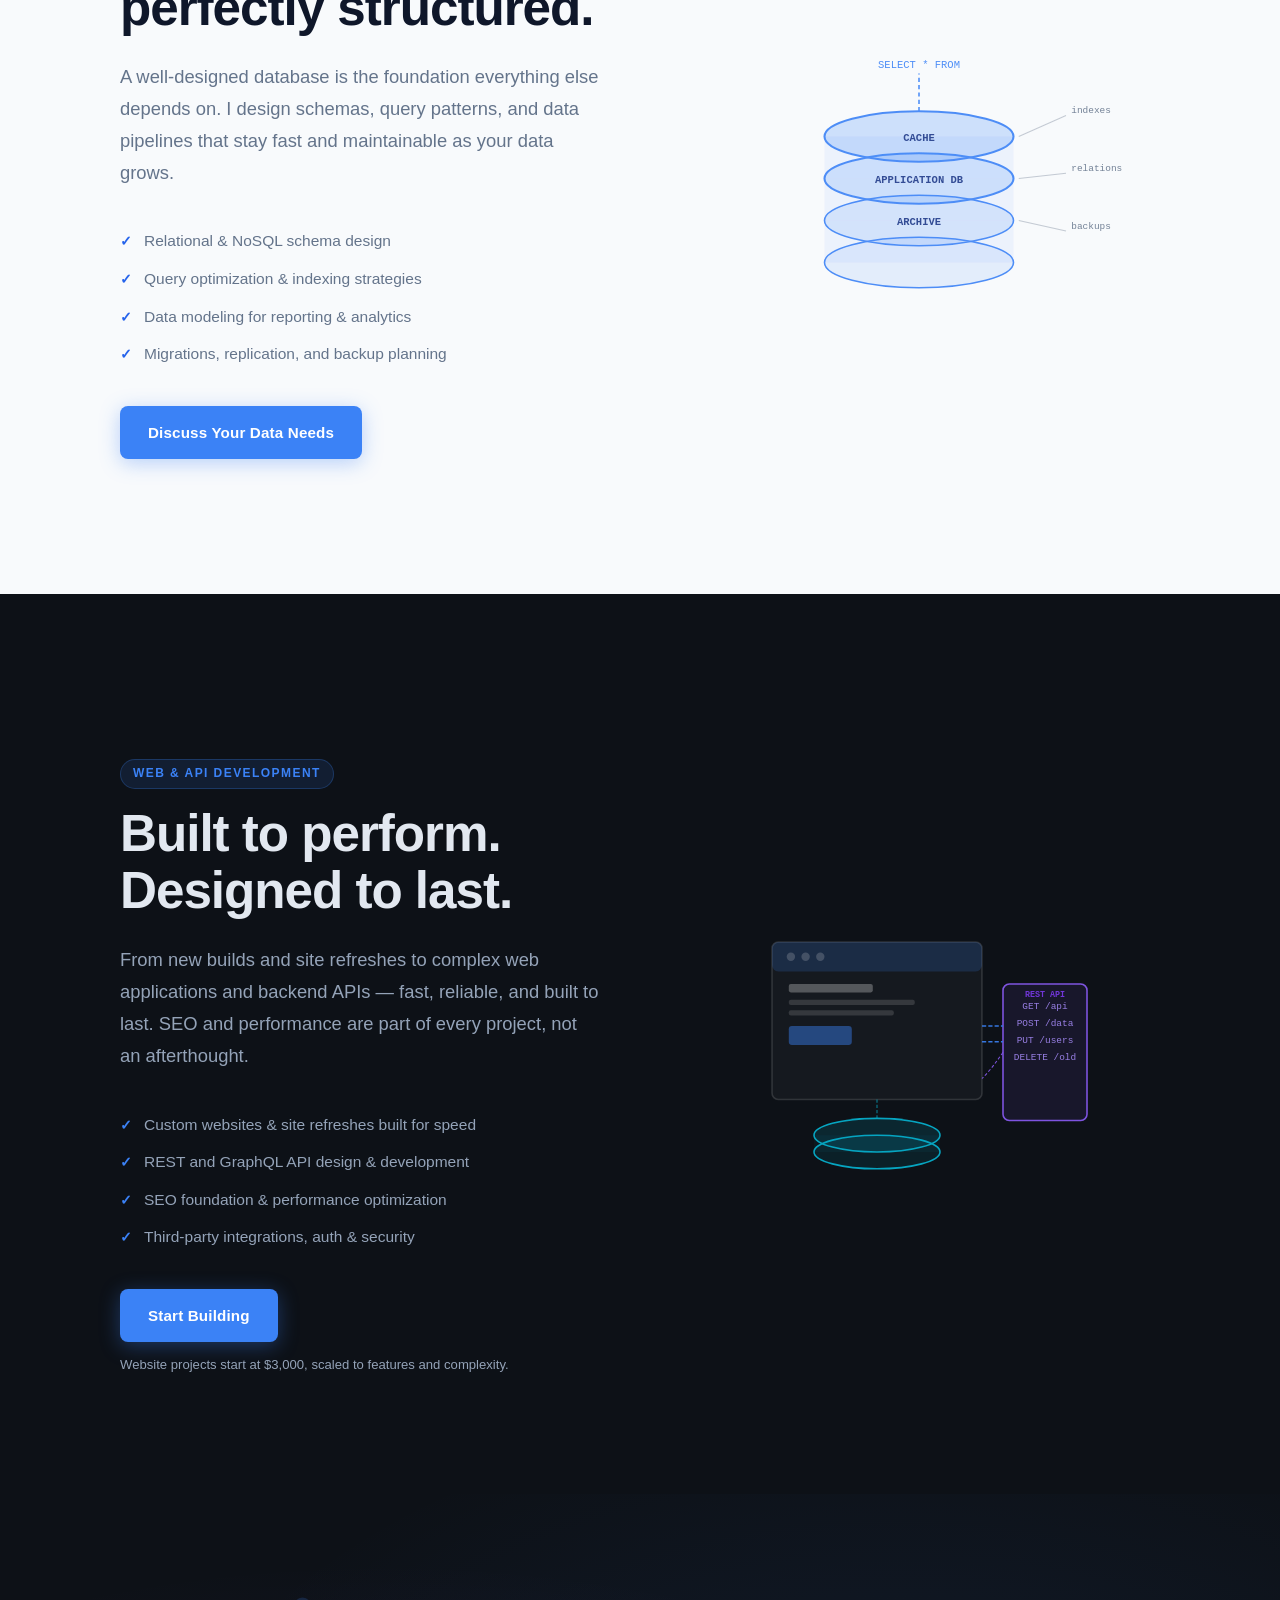
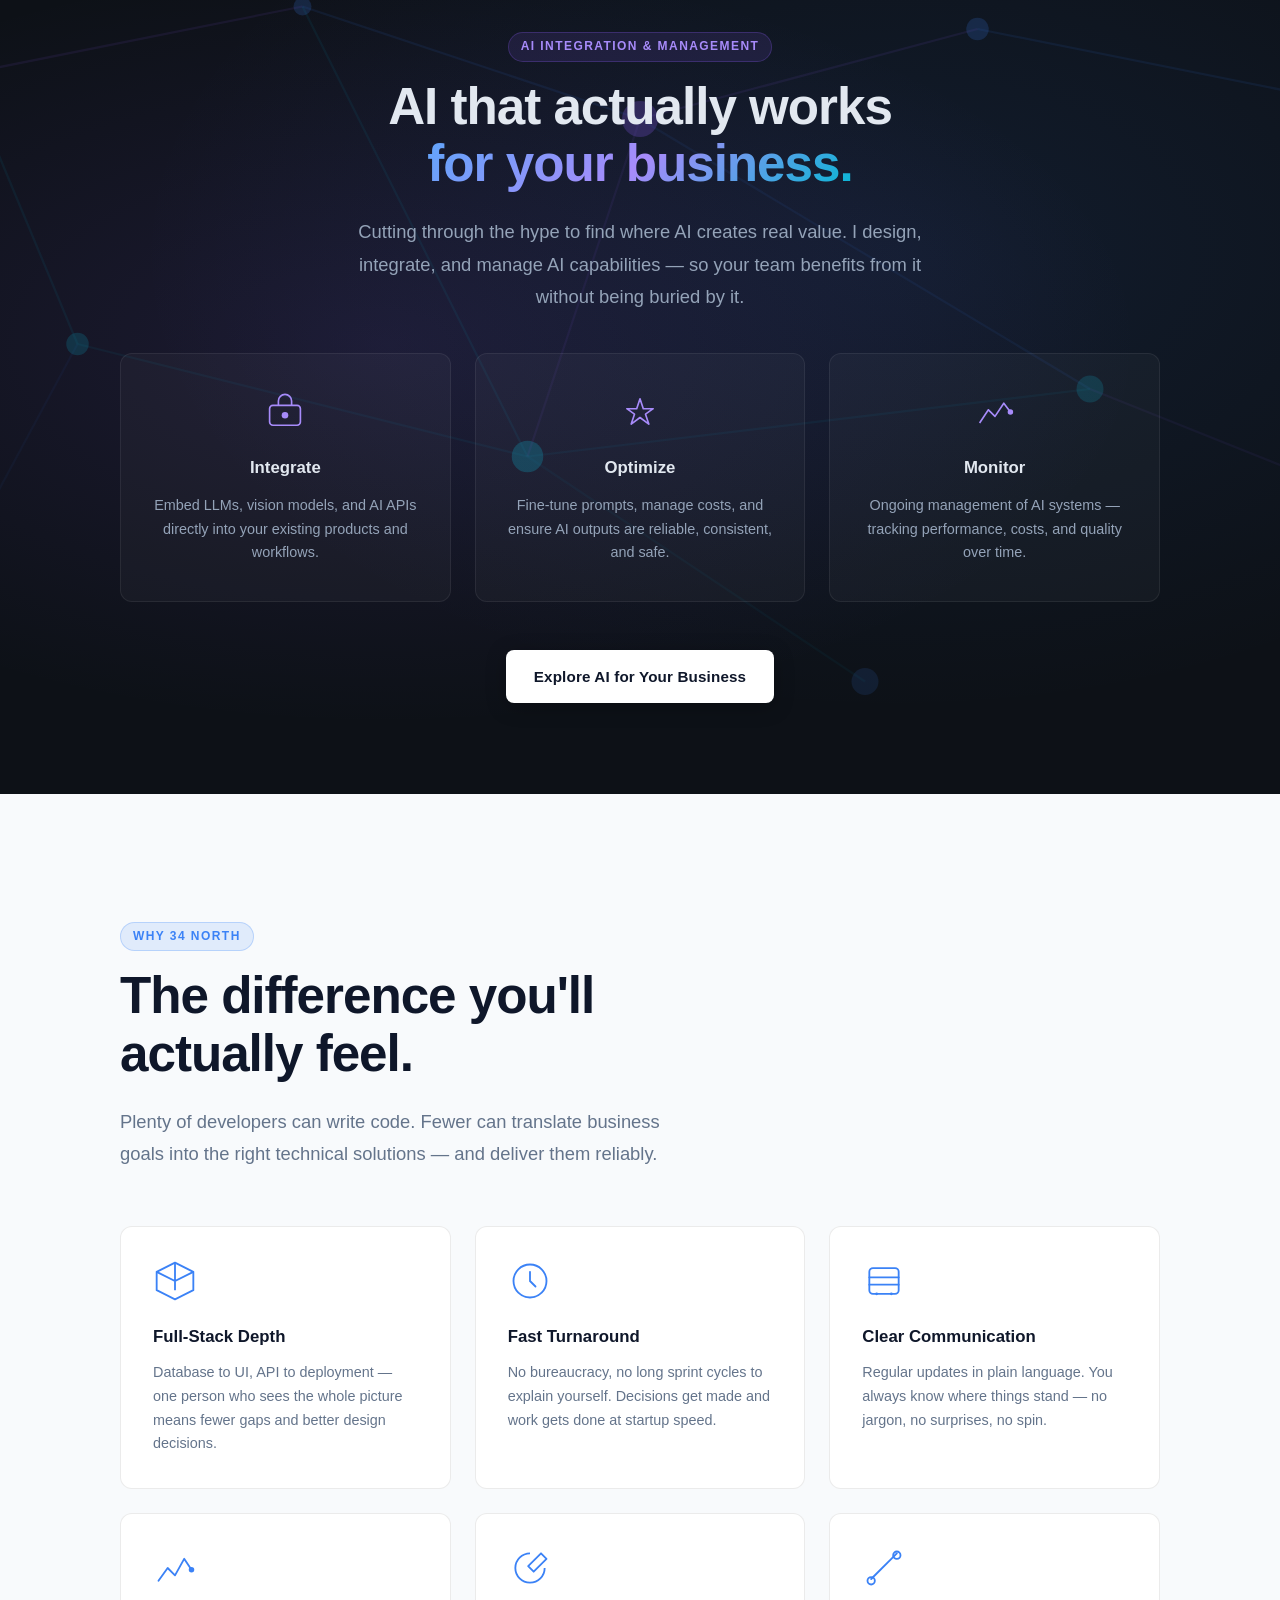
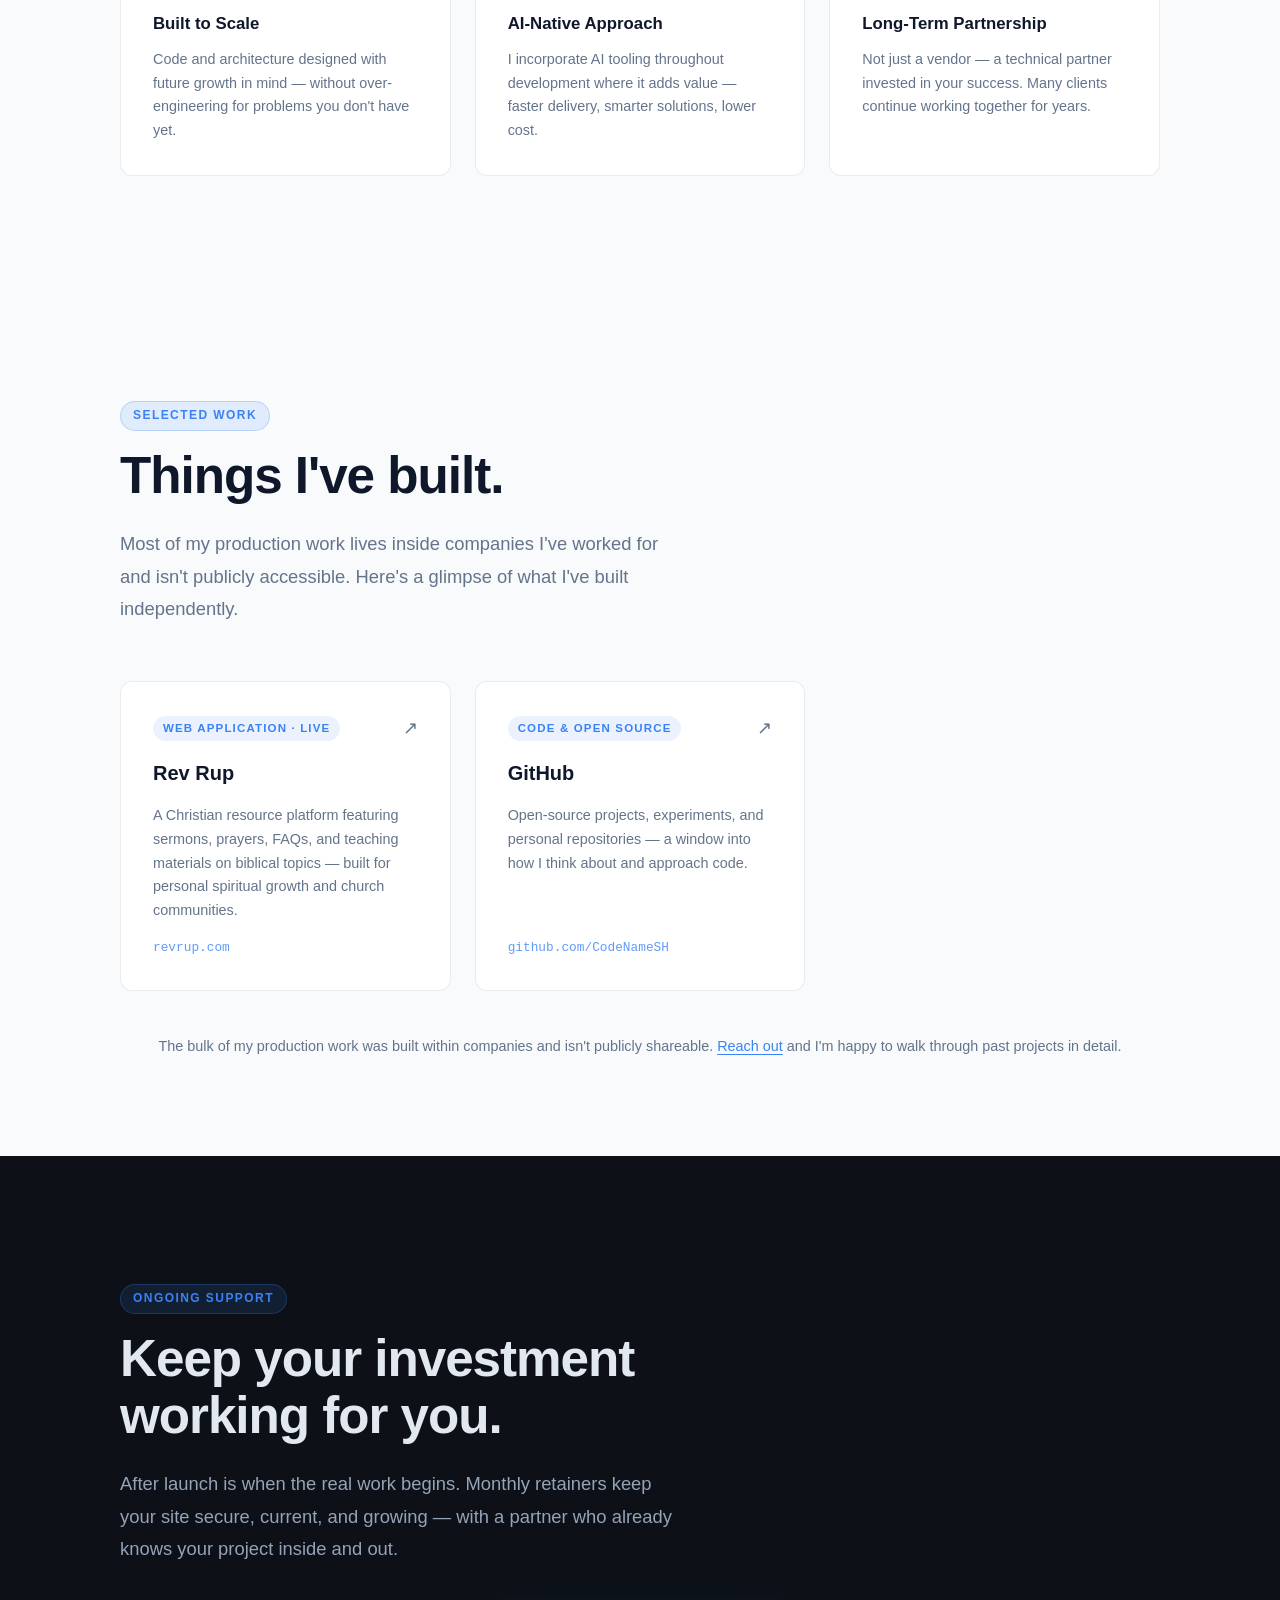
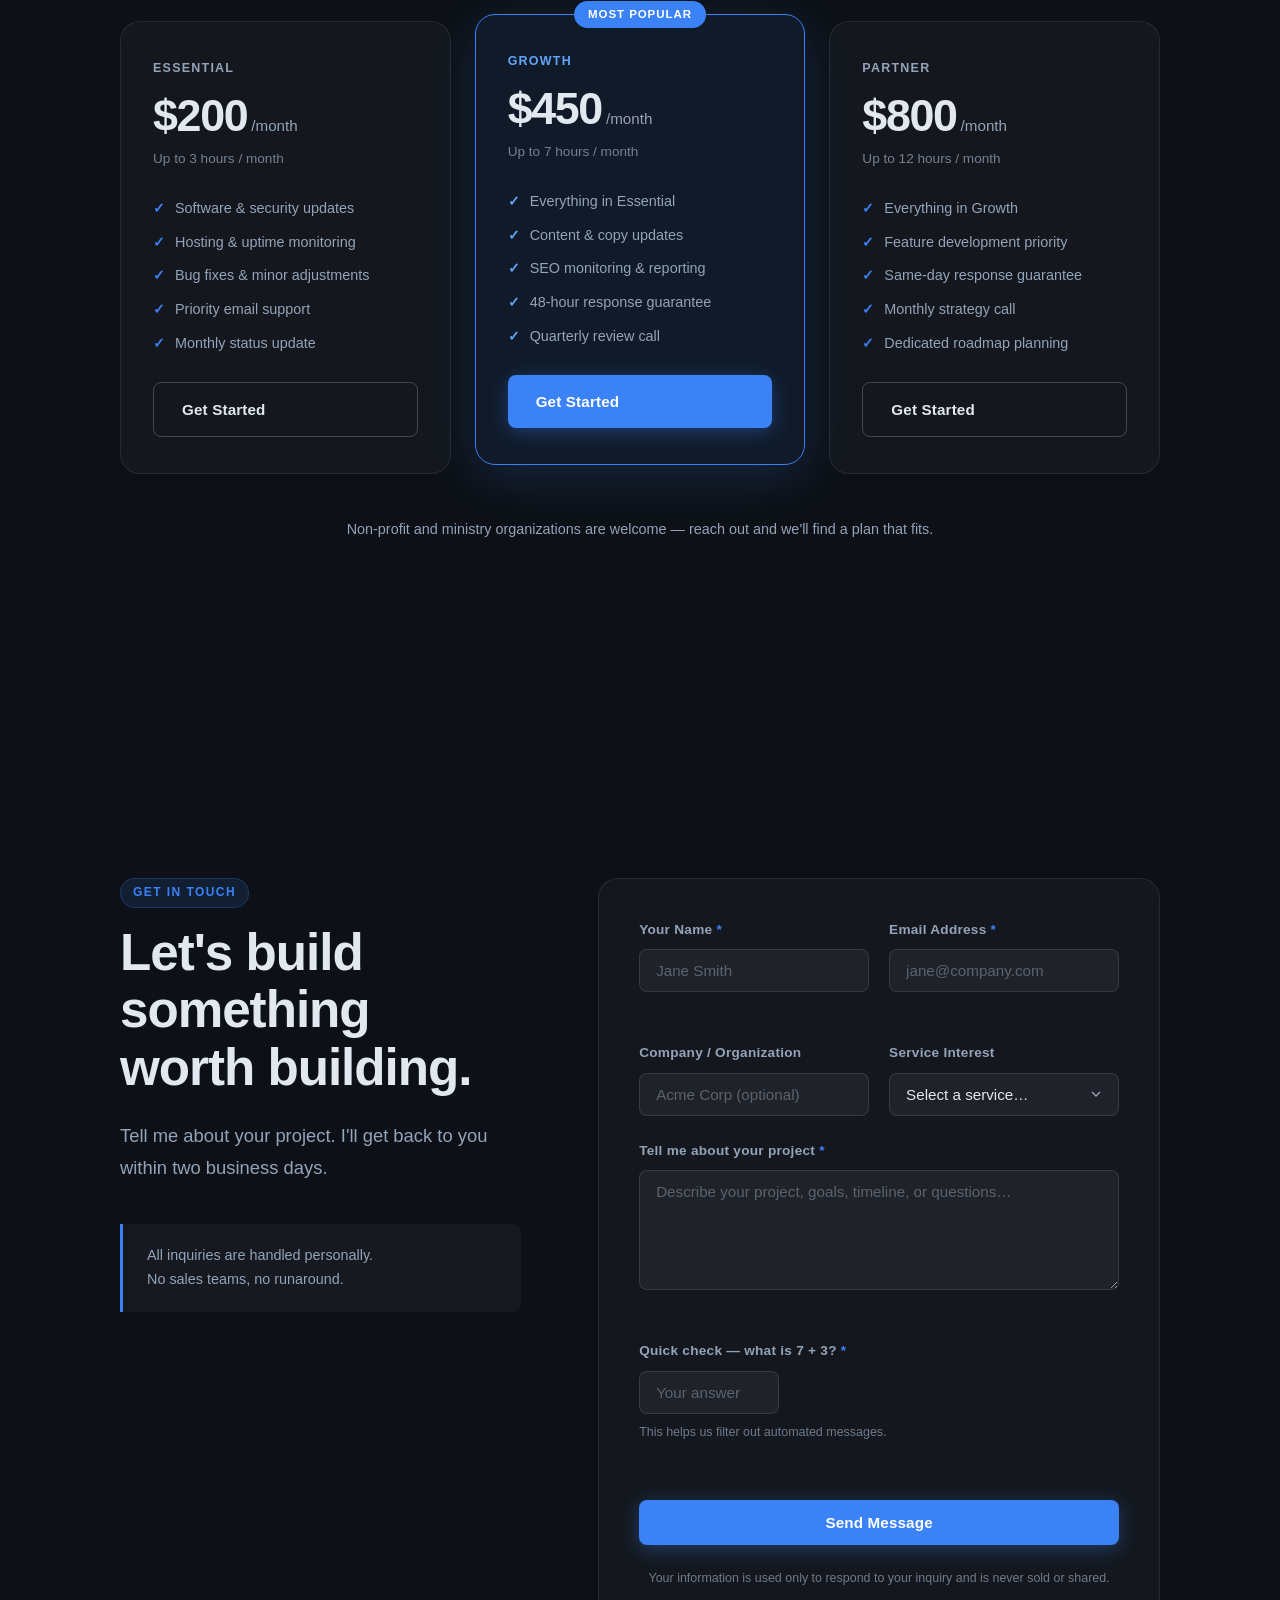
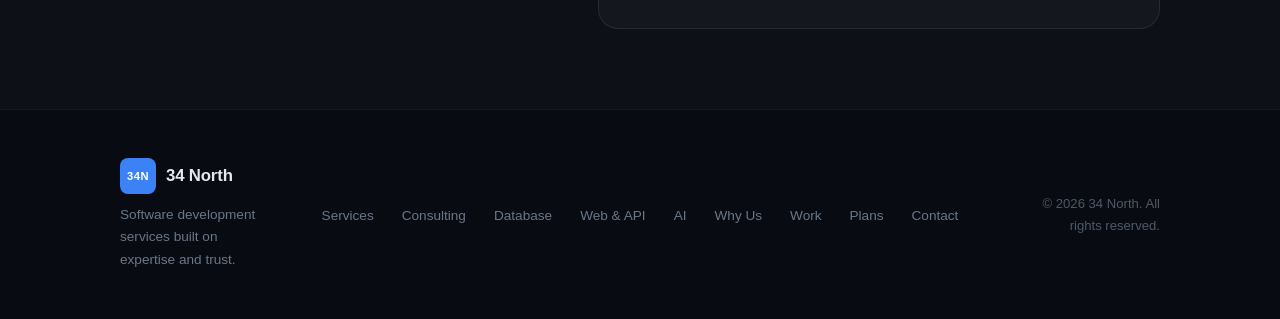
==== commit a73c2bd3: "usability changes, portfolio, google file" ====
--- a/index.html
+++ b/index.html
@@ -176,6 +176,7 @@
         <li><a href="#web-api">Web &amp; API</a></li>
         <li><a href="#ai">AI</a></li>
         <li><a href="#why-us">Why Us</a></li>
+        <li><a href="#work">Work</a></li>
         <li><a href="#plans">Plans</a></li>
         <li><a href="#contact" class="nav-cta">Contact</a></li>
       </ul>
@@ -198,6 +199,7 @@
       <li><a href="#web-api">Web &amp; API</a></li>
       <li><a href="#ai">AI</a></li>
       <li><a href="#why-us">Why Us</a></li>
+      <li><a href="#work">Work</a></li>
       <li><a href="#plans">Plans</a></li>
       <li><a href="#contact" class="mobile-cta">Get In Touch</a></li>
     </ul>
@@ -231,10 +233,6 @@
           <a href="#contact" class="btn btn--ghost">Start a Project</a>
         </div>
       </div>
-      <a href="#services" class="scroll-indicator" aria-label="Scroll to services">
-        <span class="scroll-line"></span>
-        <span class="scroll-label">Scroll</span>
-      </a>
     </section>
 
     <!-- ─── 2. Services Overview ───────────────────────────────────── -->
@@ -706,7 +704,52 @@
       </div>
     </section>
 
-    <!-- ─── 8. Retainer Plans ────────────────────────────────────── -->
+    <!-- ─── 8. Work & Projects ───────────────────────────────────── -->
+    <section id="work" class="section section--light" aria-labelledby="work-heading">
+      <div class="container">
+        <div class="section-label reveal">Selected Work</div>
+        <h2 id="work-heading" class="section-heading reveal reveal--delay-1">
+          Things I've built.
+        </h2>
+        <p class="section-sub reveal reveal--delay-2">
+          Most of my production work lives inside companies I've worked for and isn't
+          publicly accessible. Here's a glimpse of what I've built independently.
+        </p>
+
+        <div class="work-grid">
+          <a href="https://revrup.com" target="_blank" rel="noopener noreferrer"
+             class="work-card reveal reveal--delay-1"
+             aria-label="Visit Revrup — opens in new tab">
+            <div class="work-card__header">
+              <span class="work-card__type">Web Application &middot; Live</span>
+              <span class="work-card__ext" aria-hidden="true">↗</span>
+            </div>
+            <h3 class="work-card__title">Rev Rup</h3>
+            <p class="work-card__desc">A Christian resource platform featuring sermons, prayers, FAQs, and teaching materials on biblical topics — built for personal spiritual growth and church communities.</p>
+            <span class="work-card__url">revrup.com</span>
+          </a>
+
+          <a href="https://github.com/CodeNameSH" target="_blank" rel="noopener noreferrer"
+             class="work-card reveal reveal--delay-2"
+             aria-label="View GitHub profile — opens in new tab">
+            <div class="work-card__header">
+              <span class="work-card__type">Code &amp; Open Source</span>
+              <span class="work-card__ext" aria-hidden="true">↗</span>
+            </div>
+            <h3 class="work-card__title">GitHub</h3>
+            <p class="work-card__desc">Open-source projects, experiments, and personal repositories — a window into how I think about and approach code.</p>
+            <span class="work-card__url">github.com/CodeNameSH</span>
+          </a>
+        </div>
+
+        <p class="work-note reveal reveal--delay-3">
+          The bulk of my production work was built within companies and isn't publicly shareable.
+          <a href="#contact">Reach out</a> and I'm happy to walk through past projects in detail.
+        </p>
+      </div>
+    </section>
+
+    <!-- ─── 9. Retainer Plans ────────────────────────────────────── -->
     <section id="plans" class="section section--dark" aria-labelledby="plans-heading">
       <div class="container">
         <div class="section-label reveal">Ongoing Support</div>
@@ -787,7 +830,7 @@
       </div>
     </section>
 
-    <!-- ─── 9. Contact ────────────────────────────────────────────── -->
+    <!-- ─── 10. Contact ───────────────────────────────────────────── -->
     <section id="contact" class="section section--dark" aria-labelledby="contact-heading">
       <div class="container contact-layout">
         <div class="contact-intro">
@@ -967,6 +1010,7 @@
           <li><a href="#web-api">Web &amp; API</a></li>
           <li><a href="#ai">AI</a></li>
           <li><a href="#why-us">Why Us</a></li>
+          <li><a href="#work">Work</a></li>
           <li><a href="#plans">Plans</a></li>
           <li><a href="#contact">Contact</a></li>
         </ul>
--- a/styles.css
+++ b/styles.css
@@ -47,7 +47,6 @@
 html {
   font-size: 16px;
   scroll-behavior: smooth;
-  scroll-snap-type: y proximity;
   -webkit-text-size-adjust: 100%;
 }
 
@@ -107,7 +106,6 @@
   display: flex;
   align-items: center;
   padding: calc(var(--nav-height) + 60px) 0 80px;
-  scroll-snap-align: start;
   overflow: hidden;
 }
 
@@ -551,36 +549,6 @@
   justify-content: center;
 }
 
-.scroll-indicator {
-  position: absolute;
-  bottom: 40px;
-  left: 50%;
-  transform: translateX(-50%);
-  display: flex;
-  flex-direction: column;
-  align-items: center;
-  gap: 8px;
-  color: var(--text-faint);
-  font-size: 0.7rem;
-  letter-spacing: 0.1em;
-  text-transform: uppercase;
-  opacity: 0.6;
-  transition: opacity 0.3s;
-}
-.scroll-indicator:hover { opacity: 1; }
-
-.scroll-line {
-  width: 1px;
-  height: 40px;
-  background: linear-gradient(to bottom, transparent, var(--text-faint));
-  animation: scrollDrop 2s ease-in-out infinite;
-}
-
-@keyframes scrollDrop {
-  0% { transform: scaleY(0); transform-origin: top; opacity: 0; }
-  50% { transform: scaleY(1); transform-origin: top; opacity: 1; }
-  100% { transform: scaleY(0); transform-origin: bottom; opacity: 0; }
-}
 
 /* ─── Services Grid ───────────────────────────────────────────── */
 .services-grid {
@@ -842,6 +810,91 @@
   font-size: 0.9rem;
   color: var(--text-muted);
   line-height: 1.65;
+}
+
+/* ─── Work / Projects Grid ───────────────────────────────────── */
+.work-grid {
+  display: grid;
+  grid-template-columns: repeat(auto-fill, minmax(320px, 1fr));
+  gap: 24px;
+  margin-top: 56px;
+}
+
+.work-card {
+  display: flex;
+  flex-direction: column;
+  gap: 14px;
+  padding: 32px;
+  background: var(--bg-white);
+  border: 1.5px solid var(--border-light);
+  border-radius: var(--radius);
+  text-decoration: none;
+  color: var(--text-dark);
+  transition: border-color 0.25s, box-shadow 0.25s, transform 0.25s var(--ease-out);
+}
+
+.work-card:hover {
+  border-color: var(--accent);
+  box-shadow: 0 8px 40px rgba(59, 130, 246, 0.12);
+  transform: translateY(-3px);
+}
+
+.work-card__header {
+  display: flex;
+  align-items: center;
+  justify-content: space-between;
+}
+
+.work-card__type {
+  font-size: 0.72rem;
+  font-weight: 700;
+  letter-spacing: 0.1em;
+  text-transform: uppercase;
+  color: var(--accent);
+  background: rgba(59, 130, 246, 0.1);
+  padding: 3px 10px;
+  border-radius: 100px;
+}
+
+.work-card__ext {
+  font-size: 1.1rem;
+  color: var(--text-muted);
+  transition: transform 0.2s var(--ease-out);
+}
+.work-card:hover .work-card__ext { transform: translate(3px, -3px); }
+
+.work-card__title {
+  font-size: 1.25rem;
+  font-weight: 700;
+  color: var(--text-dark);
+}
+
+.work-card__desc {
+  font-size: 0.9rem;
+  color: var(--text-muted);
+  line-height: 1.65;
+  flex: 1;
+}
+
+.work-card__url {
+  font-size: 0.8rem;
+  font-family: var(--font-mono);
+  color: var(--accent);
+  opacity: 0.8;
+}
+
+.work-note {
+  margin-top: 44px;
+  font-size: 0.9rem;
+  color: var(--text-muted);
+  text-align: center;
+  line-height: 1.65;
+}
+
+.work-note a {
+  color: var(--accent);
+  text-decoration: underline;
+  text-underline-offset: 3px;
 }
 
 /* ─── Contact Section ────────────────────────────────────────── */
@@ -1314,8 +1367,8 @@
 
 /* ─── Print ───────────────────────────────────────────────────── */
 @media print {
-  .site-header, .scroll-indicator, .mobile-menu, .mobile-overlay { display: none; }
-  .section { min-height: auto; padding: 40px 0; scroll-snap-align: none; }
+  .site-header, .mobile-menu, .mobile-overlay { display: none; }
+  .section { min-height: auto; padding: 40px 0; }
   .reveal { opacity: 1; transform: none; }
   .orb, .hero-bg-grid, .ai-network { display: none; }
 }
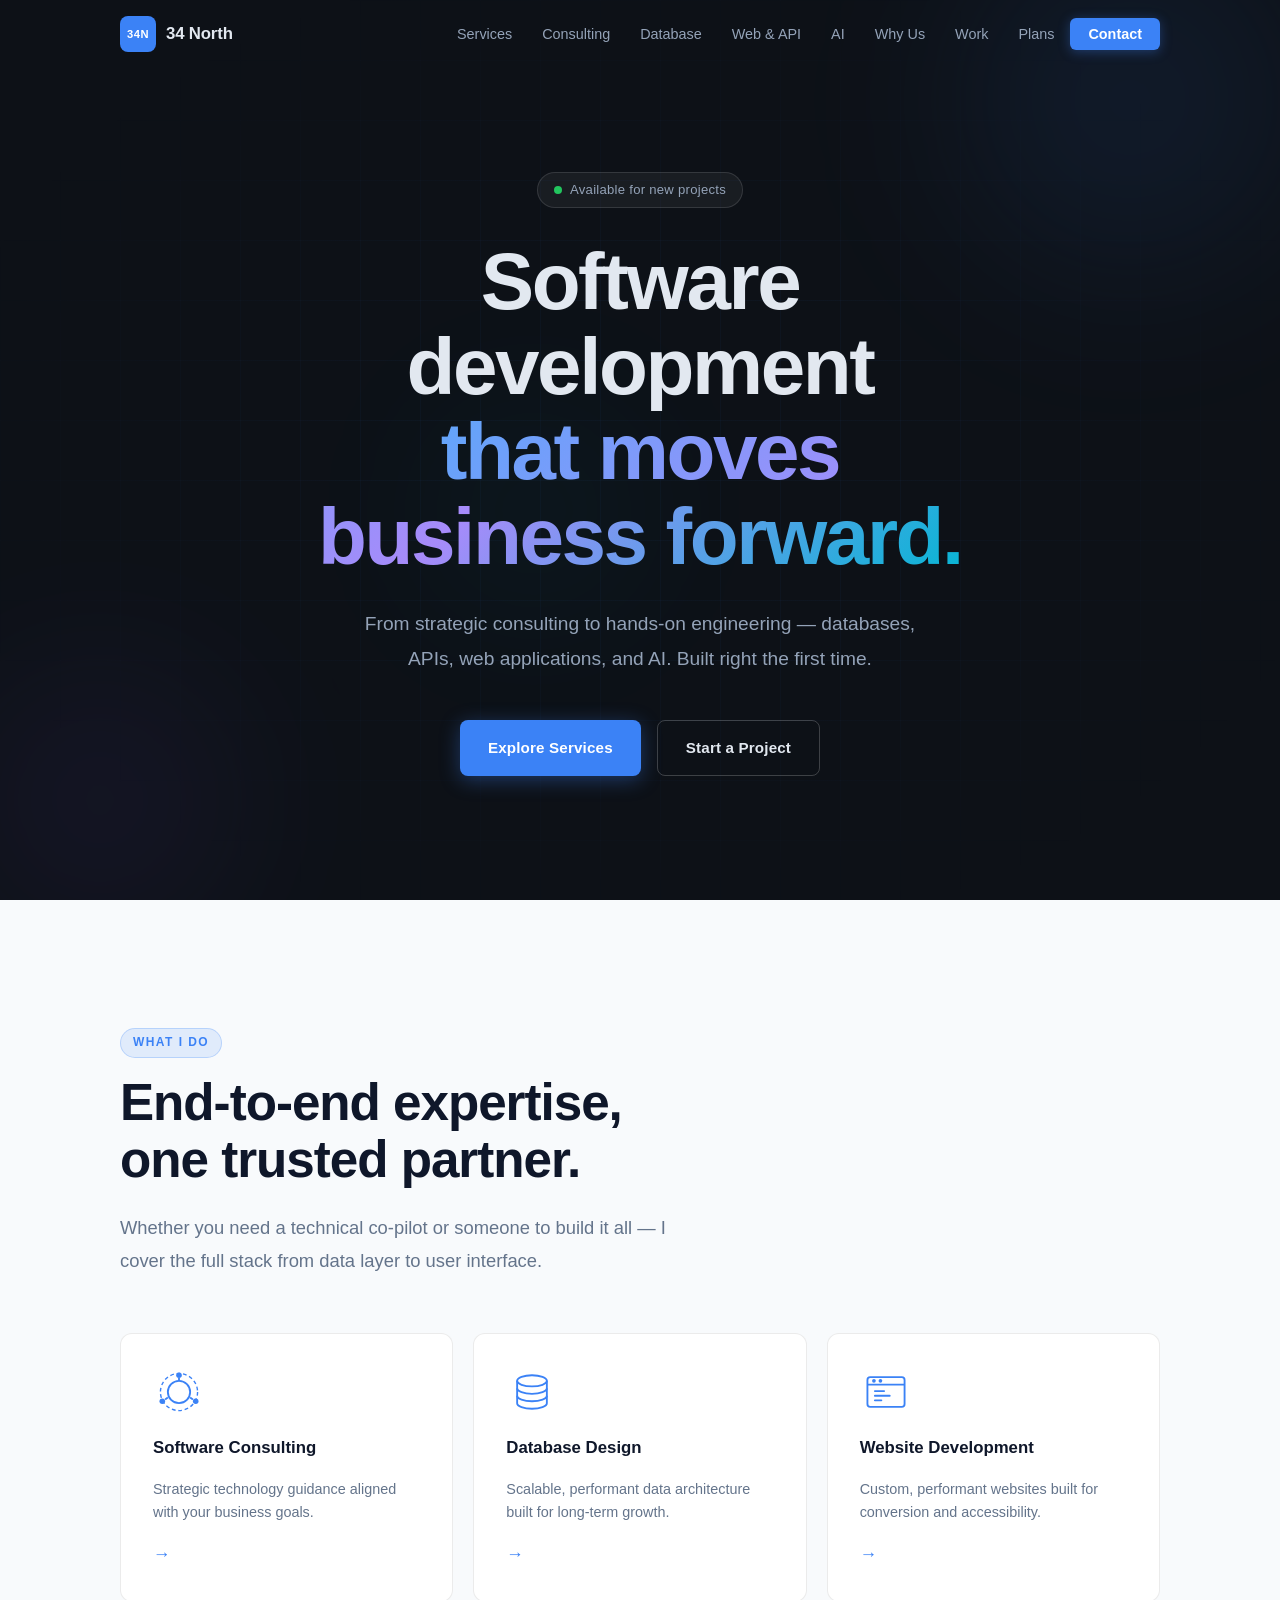
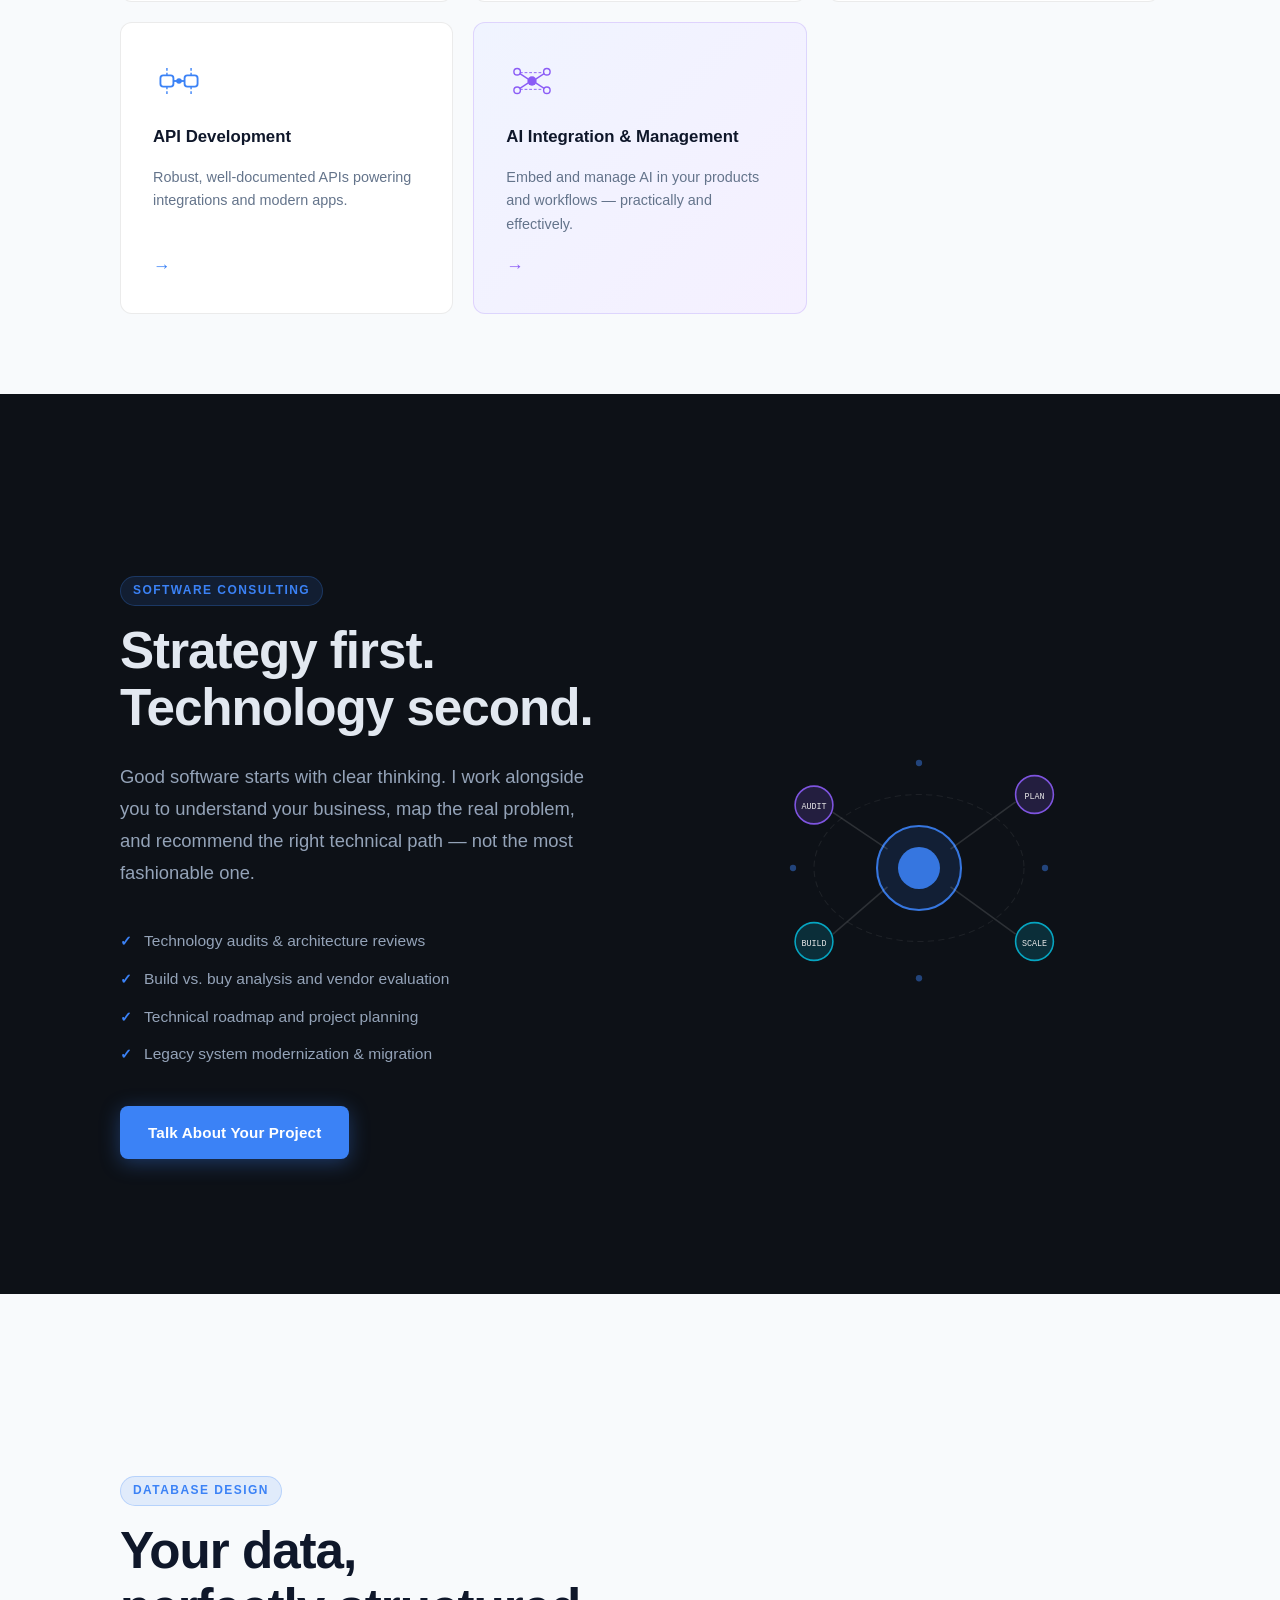
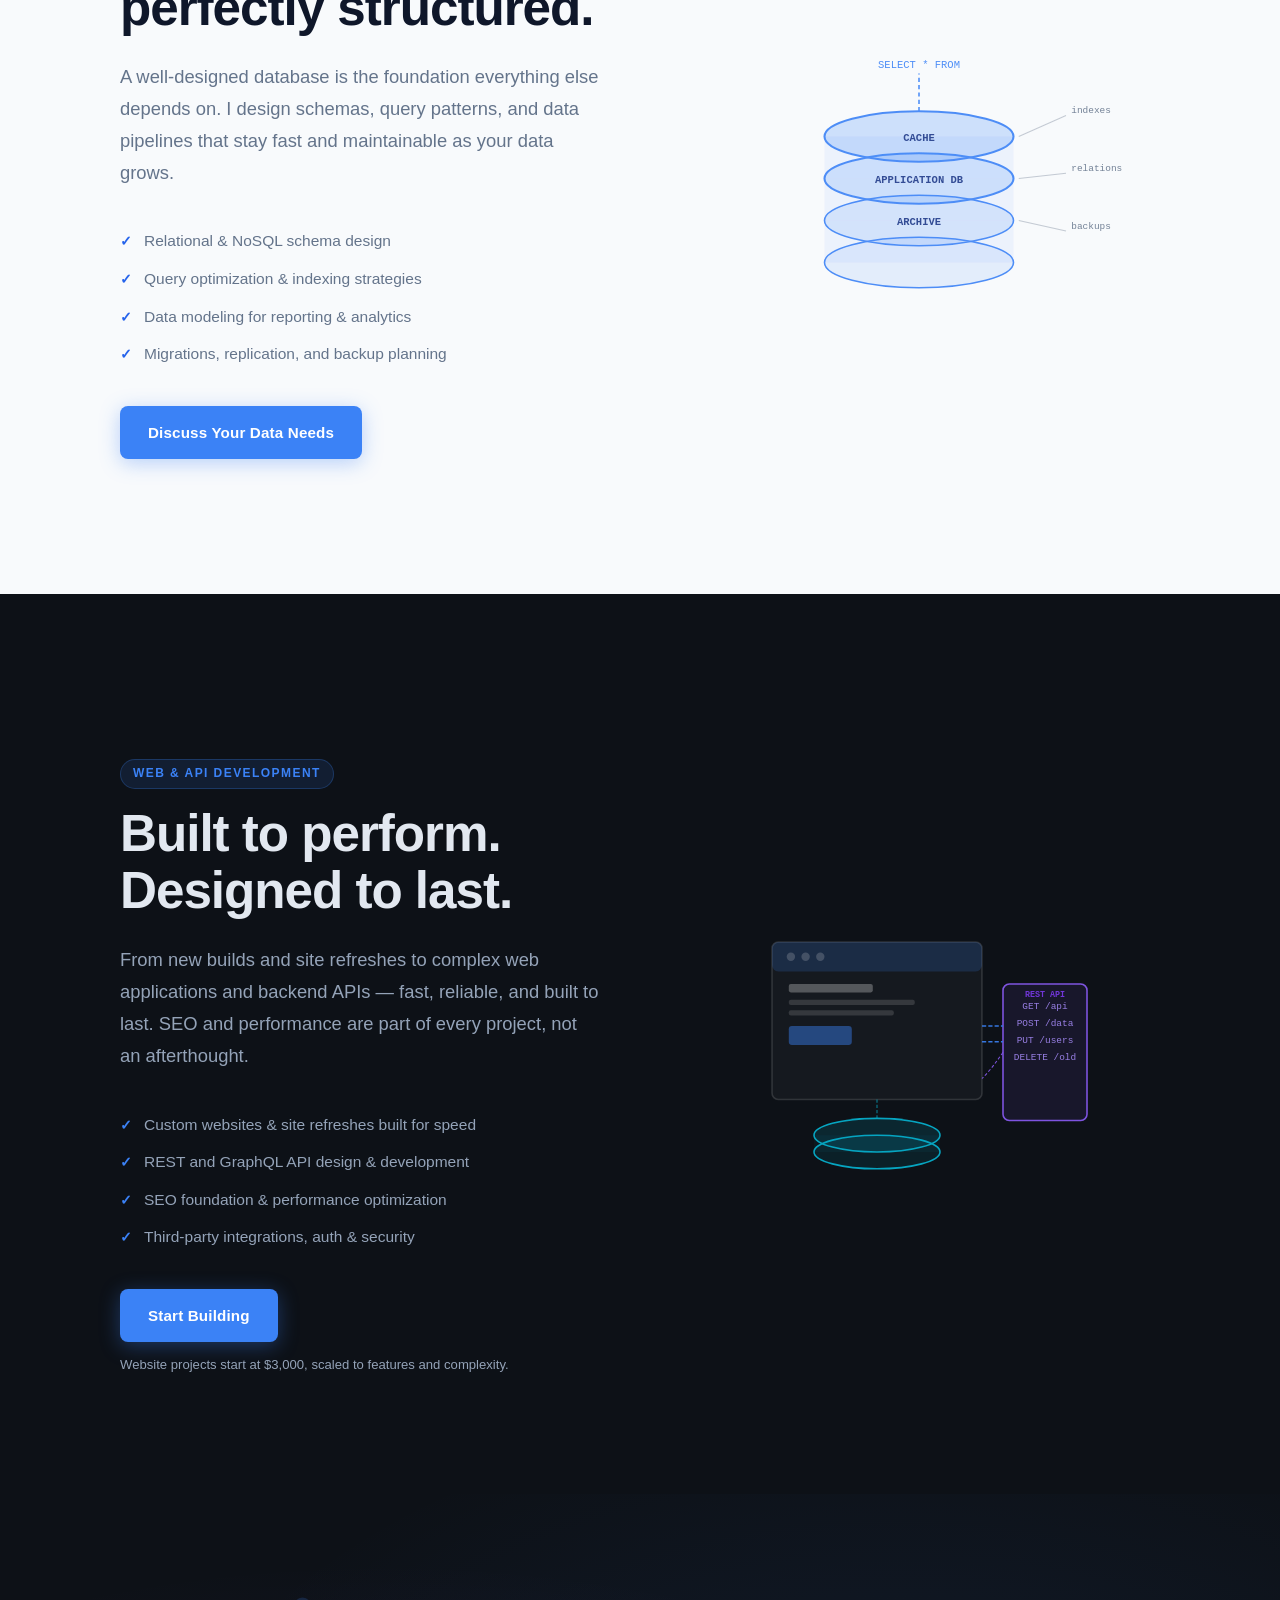
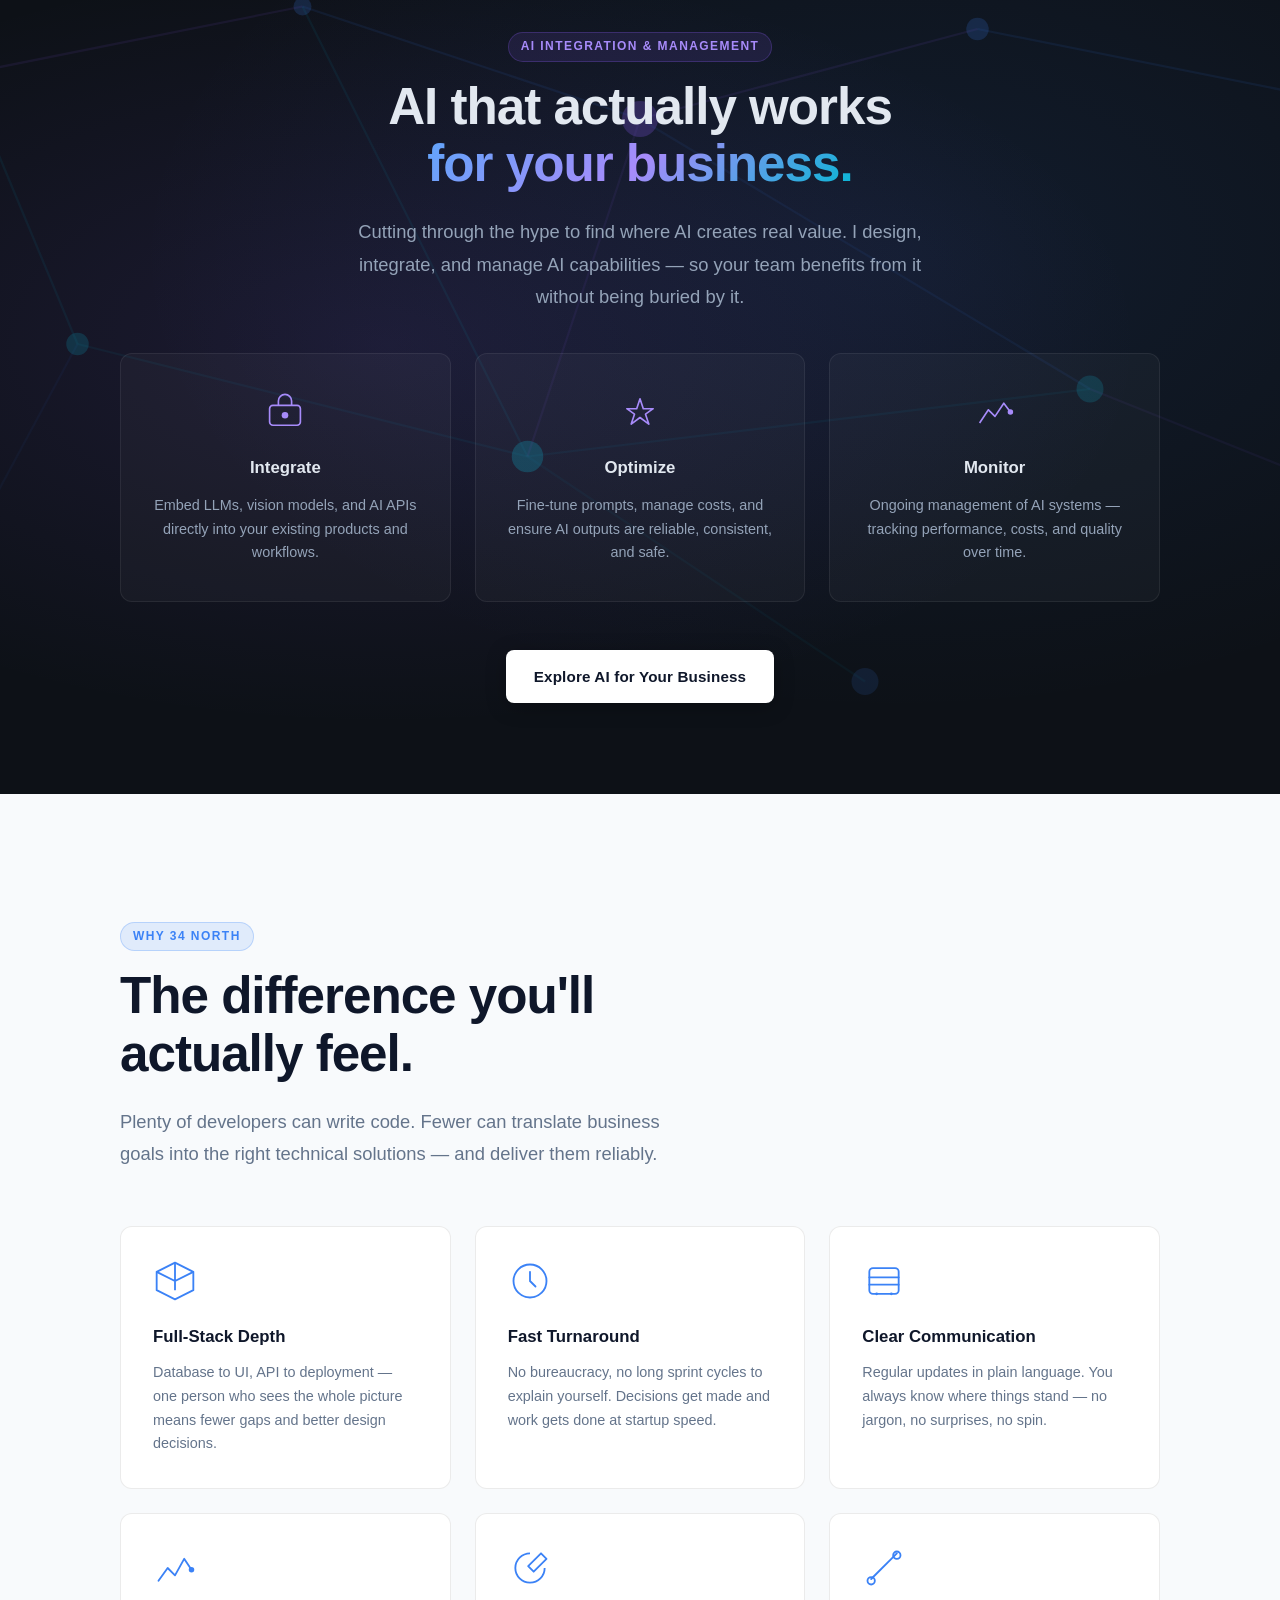
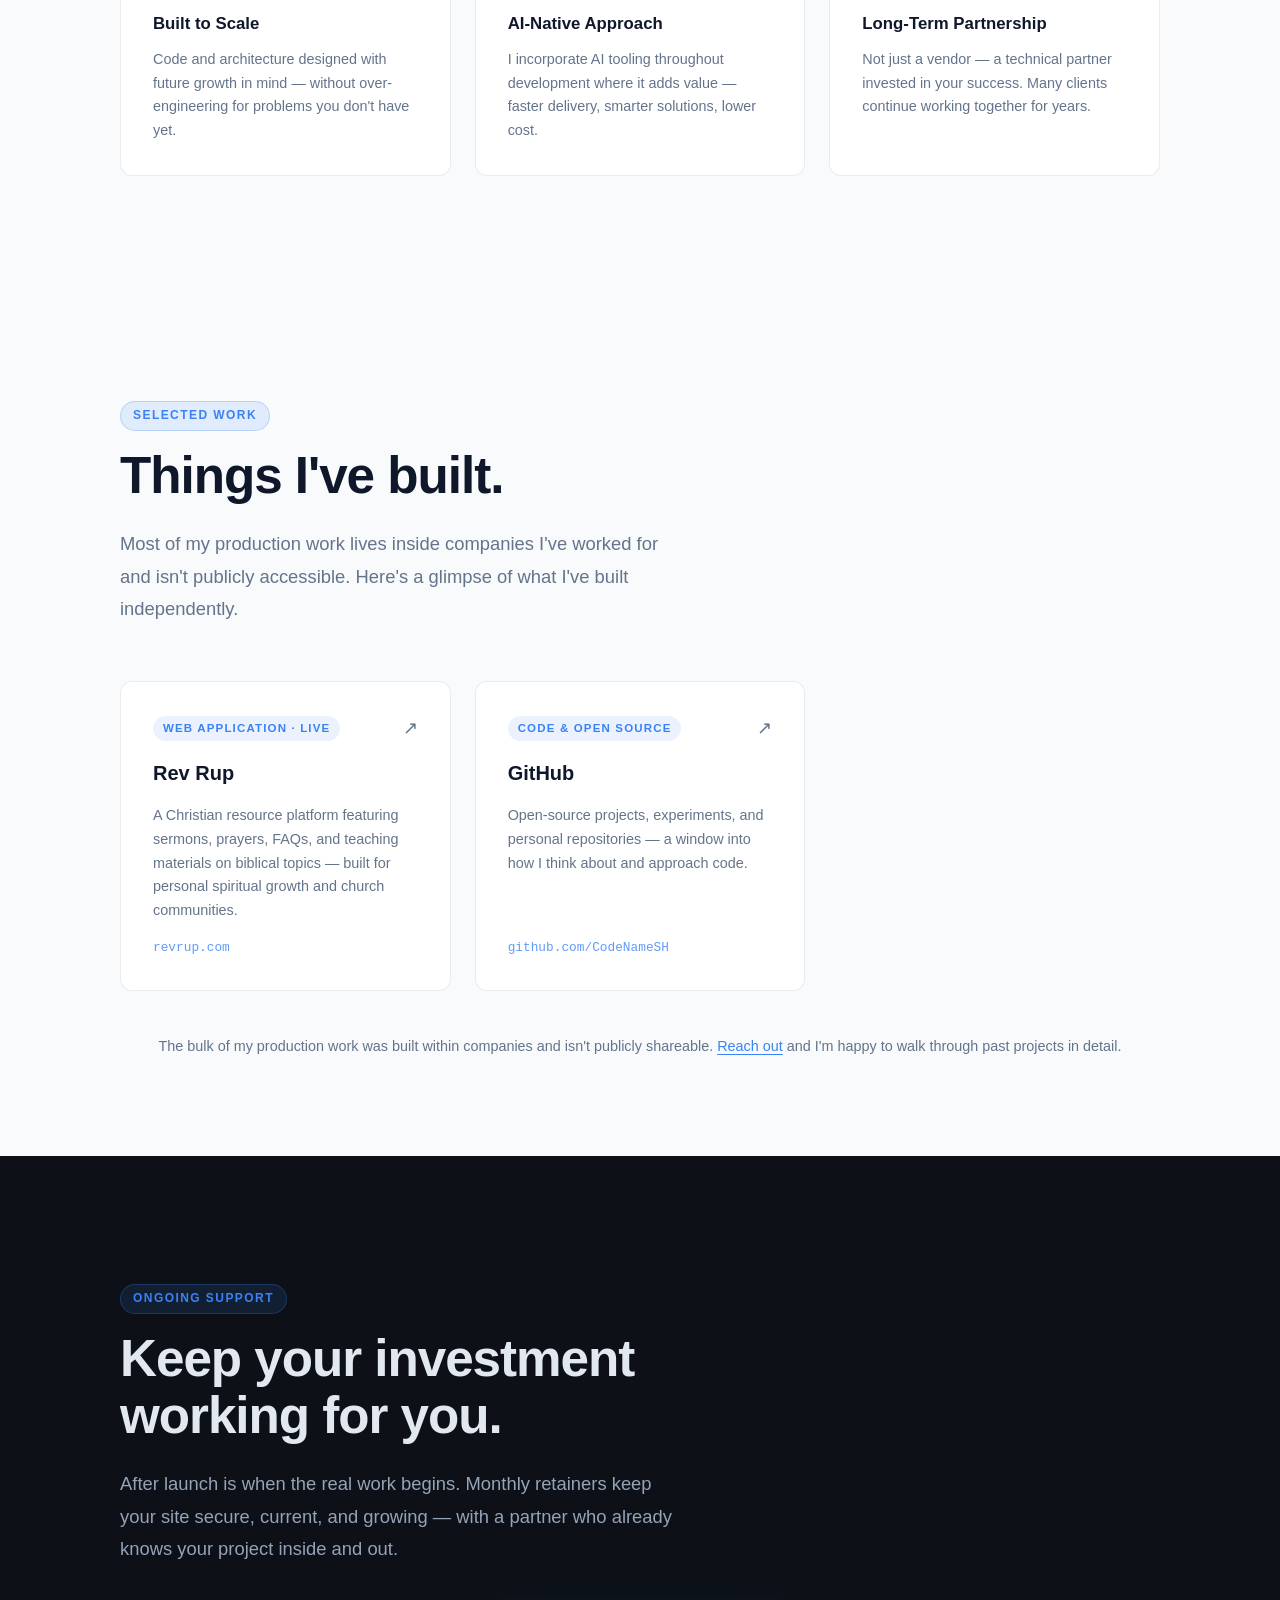
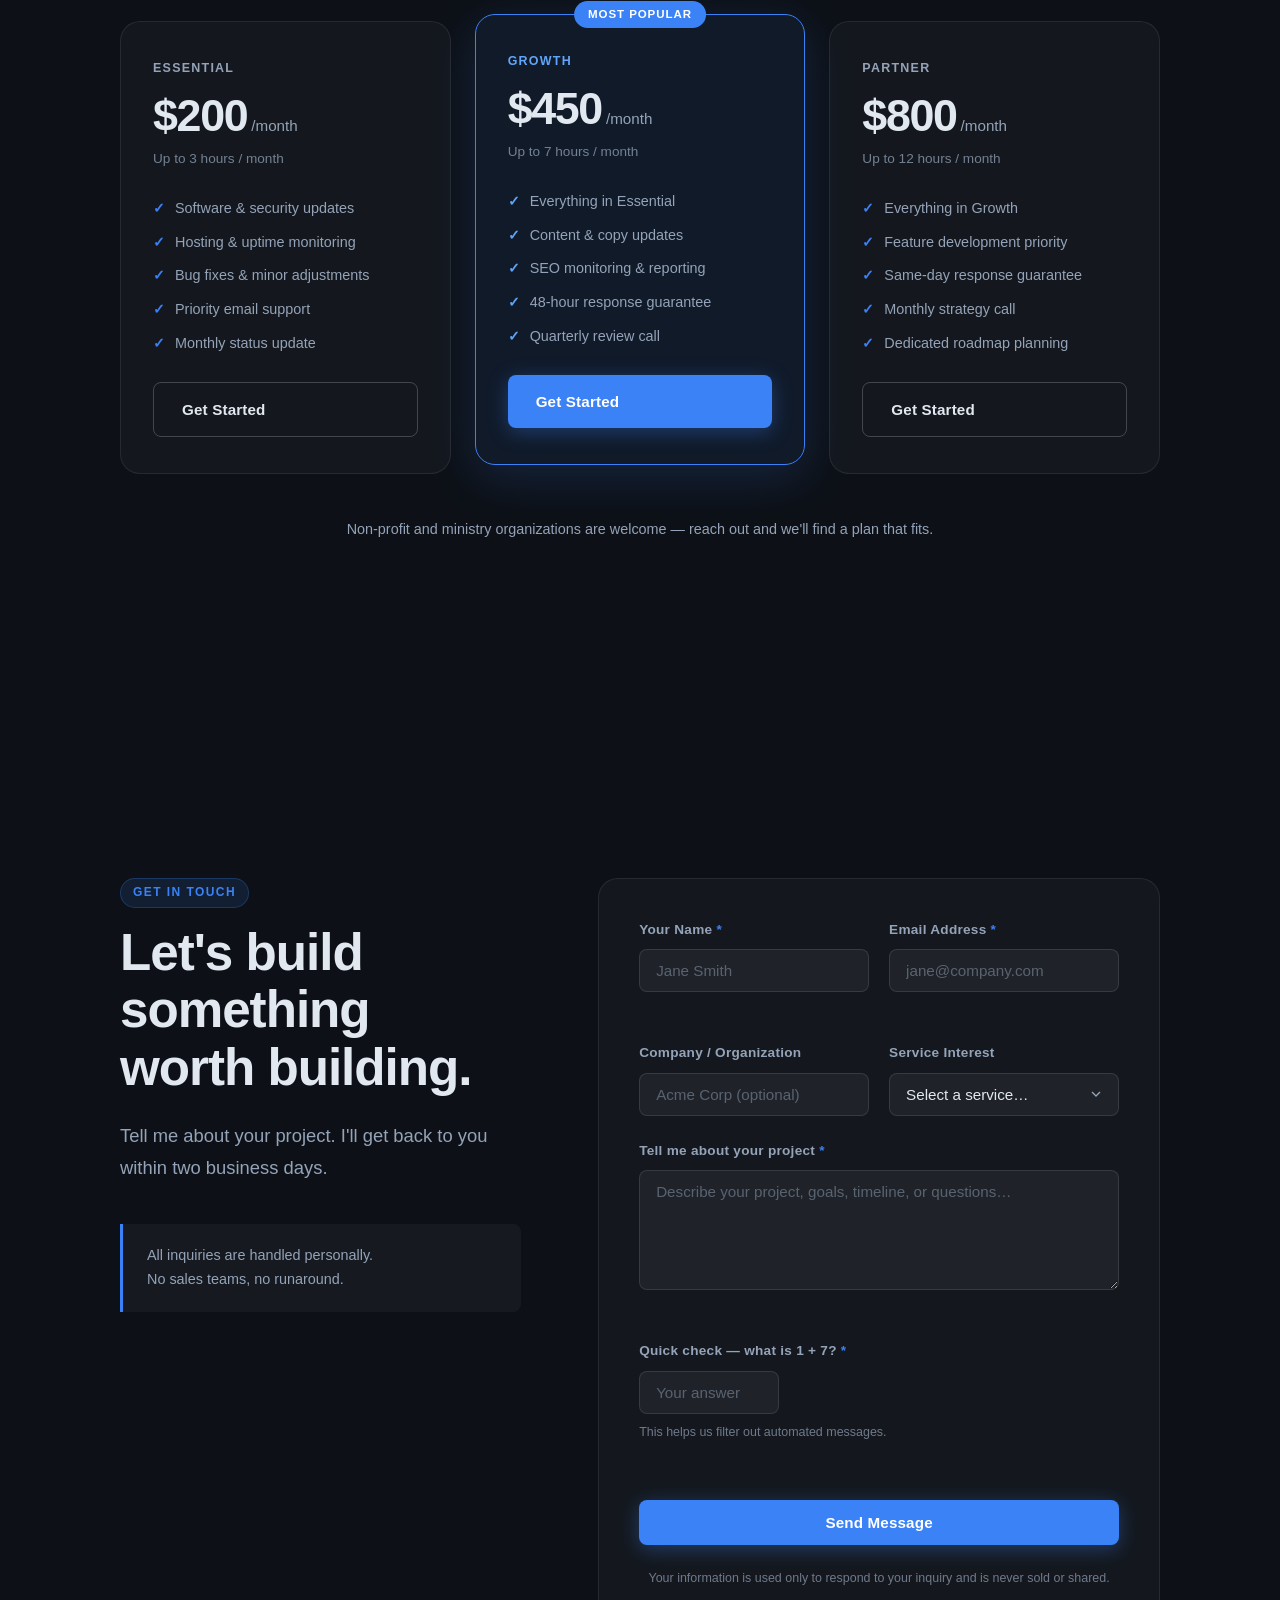
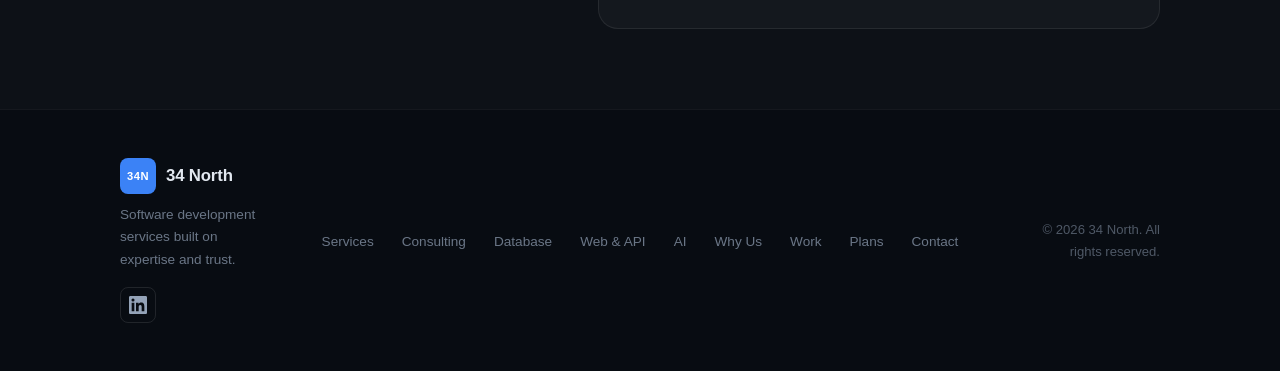
==== commit ab64f7b7: "add linked in" ====
--- a/index.html
+++ b/index.html
@@ -1001,6 +1001,13 @@
           <span class="logo-text">34 North</span>
         </a>
         <p>Software development services built on expertise and trust.</p>
+        <div class="footer-social">
+          <a href="https://www.linkedin.com/company/119203913/" target="_blank" rel="noopener noreferrer" aria-label="34 North on LinkedIn" class="social-link">
+            <svg viewBox="0 0 24 24" fill="currentColor" xmlns="http://www.w3.org/2000/svg">
+              <path d="M20.447 20.452h-3.554v-5.569c0-1.328-.027-3.037-1.852-3.037-1.853 0-2.136 1.445-2.136 2.939v5.667H9.351V9h3.414v1.561h.046c.477-.9 1.637-1.85 3.37-1.85 3.601 0 4.267 2.37 4.267 5.455v6.286zM5.337 7.433a2.062 2.062 0 0 1-2.063-2.065 2.064 2.064 0 1 1 2.063 2.065zm1.782 13.019H3.555V9h3.564v11.452zM22.225 0H1.771C.792 0 0 .774 0 1.729v20.542C0 23.227.792 24 1.771 24h20.451C23.2 24 24 23.227 24 22.271V1.729C24 .774 23.2 0 22.222 0h.003z"/>
+            </svg>
+          </a>
+        </div>
       </div>
       <nav class="footer-nav" aria-label="Footer navigation">
         <ul role="list">
--- a/styles.css
+++ b/styles.css
@@ -1117,6 +1117,35 @@
   color: var(--text-faint);
   margin-top: 10px;
   opacity: 0.7;
+}
+
+.footer-social {
+  display: flex;
+  gap: 12px;
+  margin-top: 16px;
+}
+
+.social-link {
+  display: flex;
+  align-items: center;
+  justify-content: center;
+  width: 36px;
+  height: 36px;
+  border-radius: 8px;
+  color: var(--text-faint);
+  border: 1px solid rgba(255,255,255,0.1);
+  transition: color 0.2s, border-color 0.2s, background 0.2s;
+}
+
+.social-link:hover {
+  color: #0a66c2;
+  border-color: #0a66c2;
+  background: rgba(10, 102, 194, 0.1);
+}
+
+.social-link svg {
+  width: 18px;
+  height: 18px;
 }
 
 .footer-nav ul {
@@ -1305,6 +1334,9 @@
 
 /* ─── Responsive ─────────────────────────────────────────────── */
 @media (max-width: 1024px) {
+  .nav-links { display: none; }
+  .hamburger { display: flex; }
+
   .why-grid { grid-template-columns: repeat(2, 1fr); }
   .ai-pillars { grid-template-columns: repeat(2, 1fr); }
   .ai-pillars .ai-pillar:last-child { grid-column: span 2; max-width: 400px; margin: 0 auto; }
@@ -1339,9 +1371,6 @@
 }
 
 @media (max-width: 768px) {
-  .nav-links { display: none; }
-  .hamburger { display: flex; }
-
   .hero-heading { font-size: clamp(2.2rem, 8vw, 3.5rem); }
 
   .services-grid { grid-template-columns: 1fr 1fr; }
